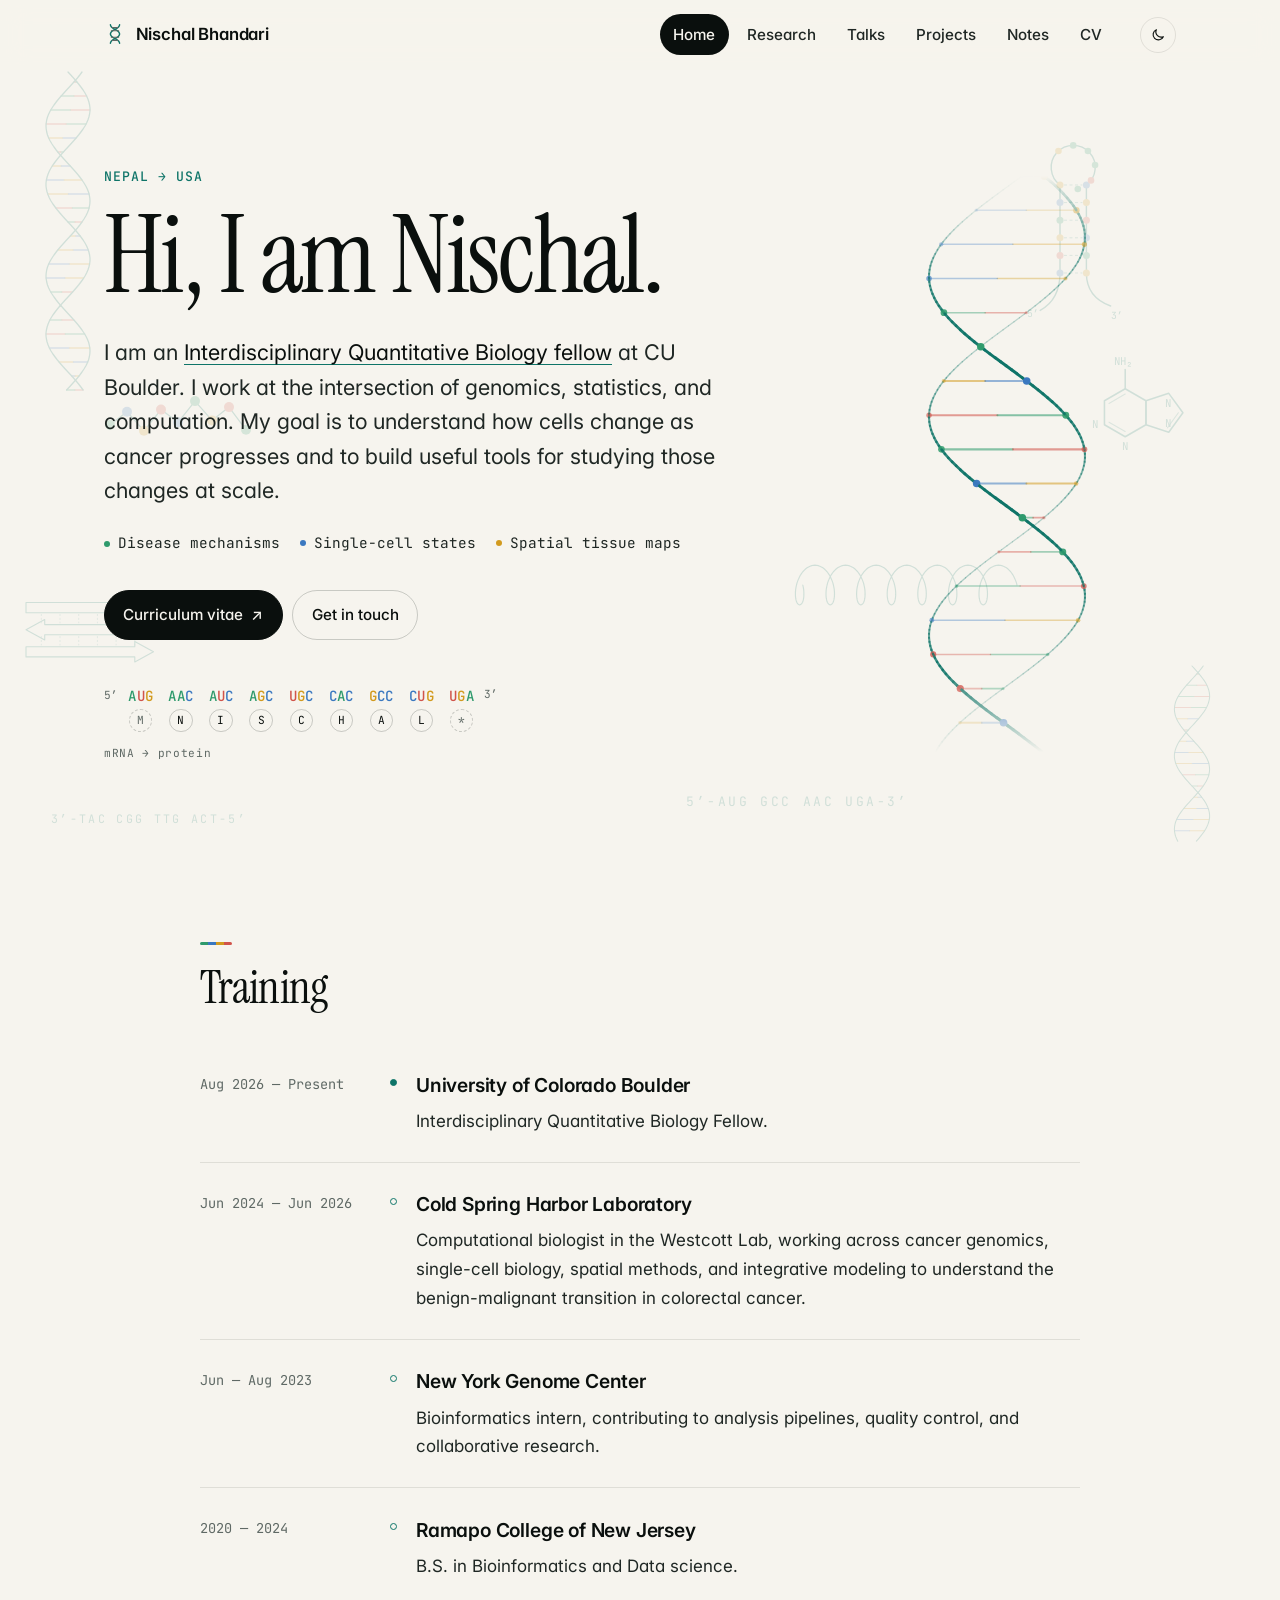
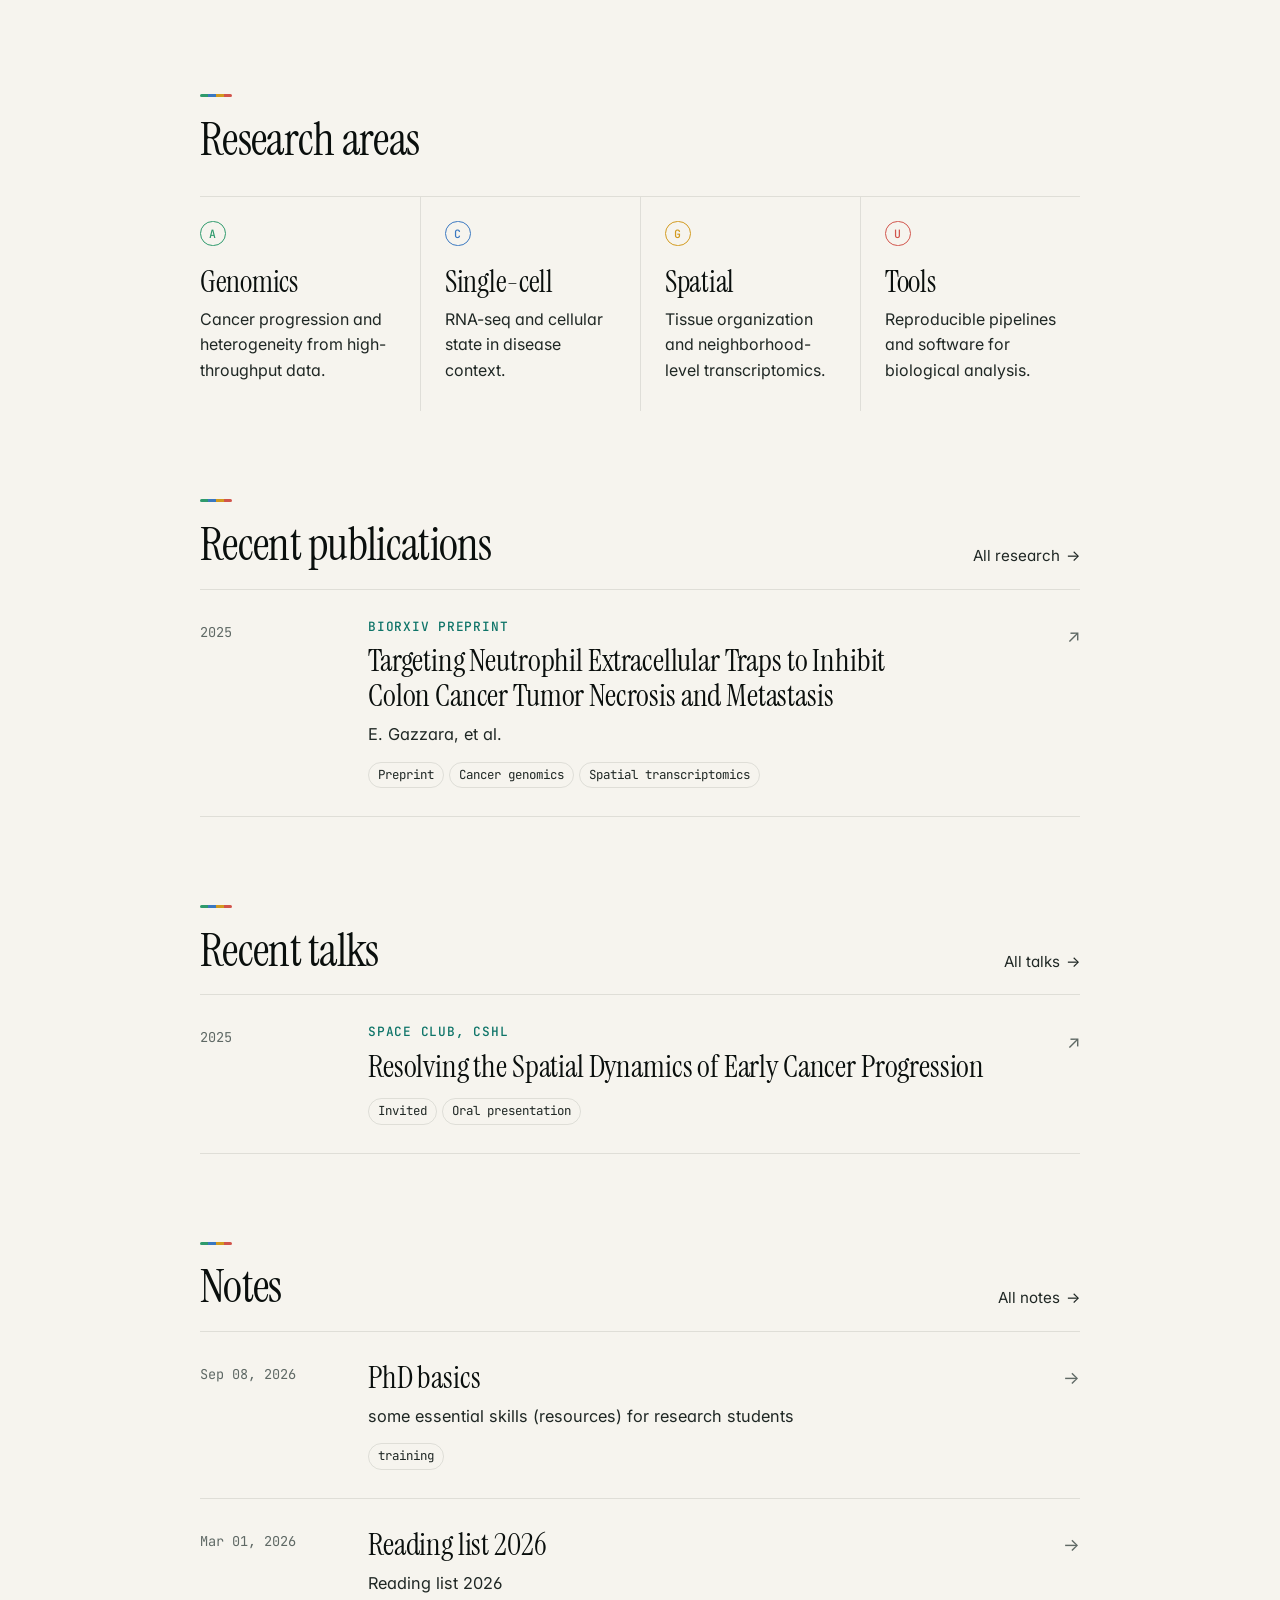
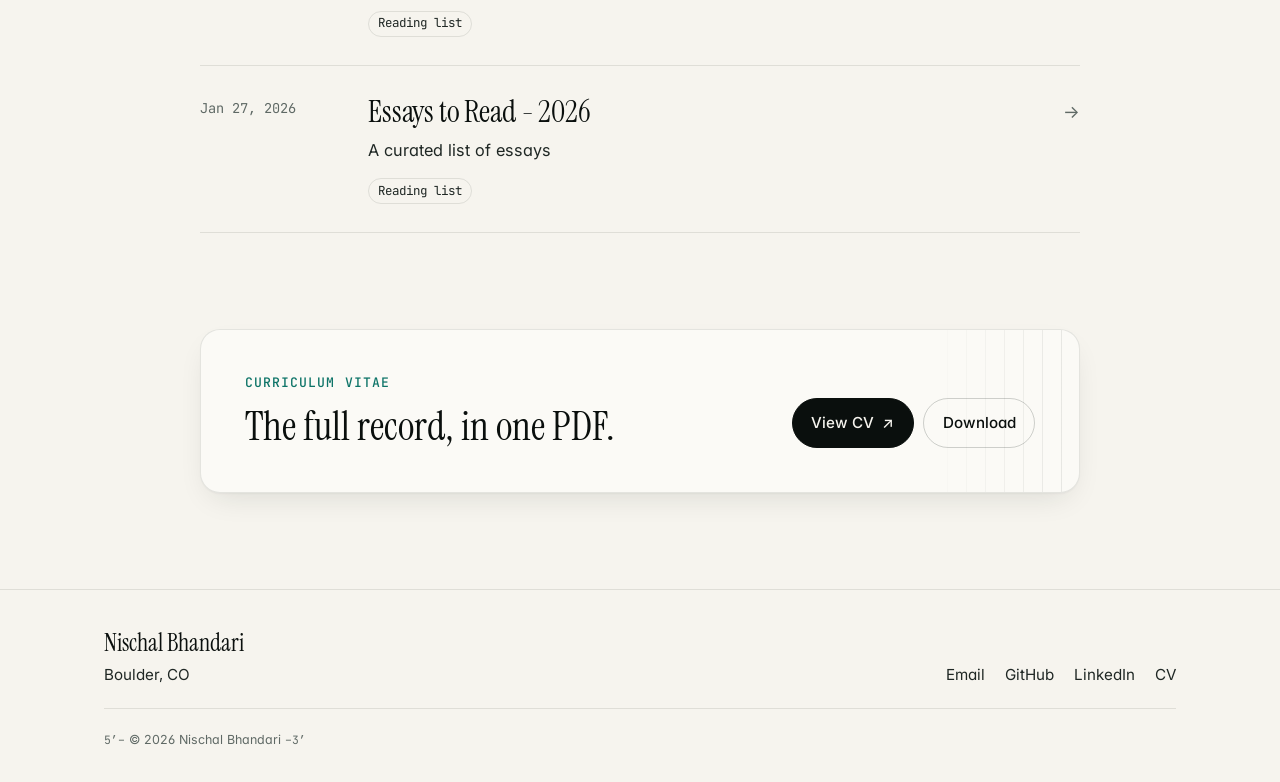
==== index.html @ 528fa277 "--" ====
<!doctype html>
<html lang="en">
<head>
  <meta charset="utf-8">
  <meta name="viewport" content="width=device-width, initial-scale=1">
  <script>
    /* Apply the saved (or system) theme before paint to avoid a flash. */
    (function () {
      var theme;
      try { theme = localStorage.getItem('theme'); } catch (e) {}
      if (theme !== 'light' && theme !== 'dark') {
        theme = window.matchMedia && window.matchMedia('(prefers-color-scheme: dark)').matches ? 'dark' : 'light';
      }
      document.documentElement.dataset.theme = theme;
    })();
  </script>
  <title>Nischal Bhandari · Computational biology</title>
  <meta name="description" content="Computational biologist and IQ Bio fellow at CU Boulder.">
  <meta name="author" content="Nischal Bhandari">
  <meta property="og:type" content="website">
  <meta property="og:title" content="Nischal Bhandari · Computational biology">
  <meta property="og:description" content="Computational biologist and IQ Bio fellow at CU Boulder.">
  <meta name="theme-color" content="#f6f4ee" media="(prefers-color-scheme: light)">
  <meta name="theme-color" content="#0b0f0e" media="(prefers-color-scheme: dark)">
  <link rel="icon" href="src/images/logo.svg" type="image/svg+xml">
  <link rel="preconnect" href="https://fonts.googleapis.com">
  <link rel="preconnect" href="https://fonts.gstatic.com" crossorigin>
  <link href="https://fonts.googleapis.com/css2?family=Instrument+Serif:ital@0;1&family=Inter:wght@400;500;600&family=JetBrains+Mono:wght@400;500&display=swap" rel="stylesheet">
  <link rel="stylesheet" href="src/css/site.css">
</head>
<body class="page--home">
  <a class="skip-link" href="#main">Skip to content</a>

  <div class="motifs" data-motifs aria-hidden="true"></div>

  <header class="site-header" data-header>
    <div class="site-header__inner">
      <a class="site-brand" href="index.html" aria-label="Nischal Bhandari, home">
        <svg class="site-brand__mark" viewBox="0 0 24 24" aria-hidden="true">
          <path d="M7 2c0 5 10 5 10 10S7 17 7 22" />
          <path d="M17 2c0 5-10 5-10 10s10 5 10 10" />
          <path d="M9 5h6M8 8.5h8M8 15.5h8M9 19h6" class="site-brand__rungs" />
        </svg>
        <span>Nischal Bhandari</span>
      </a>
      <nav class="site-nav" aria-label="Primary" data-nav-root>
        <a data-nav="home" href="index.html" aria-current="page">Home</a>
        <a data-nav="research" href="publications.html">Research</a>
        <a data-nav="talks" href="talks.html">Talks</a>
        <a data-nav="projects" href="work.html">Projects</a>
        <a data-nav="notes" href="blog.html">Notes</a>
        <a href="assets/Nischal_Bhandari_CV.pdf" target="_blank" rel="noopener">CV</a>
      </nav>
      <button class="theme-toggle" type="button" data-theme-toggle aria-label="Toggle dark mode">
        <svg class="icon-sun" viewBox="0 0 24 24" aria-hidden="true"><circle cx="12" cy="12" r="4"/><path d="M12 2v2M12 20v2M4.9 4.9l1.4 1.4M17.7 17.7l1.4 1.4M2 12h2M20 12h2M4.9 19.1l1.4-1.4M17.7 6.3l1.4-1.4"/></svg>
        <svg class="icon-moon" viewBox="0 0 24 24" aria-hidden="true"><path d="M20 14.5A8 8 0 0 1 9.5 4a8 8 0 1 0 10.5 10.5z"/></svg>
      </button>
    </div>
  </header>

  <main id="main">
<section class="hero" aria-labelledby="hero-title">
  <div class="hero__content">
<p class="eyebrow">Nepal → USA</p>    <h1 id="hero-title">Hi, I am Nischal.</h1>
    <p class="hero__summary">I am an <a href="https://www.colorado.edu/certificate/iqbiology/people" rel="noopener noreferrer" target="_blank">Interdisciplinary Quantitative Biology fellow</a> at CU Boulder. I work at the intersection of genomics, statistics, and computation. My goal is to understand how cells change as cancer progresses and to build useful tools for studying those changes at scale.</p>

    <ul class="hero__themes" aria-label="Research themes">
<li>Disease mechanisms</li><li>Single-cell states</li><li>Spatial tissue maps</li>    </ul>

    <div class="hero__actions">
      <a class="button button--primary" href="assets/Nischal_Bhandari_CV.pdf" target="_blank" rel="noopener">Curriculum vitae <span aria-hidden="true">↗</span></a>
      <a class="button" href="mailto:nischal.bhandari@colorado.edu">Get in touch</a>
    </div>

    <figure class="codons" aria-label="The name Nischal written as an mRNA sequence and its protein translation">
      <div class="codons__strand">
        <span class="codons__end">5′</span>
        <span class="codon codon--start" style="--i: 0">
          <span class="codon__nt"><b class="nt nt--A">A</b><b class="nt nt--U">U</b><b class="nt nt--G">G</b></span>
          <span class="codon__aa">M</span>
        </span>
        <span class="codon" style="--i: 1">
          <span class="codon__nt"><b class="nt nt--A">A</b><b class="nt nt--A">A</b><b class="nt nt--C">C</b></span>
          <span class="codon__aa">N</span>
        </span>
        <span class="codon" style="--i: 2">
          <span class="codon__nt"><b class="nt nt--A">A</b><b class="nt nt--U">U</b><b class="nt nt--C">C</b></span>
          <span class="codon__aa">I</span>
        </span>
        <span class="codon" style="--i: 3">
          <span class="codon__nt"><b class="nt nt--A">A</b><b class="nt nt--G">G</b><b class="nt nt--C">C</b></span>
          <span class="codon__aa">S</span>
        </span>
        <span class="codon" style="--i: 4">
          <span class="codon__nt"><b class="nt nt--U">U</b><b class="nt nt--G">G</b><b class="nt nt--C">C</b></span>
          <span class="codon__aa">C</span>
        </span>
        <span class="codon" style="--i: 5">
          <span class="codon__nt"><b class="nt nt--C">C</b><b class="nt nt--A">A</b><b class="nt nt--C">C</b></span>
          <span class="codon__aa">H</span>
        </span>
        <span class="codon" style="--i: 6">
          <span class="codon__nt"><b class="nt nt--G">G</b><b class="nt nt--C">C</b><b class="nt nt--C">C</b></span>
          <span class="codon__aa">A</span>
        </span>
        <span class="codon" style="--i: 7">
          <span class="codon__nt"><b class="nt nt--C">C</b><b class="nt nt--U">U</b><b class="nt nt--G">G</b></span>
          <span class="codon__aa">L</span>
        </span>
        <span class="codon codon--stop" style="--i: 8">
          <span class="codon__nt"><b class="nt nt--U">U</b><b class="nt nt--G">G</b><b class="nt nt--A">A</b></span>
          <span class="codon__aa">*</span>
        </span>
        <span class="codons__end">3′</span>
      </div>
      <figcaption>mRNA → protein</figcaption>
    </figure>
  </div>

  <div class="hero__art" aria-hidden="true">
    <canvas class="helix" data-helix></canvas>
  </div>
</section>

<article class="markdown-content home-content">
  <h2 id="training">Training</h2>
<div class="training-layout">
  <div class="training__timeline">
    <article class="training__item">
      <p class="training__period">Aug 2026 — Present</p>
      <h3>University of Colorado Boulder</h3>
      <p>Interdisciplinary Quantitative Biology Fellow.</p>
    </article>
    <article class="training__item">
      <p class="training__period">Jun 2024 — Jun 2026</p>
      <h3>Cold Spring Harbor Laboratory</h3>
      <p>Computational biologist in the Westcott Lab, working across cancer genomics, single-cell biology, spatial methods, and integrative modeling to understand the benign-malignant transition in colorectal cancer.</p>
    </article>
    <article class="training__item">
      <p class="training__period">Jun — Aug 2023</p>
      <h3>New York Genome Center</h3>
      <p>Bioinformatics intern, contributing to analysis pipelines, quality control, and collaborative research.</p>
    </article>
    <article class="training__item">
      <p class="training__period">2020 — 2024</p>
      <h3>Ramapo College of New Jersey</h3>
      <p>B.S. in Bioinformatics and Data science.</p>
    </article>
  </div>
</div>

<h2 id="research-areas">Research areas</h2>
<ul class="feature-list">
  <li><strong>Genomics</strong> Cancer progression and heterogeneity from high-throughput data.</li>
  <li><strong>Single-cell</strong> RNA-seq and cellular state in disease context.</li>
  <li><strong>Spatial</strong> Tissue organization and neighborhood-level transcriptomics.</li>
  <li><strong>Tools</strong> Reproducible pipelines and software for biological analysis.</li>
</ul>
</article>


<section class="featured-section" id="research" aria-labelledby="research-title">
  <div class="section-heading">
    <h2 id="research-title">Recent publications</h2>
    <a class="text-link" href="publications.html">All research <span aria-hidden="true">→</span></a>
  </div>
  <div class="entry-list">
<article class="entry reveal">
  <a class="entry__link" href="https://www.biorxiv.org/content/10.1101/2025.05.30.657122v2.abstract" target="_blank" rel="noopener noreferrer">
    <div class="entry__aside">
<time>2025</time>    </div>
    <div class="entry__body">
<p class="entry__venue">bioRxiv preprint</p>      <h3 class="entry__title">Targeting Neutrophil Extracellular Traps to Inhibit Colon Cancer Tumor Necrosis and Metastasis</h3>
<p class="entry__authors">E. Gazzara, et al.</p>      <ul class="tag-list" aria-label="Topics">
<li>Preprint</li><li>Cancer genomics</li><li>Spatial transcriptomics</li>      </ul>
    </div>
<span class="entry__arrow" aria-hidden="true">↗</span></a></article>  </div>
</section>

<section class="featured-section" id="talks" aria-labelledby="talks-title">
  <div class="section-heading">
    <h2 id="talks-title">Recent talks</h2>
    <a class="text-link" href="talks.html">All talks <span aria-hidden="true">→</span></a>
  </div>
  <div class="entry-list">
<article class="entry reveal">
  <a class="entry__link" href="https://www.singlecellbio.org/space-club" target="_blank" rel="noopener noreferrer">
    <div class="entry__aside">
<time>2025</time>    </div>
    <div class="entry__body">
<p class="entry__venue">SPACE Club, CSHL</p>      <h3 class="entry__title">Resolving the Spatial Dynamics of Early Cancer Progression</h3>
      <ul class="tag-list" aria-label="Topics">
<li>Invited</li><li>Oral presentation</li>      </ul>
    </div>
<span class="entry__arrow" aria-hidden="true">↗</span></a></article>  </div>
</section>

<section class="featured-section" id="notes" aria-labelledby="notes-title">
  <div class="section-heading">
    <h2 id="notes-title">Notes</h2>
    <a class="text-link" href="blog.html">All notes <span aria-hidden="true">→</span></a>
  </div>
  <div class="entry-list">
<article class="entry reveal">
  <a class="entry__link" href="posts/phd_basics.html">
    <div class="entry__aside">
<time datetime="2026-09-08">Sep 08, 2026</time>
    </div>
    <div class="entry__body">
      <h3 class="entry__title">PhD basics</h3>
<p class="entry__summary">some essential skills (resources) for research students</p>      <ul class="tag-list" aria-label="Topics">
<li>training</li>      </ul>
    </div>
<span class="entry__arrow" aria-hidden="true">→</span></a></article><article class="entry reveal">
  <a class="entry__link" href="posts/books_2026.html">
    <div class="entry__aside">
<time datetime="2026-03-01">Mar 01, 2026</time>
    </div>
    <div class="entry__body">
      <h3 class="entry__title">Reading list 2026</h3>
<p class="entry__summary">Reading list 2026</p>      <ul class="tag-list" aria-label="Topics">
<li>Reading list</li>      </ul>
    </div>
<span class="entry__arrow" aria-hidden="true">→</span></a></article><article class="entry reveal">
  <a class="entry__link" href="posts/Essays_to_read.html">
    <div class="entry__aside">
<time datetime="2026-01-27">Jan 27, 2026</time>
    </div>
    <div class="entry__body">
      <h3 class="entry__title">Essays to Read - 2026</h3>
<p class="entry__summary">A curated list of essays</p>      <ul class="tag-list" aria-label="Topics">
<li>Reading list</li>      </ul>
    </div>
<span class="entry__arrow" aria-hidden="true">→</span></a></article>  </div>
</section>

<section class="cv-section" id="cv" aria-labelledby="cv-title">
  <div class="cv-card reveal">
    <div>
      <p class="eyebrow">Curriculum vitae</p>
      <h2 id="cv-title">The full record, in one PDF.</h2>
    </div>
    <div class="cv-card__actions">
      <a class="button button--primary" href="assets/Nischal_Bhandari_CV.pdf" target="_blank" rel="noopener">View CV <span aria-hidden="true">↗</span></a>
      <a class="button" href="assets/Nischal_Bhandari_CV.pdf" download>Download</a>
    </div>
  </div>
</section>
  </main>

  <footer class="site-footer">
    <div class="site-footer__inner">
      <div>
        <p class="site-footer__name">Nischal Bhandari</p>
        <p class="site-footer__meta">Boulder, CO</p>
      </div>
      <nav class="site-footer__links" aria-label="Contact">
        <a href="mailto:nischal.bhandari@colorado.edu">Email</a>
        <a href="https://github.com/nischallllll" target="_blank" rel="noopener noreferrer">GitHub</a>
        <a href="https://www.linkedin.com/in/nishbh" target="_blank" rel="noopener noreferrer">LinkedIn</a>
        <a href="assets/Nischal_Bhandari_CV.pdf" target="_blank" rel="noopener">CV</a>
      </nav>
      <p class="site-footer__legal"><span class="mono">5′–</span> © 2026 Nischal Bhandari <span class="mono">–3′</span></p>
    </div>
  </footer>
  <script src="src/js/site.js" defer></script>
</body>
</html>
---- src/css/site.css ----
/* ==========================================================================
   Nischal Bhandari — site styles
   --------------------------------------------------------------------------
   Quick edits:
   • Colours live in the two token blocks just below (light, then dark).
   • Fonts are set by --font-display / --font-body / --font-mono.
   • Nucleotide colours (--nt-a … --nt-u) are reused by the hero helix,
     the codon strip and the floating motifs.
   ========================================================================== */

:root {
  /* Paper & ink */
  --bg: #f6f4ee;
  --bg-soft: #efece4;
  --surface: #fbfaf6;
  --text: #0a0f0d;
  --text-muted: #1f2724;
  --text-faint: #5f6965;
  --line: rgba(22, 32, 28, 0.1);
  --line-strong: rgba(22, 32, 28, 0.2);

  /* Accent: a deep viridian */
  --accent: #0e7468;
  --accent-strong: #095b52;
  --accent-soft: rgba(14, 116, 104, 0.09);

  /* Nucleotides (after Sanger chromatogram colours, softened) */
  --nt-a: #2e9a6c;
  --nt-c: #3a78c0;
  --nt-g: #d29a1e;
  --nt-t: #d1544b;
  --nt-u: #d1544b;

  /* Background motifs */
  --motif: #0e7468;
  --motif-opacity: 0.16;

  --header-bg: rgba(246, 244, 238, 0.78);
  --shadow: 0 1px 2px rgba(22, 32, 28, 0.04), 0 12px 32px -12px rgba(22, 32, 28, 0.14);

  --font-display: "Instrument Serif", "Iowan Old Style", Georgia, serif;
  --font-body: "Inter", system-ui, -apple-system, "Segoe UI", sans-serif;
  --font-mono: "JetBrains Mono", ui-monospace, "SFMono-Regular", Menlo, monospace;

  --wide: 72rem;
  --content: 60rem;
  --reading: 40rem;
  --gutter: clamp(1rem, 4vw, 2.5rem);

  --radius: 14px;
  --ease: cubic-bezier(0.22, 1, 0.36, 1);

  color-scheme: light;
}

html[data-theme="dark"] {
  --bg: #0b0f0e;
  --bg-soft: #111716;
  --surface: #121918;
  --text: #e6ebe8;
  --text-muted: #9aa7a1;
  --text-faint: #6d7a74;
  --line: rgba(230, 235, 232, 0.09);
  --line-strong: rgba(230, 235, 232, 0.18);

  --accent: #6fd6c2;
  --accent-strong: #9be6d6;
  --accent-soft: rgba(111, 214, 194, 0.1);

  --nt-a: #5cc995;
  --nt-c: #6da8ec;
  --nt-g: #eabf55;
  --nt-t: #ef7f74;
  --nt-u: #ef7f74;

  --motif: #6fd6c2;
  --motif-opacity: 0.13;

  --header-bg: rgba(11, 15, 14, 0.72);
  --shadow: 0 1px 2px rgba(0, 0, 0, 0.3), 0 16px 40px -16px rgba(0, 0, 0, 0.6);

  color-scheme: dark;
}


/* ==========================================================================
   Base
   ========================================================================== */

*, *::before, *::after { box-sizing: border-box; }

html {
  scroll-behavior: smooth;
  scroll-padding-top: 5rem;
  -webkit-text-size-adjust: 100%;
}

body {
  background: var(--bg);
  color: var(--text);
  font: 400 1.0625rem/1.7 var(--font-body);
  font-feature-settings: "ss01", "cv11";
  margin: 0;
  min-height: 100vh;
  display: flex;
  flex-direction: column;
  overflow-x: hidden;
  -webkit-font-smoothing: antialiased;
  -moz-osx-font-smoothing: grayscale;
  transition: background-color 300ms var(--ease), color 300ms var(--ease);
}

/* Fine paper grain */
body::before {
  content: "";
  position: fixed;
  inset: 0;
  z-index: -2;
  pointer-events: none;
  opacity: 0.5;
  background-image: radial-gradient(var(--line) 0.6px, transparent 0.6px);
  background-size: 22px 22px;
  mask-image: linear-gradient(180deg, #000 0%, transparent 70%);
  -webkit-mask-image: linear-gradient(180deg, #000 0%, transparent 70%);
}

main { flex: 1; position: relative; }

::selection { background: var(--accent); color: var(--bg); }

img, svg, canvas { display: block; max-width: 100%; }

a { color: inherit; }

button { font: inherit; color: inherit; }

:focus-visible {
  outline: 2px solid var(--accent);
  outline-offset: 3px;
  border-radius: 4px;
}

.mono { font-family: var(--font-mono); }

.skip-link {
  position: fixed;
  left: 1rem;
  top: -4rem;
  z-index: 100;
  padding: 0.6rem 0.9rem;
  border-radius: 8px;
  background: var(--text);
  color: var(--bg);
  text-decoration: none;
}
.skip-link:focus { top: 1rem; }


/* ==========================================================================
   Header
   ========================================================================== */

.site-header {
  position: sticky;
  top: 0;
  z-index: 50;
  pointer-events: auto;
  background: var(--header-bg);
  backdrop-filter: saturate(1.4) blur(14px);
  -webkit-backdrop-filter: saturate(1.4) blur(14px);
  border-bottom: 1px solid transparent;
  transition: border-color 200ms var(--ease);
}
.site-header.is-scrolled { border-bottom-color: var(--line); }

.site-header__inner {
  display: flex;
  align-items: center;
  gap: 1.5rem;
  max-width: var(--wide);
  margin: 0 auto;
  padding: 0.9rem var(--gutter);
}

.site-brand {
  display: inline-flex;
  align-items: center;
  gap: 0.6rem;
  margin-right: auto;
  font-weight: 600;
  font-size: 1.05rem;
  letter-spacing: -0.01em;
  text-decoration: none;
}

.site-brand__mark {
  width: 22px;
  height: 22px;
  fill: none;
  stroke: var(--accent);
  stroke-width: 1.6;
  stroke-linecap: round;
  transition: transform 600ms var(--ease);
}
.site-brand__rungs { stroke: var(--text-faint); stroke-width: 1.2; }
.site-brand:hover .site-brand__mark { transform: rotate(180deg); }

.site-nav {
  display: flex;
  gap: 0.25rem;
}

.site-nav a {
  position: relative;
  padding: 0.45rem 0.85rem;
  border-radius: 999px;
  color: var(--text-muted);
  font-size: 0.95rem;
  font-weight: 500;
  text-decoration: none;
  transition: color 160ms var(--ease), background-color 160ms var(--ease);
}
.site-nav a:hover { color: var(--text); background: var(--accent-soft); }
.site-nav a:active { transform: scale(0.96); }
.site-nav a[aria-current="page"],
.site-nav a.is-active {
  color: var(--bg);
  background: var(--text);
}
.site-nav.is-spying a[aria-current="page"]:not(.is-active) { color: var(--text-muted); background: transparent; }
.site-nav a[aria-current="page"]:hover,
.site-nav a.is-active:hover { color: var(--bg); background: var(--accent); }

.theme-toggle {
  display: grid;
  place-items: center;
  width: 2.25rem;
  height: 2.25rem;
  padding: 0;
  border: 1px solid var(--line);
  border-radius: 50%;
  background: transparent;
  cursor: pointer;
  transition: border-color 160ms var(--ease), transform 300ms var(--ease);
}
.theme-toggle:hover { border-color: var(--line-strong); transform: rotate(-20deg); }
.theme-toggle svg {
  grid-area: 1 / 1;
  width: 16px;
  height: 16px;
  fill: none;
  stroke: currentColor;
  stroke-width: 1.7;
  stroke-linecap: round;
  stroke-linejoin: round;
  transition: opacity 250ms var(--ease), transform 400ms var(--ease);
}
html[data-theme="light"] .icon-sun,
html[data-theme="dark"] .icon-moon { opacity: 0; transform: scale(0.5) rotate(-90deg); }


/* ==========================================================================
   Shared type
   ========================================================================== */

.eyebrow {
  margin: 0 0 1.1rem;
  color: var(--accent);
  font: 500 0.82rem/1.4 var(--font-mono);
  letter-spacing: 0.08em;
  text-transform: uppercase;
}
.eyebrow .dot { margin: 0 0.5em; color: var(--text-faint); }

h1, h2, h3 { text-wrap: balance; }
p { text-wrap: pretty; }

.button {
  display: inline-flex;
  align-items: center;
  gap: 0.5rem;
  padding: 0.7rem 1.15rem;
  border: 1px solid var(--line-strong);
  border-radius: 999px;
  font-size: 0.95rem;
  font-weight: 500;
  text-decoration: none;
  transition: transform 200ms var(--ease), background-color 200ms var(--ease),
              border-color 200ms var(--ease), color 200ms var(--ease);
}
.button:hover { border-color: var(--text); transform: translateY(-1px); }
.button--primary {
  background: var(--text);
  border-color: var(--text);
  color: var(--bg);
}
.button--primary:hover { background: var(--accent); border-color: var(--accent); color: var(--bg); }

.text-link,
.back-link {
  display: inline-flex;
  align-items: center;
  gap: 0.4rem;
  color: var(--text-muted);
  font-size: 0.95rem;
  text-decoration: none;
  transition: color 160ms var(--ease), gap 200ms var(--ease);
}
.text-link:hover, .back-link:hover { color: var(--accent); gap: 0.6rem; }


/* ==========================================================================
   Hero
   ========================================================================== */

.hero {
  display: grid;
  grid-template-columns: minmax(0, 1.35fr) minmax(0, 0.65fr);
  align-items: center;
  gap: 2rem;
  max-width: var(--wide);
  min-height: min(48rem, calc(100svh - 4rem));
  margin: 0 auto;
  padding: clamp(3rem, 8vw, 6rem) var(--gutter) clamp(3rem, 6vw, 5rem);
}

.hero h1 {
  margin: 0;
  font: 400 clamp(3.4rem, 8.5vw, 7rem)/0.95 var(--font-display);
  letter-spacing: -0.025em;
}

.hero__summary {
  max-width: 40rem;
  margin: 1.75rem 0 0;
  color: var(--text-muted);
  font-size: clamp(1.15rem, 1.05rem + 0.45vw, 1.35rem);
  line-height: 1.6;
}
.hero__summary a {
  color: var(--text);
  text-decoration: underline;
  text-decoration-color: var(--accent);
  text-decoration-thickness: 1px;
  text-underline-offset: 0.2em;
  transition: color 160ms var(--ease);
}
.hero__summary a:hover { color: var(--accent); }

.hero__themes {
  display: flex;
  flex-wrap: wrap;
  gap: 0.4rem 1.25rem;
  margin: 1.5rem 0 0;
  padding: 0;
  list-style: none;
  color: var(--text-muted);
  font: 400 0.9rem/1.5 var(--font-mono);
}
.hero__themes li::before {
  content: "";
  display: inline-block;
  width: 6px;
  height: 6px;
  margin-right: 0.5rem;
  border-radius: 50%;
  background: var(--nt-a);
  vertical-align: 0.1em;
}
.hero__themes li:nth-child(4n+2)::before { background: var(--nt-c); }
.hero__themes li:nth-child(4n+3)::before { background: var(--nt-g); }
.hero__themes li:nth-child(4n+4)::before { background: var(--nt-t); }

.hero__actions {
  display: flex;
  flex-wrap: wrap;
  gap: 0.6rem;
  margin-top: 2.25rem;
}

.hero__art {
  position: relative;
  height: min(36rem, 70vh);
  -webkit-mask-image: linear-gradient(180deg, transparent, #000 14%, #000 86%, transparent);
  mask-image: linear-gradient(180deg, transparent, #000 14%, #000 86%, transparent);
}
.helix { width: 100%; height: 100%; }

/* Hero entrance */
.hero__content > * {
  animation: rise 900ms var(--ease) both;
}
.hero__content > *:nth-child(2) { animation-delay: 80ms; }
.hero__content > *:nth-child(3) { animation-delay: 160ms; }
.hero__content > *:nth-child(4) { animation-delay: 240ms; }
.hero__content > *:nth-child(5) { animation-delay: 320ms; }
.hero__content > *:nth-child(6) { animation-delay: 400ms; }
.hero__art { animation: fade 1600ms var(--ease) 200ms both; }

@keyframes rise { from { opacity: 0; transform: translateY(14px); } }
@keyframes fade { from { opacity: 0; } }


/* Codon strip — the first name, as mRNA and protein ---------------------- */

.codons {
  margin: 2.75rem 0 0;
  max-width: 100%;
}
.codons__strand {
  display: flex;
  flex-wrap: wrap;
  align-items: flex-start;
  gap: 0.15rem 0.35rem;
  font: 400 0.88rem/1 var(--font-mono);
}
.codons__end {
  padding-top: 0.35rem;
  color: var(--text-faint);
  font-size: 0.7rem;
}
.codon {
  display: inline-flex;
  flex-direction: column;
  align-items: center;
  gap: 0.35rem;
  padding: 0.35rem 0.3rem 0.4rem;
  border-radius: 6px;
  cursor: default;
  animation: rise 600ms var(--ease) both;
  animation-delay: calc(500ms + var(--i) * 70ms);
  transition: background-color 160ms var(--ease);
}
.codon:hover { background: var(--accent-soft); }
.codon__nt { display: flex; letter-spacing: 0.02em; }
.nt { font-weight: 500; }
.nt--A { color: var(--nt-a); }
.nt--C { color: var(--nt-c); }
.nt--G { color: var(--nt-g); }
.nt--U, .nt--T { color: var(--nt-u); }
.codon__aa {
  display: grid;
  place-items: center;
  width: 1.45rem;
  height: 1.45rem;
  border: 1px solid var(--line-strong);
  border-radius: 50%;
  color: var(--text);
  font-size: 0.7rem;
  transition: background-color 160ms var(--ease), color 160ms var(--ease), border-color 160ms var(--ease);
}
.codon:hover .codon__aa { background: var(--accent); border-color: var(--accent); color: var(--bg); }
.codon--start .codon__aa,
.codon--stop .codon__aa { border-style: dashed; color: var(--text-faint); }
.codons figcaption {
  margin-top: 0.6rem;
  color: var(--text-faint);
  font: 400 0.7rem/1 var(--font-mono);
  letter-spacing: 0.06em;
}


/* ==========================================================================
   Sections
   ========================================================================== */

.home-content,
.featured-section,
.cv-section,
.collection-page,
.page-hero {
  max-width: var(--content);
  margin-left: auto;
  margin-right: auto;
  padding-left: var(--gutter);
  padding-right: var(--gutter);
}

.home-content { padding-top: 1rem; }

.featured-section { padding-top: clamp(3.5rem, 7vw, 5.5rem); }

/* Section titles: small numbered label + serif heading */
.home-content > h2,
.section-heading h2 {
  margin: 0;
  font: 400 clamp(2rem, 1.5rem + 2vw, 2.9rem)/1.05 var(--font-display);
  letter-spacing: -0.015em;
}
.home-content > h2::before,
.section-heading h2::before {
  /* four-base colour key: A C G U */
  content: "";
  display: block;
  width: 32px;
  height: 3px;
  margin-bottom: 1.1rem;
  border-radius: 2px;
  background: linear-gradient(90deg,
    var(--nt-a) 0 25%, var(--nt-c) 25% 50%, var(--nt-g) 50% 75%, var(--nt-u) 75%);
}
.home-content > h2 {
  padding-top: clamp(3.5rem, 7vw, 5.5rem);
}

.section-heading {
  display: flex;
  align-items: flex-end;
  justify-content: space-between;
  gap: 1rem;
  padding-bottom: 1.25rem;
  border-bottom: 1px solid var(--line);
}


/* ==========================================================================
   Markdown content (home body + notes)
   ========================================================================== */

.markdown-content a {
  color: var(--accent);
  text-decoration: underline;
  text-decoration-color: color-mix(in srgb, var(--accent) 35%, transparent);
  text-decoration-thickness: 1px;
  text-underline-offset: 0.2em;
  transition: text-decoration-color 160ms var(--ease);
}
.markdown-content a:hover { text-decoration-color: var(--accent); }


/* Training timeline ------------------------------------------------------ */

.training-layout { margin-top: 2rem; }

.training__timeline {
  position: relative;
  display: grid;
  gap: 0;
}

.training__item {
  position: relative;
  display: grid;
  grid-template-columns: 11rem minmax(0, 1fr);
  column-gap: 2.5rem;
  padding: 1.6rem 0;
  border-bottom: 1px solid var(--line);
}
.training__item:last-child { border-bottom: 0; }

.training__period {
  grid-row: 1 / span 2;
  margin: 0.3rem 0 0;
  color: var(--text-faint);
  font: 400 0.85rem/1.5 var(--font-mono);
}

.training__item h3 {
  position: relative;
  margin: 0;
  font-size: 1.2rem;
  font-weight: 600;
  letter-spacing: -0.01em;
}
.training__item h3::before {
  content: "";
  position: absolute;
  left: -1.6rem;
  top: 0.5em;
  width: 7px;
  height: 7px;
  border-radius: 50%;
  border: 1.5px solid var(--accent);
  background: var(--bg);
  transition: background-color 200ms var(--ease);
}
.training__item:first-child h3::before { background: var(--accent); }
.training__item:hover h3::before { background: var(--accent); }

.training__item p:last-child {
  max-width: var(--reading);
  margin: 0.35rem 0 0;
  color: var(--text-muted);
}


/* Research areas --------------------------------------------------------- */

.markdown-content .feature-list {
  display: grid;
  grid-template-columns: repeat(4, minmax(0, 1fr));
  gap: 0;
  margin: 2rem 0 0;
  padding: 0;
  list-style: none;
  counter-reset: area;
  border-top: 1px solid var(--line);
}

.markdown-content .feature-list li {
  position: relative;
  padding: 1.5rem 1.5rem 1.75rem 0;
  color: var(--text-muted);
  font-size: 1rem;
  line-height: 1.6;
}
.markdown-content .feature-list li + li {
  padding-left: 1.5rem;
  border-left: 1px solid var(--line);
}
.markdown-content .feature-list li::before {
  content: "A";
  display: grid;
  place-items: center;
  width: 1.6rem;
  height: 1.6rem;
  margin-bottom: 1.25rem;
  border: 1px solid currentColor;
  border-radius: 50%;
  color: var(--nt-a);
  font: 500 0.72rem/1 var(--font-mono);
}
.markdown-content .feature-list li:nth-child(4n+2)::before { content: "C"; color: var(--nt-c); }
.markdown-content .feature-list li:nth-child(4n+3)::before { content: "G"; color: var(--nt-g); }
.markdown-content .feature-list li:nth-child(4n+4)::before { content: "U"; color: var(--nt-u); }
.markdown-content .feature-list li::after {
  content: "";
  position: absolute;
  top: -1px;
  left: 0;
  width: 0;
  height: 1px;
  background: var(--accent);
  transition: width 500ms var(--ease);
}
.markdown-content .feature-list li:hover::after { width: 100%; }

.markdown-content .feature-list strong {
  display: block;
  margin-bottom: 0.5rem;
  color: var(--text);
  font: 400 1.85rem/1.1 var(--font-display);
  letter-spacing: -0.01em;
}


/* ==========================================================================
   Entry lists (publications, talks, projects, notes)
   ========================================================================== */

.entry-list { display: grid; }

.entry { border-bottom: 1px solid var(--line); }

.entry__link {
  position: relative;
  display: grid;
  grid-template-columns: 8.5rem minmax(0, 1fr) 2rem;
  gap: 2rem;
  padding: 1.75rem 0;
  text-decoration: none;
  color: inherit;
}

a.entry__link::before {
  content: "";
  position: absolute;
  inset: 0 -1rem;
  z-index: -1;
  border-radius: var(--radius);
  background: var(--accent-soft);
  opacity: 0;
  transform: scale(0.985);
  transition: opacity 220ms var(--ease), transform 300ms var(--ease);
}
a.entry__link:hover::before { opacity: 1; transform: none; }

.entry__aside {
  padding-top: 0.25rem;
  color: var(--text-faint);
  font: 400 0.85rem/1.5 var(--font-mono);
}

.entry__venue {
  margin: 0 0 0.45rem;
  color: var(--accent);
  font: 500 0.8rem/1.4 var(--font-mono);
  letter-spacing: 0.06em;
  text-transform: uppercase;
}

.entry__title {
  margin: 0;
  font: 400 clamp(1.6rem, 1.35rem + 0.7vw, 1.95rem)/1.15 var(--font-display);
  letter-spacing: -0.005em;
}

.entry__authors,
.entry__summary {
  max-width: var(--reading);
  margin: 0.5rem 0 0;
  color: var(--text-muted);
  font-size: 1.02rem;
  line-height: 1.6;
}

.tag-list {
  display: flex;
  flex-wrap: wrap;
  gap: 0.35rem;
  margin: 0.9rem 0 0;
  padding: 0;
  list-style: none;
}
.tag-list li {
  padding: 0.18rem 0.55rem;
  border: 1px solid var(--line);
  border-radius: 999px;
  color: var(--text-muted);
  font: 400 0.78rem/1.5 var(--font-mono);
}

.entry__arrow {
  justify-self: end;
  padding-top: 0.2rem;
  color: var(--text-faint);
  font-size: 1.1rem;
  transition: transform 300ms var(--ease), color 200ms var(--ease);
}
a.entry__link:hover .entry__arrow { color: var(--accent); transform: translate(3px, -3px); }


/* ==========================================================================
   CV callout
   ========================================================================== */

.cv-section { padding-top: clamp(4rem, 8vw, 6rem); padding-bottom: clamp(4rem, 8vw, 6rem); }

.cv-card {
  position: relative;
  display: flex;
  align-items: flex-end;
  justify-content: space-between;
  flex-wrap: wrap;
  gap: 2rem;
  padding: clamp(1.75rem, 4vw, 2.75rem);
  overflow: hidden;
  border: 1px solid var(--line);
  border-radius: calc(var(--radius) + 6px);
  background: var(--surface);
  box-shadow: var(--shadow);
}
.cv-card::after {
  /* A faint base-pair ladder on the right edge */
  content: "";
  position: absolute;
  right: -10px;
  top: 0;
  bottom: 0;
  width: 160px;
  opacity: 0.5;
  background:
    repeating-linear-gradient(90deg, transparent 0 18px, var(--line-strong) 18px 19px);
  -webkit-mask-image: linear-gradient(90deg, transparent, #000);
  mask-image: linear-gradient(90deg, transparent, #000);
  pointer-events: none;
}
.cv-card h2 {
  margin: 0;
  font: 400 clamp(1.8rem, 1.4rem + 1.5vw, 2.5rem)/1.1 var(--font-display);
}
.cv-card .eyebrow { margin-bottom: 0.75rem; }
.cv-card__actions { position: relative; z-index: 1; display: flex; flex-wrap: wrap; gap: 0.6rem; }


/* ==========================================================================
   Collection pages
   ========================================================================== */

.page-hero {
  padding-top: clamp(4rem, 10vw, 7.5rem);
  padding-bottom: 2.5rem;
}
.page-hero h1 {
  margin: 0;
  font: 400 clamp(3.2rem, 8vw, 6rem)/0.95 var(--font-display);
  letter-spacing: -0.025em;
}
.page-hero__lede {
  max-width: 34rem;
  margin: 1.25rem 0 0;
  color: var(--text-muted);
  font-size: 1.25rem;
}
.page-hero--center { text-align: center; min-height: 60vh; }
.page-hero--center .page-hero__lede { margin-inline: auto; margin-bottom: 2rem; }

.collection-page {
  padding-bottom: clamp(4rem, 8vw, 6rem);
}
.collection-page .entry-list { border-top: 1px solid var(--line); }

.empty-state {
  padding: 2.5rem;
  border: 1px dashed var(--line-strong);
  border-radius: var(--radius);
  color: var(--text-muted);
  text-align: center;
}


/* ==========================================================================
   Note pages
   ========================================================================== */

.note-page {
  max-width: calc(var(--reading) + 2 * var(--gutter));
  margin: 0 auto;
  padding: clamp(2.5rem, 6vw, 4.5rem) var(--gutter) clamp(4rem, 8vw, 6rem);
}

.note-page__header {
  margin-top: 2.5rem;
  padding-bottom: 2.25rem;
  border-bottom: 1px solid var(--line);
}
.note-page h1 {
  margin: 0;
  font: 400 clamp(2.6rem, 6vw, 4.25rem)/1 var(--font-display);
  letter-spacing: -0.02em;
}
.note-page__summary {
  margin: 1.1rem 0 0;
  color: var(--text-muted);
  font: italic 400 1.55rem/1.4 var(--font-display);
}

.note-page__body {
  padding-top: 1rem;
  font-size: 1.15rem;
  line-height: 1.75;
}
.note-page__body > * { max-width: 100%; }
.note-page__body p { margin: 1.15em 0; }

.note-page__body h1,
.note-page__body h2 {
  margin: 2.6rem 0 0.5rem;
  font: 400 clamp(1.75rem, 1.4rem + 1vw, 2.2rem)/1.15 var(--font-display);
  letter-spacing: -0.01em;
}
.note-page__body h3 {
  margin: 2rem 0 0.4rem;
  font-size: 1.2rem;
  font-weight: 600;
  letter-spacing: -0.005em;
}
.note-page__body h4 {
  margin: 1.6rem 0 0.3rem;
  color: var(--text-muted);
  font: 500 0.78rem/1.4 var(--font-mono);
  letter-spacing: 0.06em;
  text-transform: uppercase;
}

.note-page__body strong { font-weight: 600; }
.note-page__body em { font-style: italic; }

.note-page__body ul,
.note-page__body ol { padding-left: 1.35rem; }
.note-page__body li { margin: 0.4rem 0; padding-left: 0.25rem; }
.note-page__body li::marker { color: var(--text-faint); font-family: var(--font-mono); font-size: 0.85em; }
.note-page__body ul > li::marker { content: "–  "; }
.note-page__body ol > li::marker { content: counter(list-item, decimal-leading-zero) "  "; }
.note-page__body li > p { margin: 0.2em 0; }

/* Task lists: "- [ ] item" */
.note-page__body li.task { list-style: none; position: relative; padding-left: 1.85rem; margin-left: -1.35rem; }
.note-page__body li.task::marker { content: ""; }
.task__box {
  display: inline-block;
  width: 0.95em;
  height: 0.95em;
  position: absolute;
  left: 0.15rem;
  top: 0.42em;
  border: 1.5px solid var(--line-strong);
  border-radius: 4px;
  vertical-align: -0.12em;
}
.task--done .task__box {
  background: var(--accent) url("data:image/svg+xml,%3Csvg xmlns='http://www.w3.org/2000/svg' viewBox='0 0 16 16'%3E%3Cpath d='M3.5 8.5l3 3 6-7' fill='none' stroke='white' stroke-width='2' stroke-linecap='round' stroke-linejoin='round'/%3E%3C/svg%3E") center/80% no-repeat;
  border-color: var(--accent);
}

.note-page__body blockquote {
  margin: 1.75rem 0;
  padding: 0.2rem 0 0.2rem 1.25rem;
  border-left: 2px solid var(--accent);
  color: var(--text-muted);
  font: italic 400 1.3rem/1.5 var(--font-display);
}

/* Horizontal rule as a small sine wave */
.note-page__body hr {
  height: 12px;
  margin: 2.5rem auto;
  width: 72px;
  border: 0;
  background: var(--accent);
  -webkit-mask: url("data:image/svg+xml,%3Csvg xmlns='http://www.w3.org/2000/svg' viewBox='0 0 72 12'%3E%3Cpath d='M0 6 Q 9 0 18 6 T 36 6 T 54 6 T 72 6' fill='none' stroke='black' stroke-width='1.5'/%3E%3C/svg%3E") center/contain no-repeat;
  mask: url("data:image/svg+xml,%3Csvg xmlns='http://www.w3.org/2000/svg' viewBox='0 0 72 12'%3E%3Cpath d='M0 6 Q 9 0 18 6 T 36 6 T 54 6 T 72 6' fill='none' stroke='black' stroke-width='1.5'/%3E%3C/svg%3E") center/contain no-repeat;
}

.note-page__body code {
  padding: 0.1em 0.35em;
  border-radius: 5px;
  background: var(--bg-soft);
  font: 0.88em var(--font-mono);
}
.note-page__body pre {
  overflow-x: auto;
  padding: 1.1rem 1.25rem;
  border: 1px solid var(--line);
  border-radius: var(--radius);
  background: var(--bg-soft);
  line-height: 1.55;
}
.note-page__body pre code { padding: 0; background: none; }

.note-page__body img { height: auto; border-radius: var(--radius); }

.note-page__body table {
  width: 100%;
  border-collapse: collapse;
  font-size: 0.95rem;
}
.note-page__body th,
.note-page__body td { padding: 0.55rem 0.75rem; border-bottom: 1px solid var(--line); text-align: left; }

.note-page__footer {
  margin-top: 3.5rem;
  padding-top: 1.5rem;
  border-top: 1px solid var(--line);
}

/* Reading progress */
.progress {
  position: fixed;
  top: 0;
  left: 0;
  right: 0;
  z-index: 40;
  height: 2px;
  transform-origin: 0 50%;
  transform: scaleX(var(--progress, 0));
  background: linear-gradient(90deg, var(--nt-a), var(--nt-c), var(--nt-g), var(--nt-t));
}


/* ==========================================================================
   Footer
   ========================================================================== */

.site-footer {
  margin-top: auto;
  border-top: 1px solid var(--line);
}
.site-footer__inner {
  display: grid;
  grid-template-columns: 1fr auto;
  align-items: end;
  gap: 1.25rem 2rem;
  max-width: var(--wide);
  margin: 0 auto;
  padding: 2.5rem var(--gutter) 2rem;
}
.site-footer p { margin: 0; }
.site-footer__name { font: 400 1.5rem/1.1 var(--font-display); }
.site-footer__meta { margin-top: 0.3rem !important; color: var(--text-muted); font-size: 0.95rem; }
.site-footer__links { display: flex; flex-wrap: wrap; gap: 0.25rem 1.25rem; }
.site-footer__links a {
  color: var(--text-muted);
  font-size: 0.95rem;
  text-decoration: none;
  transition: color 160ms var(--ease);
}
.site-footer__links a:hover { color: var(--accent); }
.site-footer__legal {
  grid-column: 1 / -1;
  padding-top: 1.25rem;
  border-top: 1px solid var(--line);
  color: var(--text-faint);
  font-size: 0.78rem;
}
.site-footer__legal .mono { font-size: 0.72rem; }


/* ==========================================================================
   Floating molecular motifs (drawn by site.js)
   ========================================================================== */

.motifs {
  position: fixed;
  inset: 0;
  z-index: -1;
  overflow: hidden;
  pointer-events: none;
  color: var(--motif);
}

.motif-wrap { position: absolute; will-change: transform; }

.motif {
  opacity: var(--motif-opacity);
  will-change: transform;
  animation: drift var(--dur, 30s) ease-in-out var(--delay, 0s) infinite alternate;
  transition: opacity 600ms var(--ease);
}
.motif svg { overflow: visible; }
.motif .bb { fill: none; stroke: currentColor; stroke-width: 1.3; stroke-linecap: round; stroke-linejoin: round; }
.motif .thin { fill: none; stroke: currentColor; stroke-width: 0.9; stroke-linecap: round; opacity: 0.7; }
.motif .na { fill: var(--nt-a); }
.motif .nc { fill: var(--nt-c); }
.motif .ng { fill: var(--nt-g); }
.motif .nu { fill: var(--nt-u); }
.motif .lbl { fill: currentColor; font: 400 9px var(--font-mono); }
.motif text.seq { fill: currentColor; font: 400 13px var(--font-mono); letter-spacing: 0.2em; }

@keyframes drift {
  0%   { transform: translate3d(0, 0, 0) rotate(var(--rot, 0deg)); }
  100% { transform: translate3d(var(--dx, 12px), var(--dy, -24px), 0) rotate(calc(var(--rot, 0deg) + var(--spin, 6deg))); }
}

/* Reading pages: keep motifs quieter */
.page--notes .motif { opacity: calc(var(--motif-opacity) * 0.6); }


/* ==========================================================================
   Reveal on scroll
   ========================================================================== */

.js .reveal {
  opacity: 0;
  transform: translateY(10px);
  transition: opacity 700ms var(--ease), transform 700ms var(--ease);
}
.js .reveal.is-visible { opacity: 1; transform: none; }


/* ==========================================================================
   Responsive
   ========================================================================== */

@media (max-width: 960px) {
  .hero {
    grid-template-columns: 1fr;
    min-height: 0;
    gap: 0;
  }
  .hero__art {
    order: -1;
    height: 120px;
    margin: 0 calc(-1 * var(--gutter)) 1.5rem;
    -webkit-mask-image: linear-gradient(90deg, transparent, #000 15%, #000 85%, transparent);
    mask-image: linear-gradient(90deg, transparent, #000 15%, #000 85%, transparent);
  }
  .markdown-content .feature-list { grid-template-columns: repeat(2, minmax(0, 1fr)); }
  .markdown-content .feature-list li:nth-child(odd) { padding-left: 0; border-left: 0; }
  .markdown-content .feature-list li:nth-child(n+3) { border-top: 1px solid var(--line); }
}

@media (max-width: 720px) {
  .site-header__inner { flex-wrap: wrap; gap: 0.5rem 1rem; padding-top: 0.7rem; padding-bottom: 0.5rem; }
  .site-nav {
    order: 3;
    flex: 1 1 100%;
    margin: 0 calc(-1 * var(--gutter));
    padding: 0 calc(var(--gutter) - 0.7rem);
    overflow-x: auto;
    scrollbar-width: none;
    -webkit-mask-image: linear-gradient(90deg, #000 85%, transparent);
    mask-image: linear-gradient(90deg, #000 85%, transparent);
  }
  .site-nav::-webkit-scrollbar { display: none; }
  .site-nav a { flex: 0 0 auto; }

  .training__item { grid-template-columns: 1fr; padding-left: 1.4rem; }
  .training__period { grid-row: auto; margin: 0 0 0.35rem; }
  .training__item h3::before { left: -1.4rem; }

  .entry__link { grid-template-columns: minmax(0, 1fr) 1.5rem; gap: 0.4rem 1rem; padding: 1.4rem 0; }
  .entry__aside { grid-column: 1 / -1; padding: 0; }
  .entry__body { grid-column: 1; }
  .entry__arrow { grid-column: 2; grid-row: 2; }

  .section-heading { flex-direction: column; align-items: flex-start; }
  .site-footer__inner { grid-template-columns: 1fr; }
  .cv-card { align-items: flex-start; }
}

@media (max-width: 520px) {
  .markdown-content .feature-list { grid-template-columns: 1fr; }
  .markdown-content .feature-list li,
  .markdown-content .feature-list li + li { padding-left: 0; border-left: 0; }
  .markdown-content .feature-list li + li { border-top: 1px solid var(--line); }
  .markdown-content .feature-list li::before { margin-bottom: 0.75rem; }
  .codons__strand { gap: 0.1rem 0.15rem; font-size: 0.72rem; }
  .codon { padding-inline: 0.15rem; }
}

@media (prefers-reduced-motion: reduce) {
  html { scroll-behavior: auto; }
  *, *::before, *::after { animation: none !important; transition-duration: 0.01ms !important; }
  .js .reveal { opacity: 1; transform: none; }
}

@media print {
  .site-header, .site-footer, .motifs, .hero__art, .theme-toggle, .progress, .codons { display: none !important; }
  body { background: #fff; color: #000; }
  a { text-decoration: underline; }
}
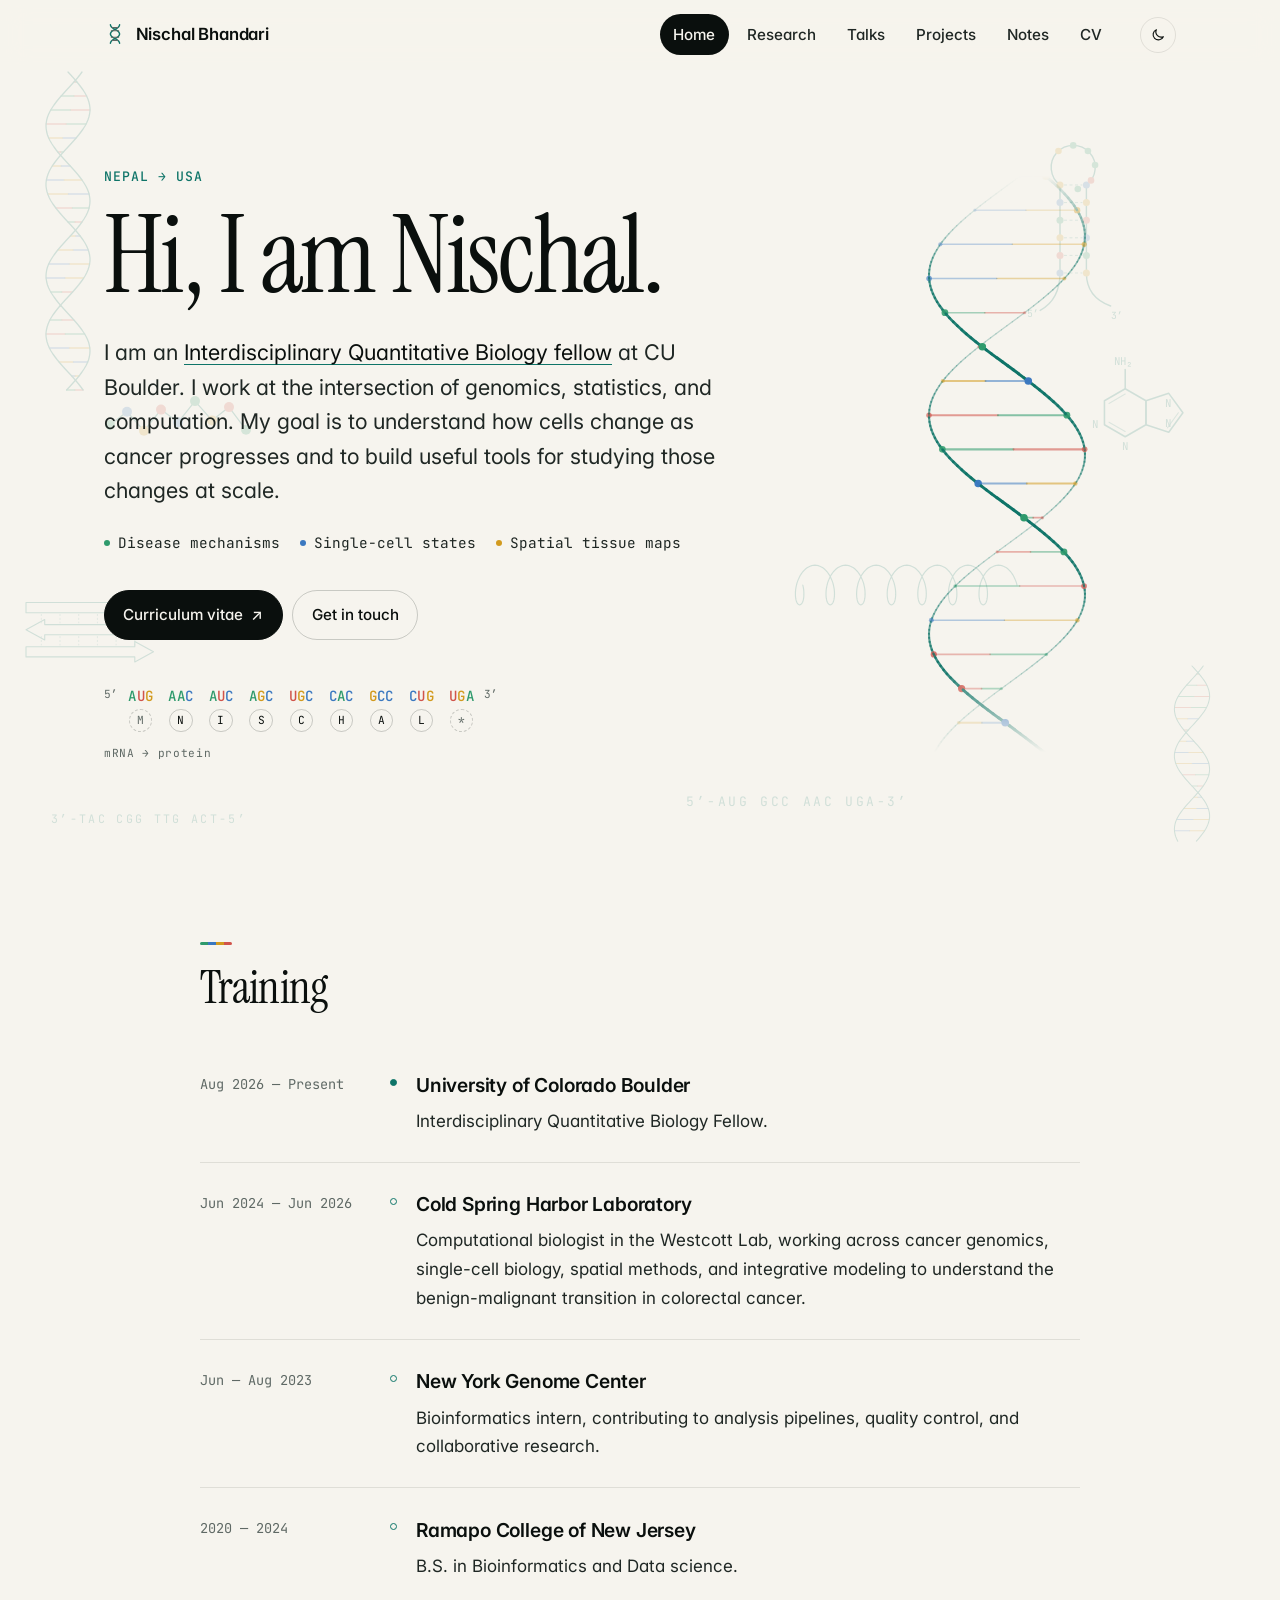
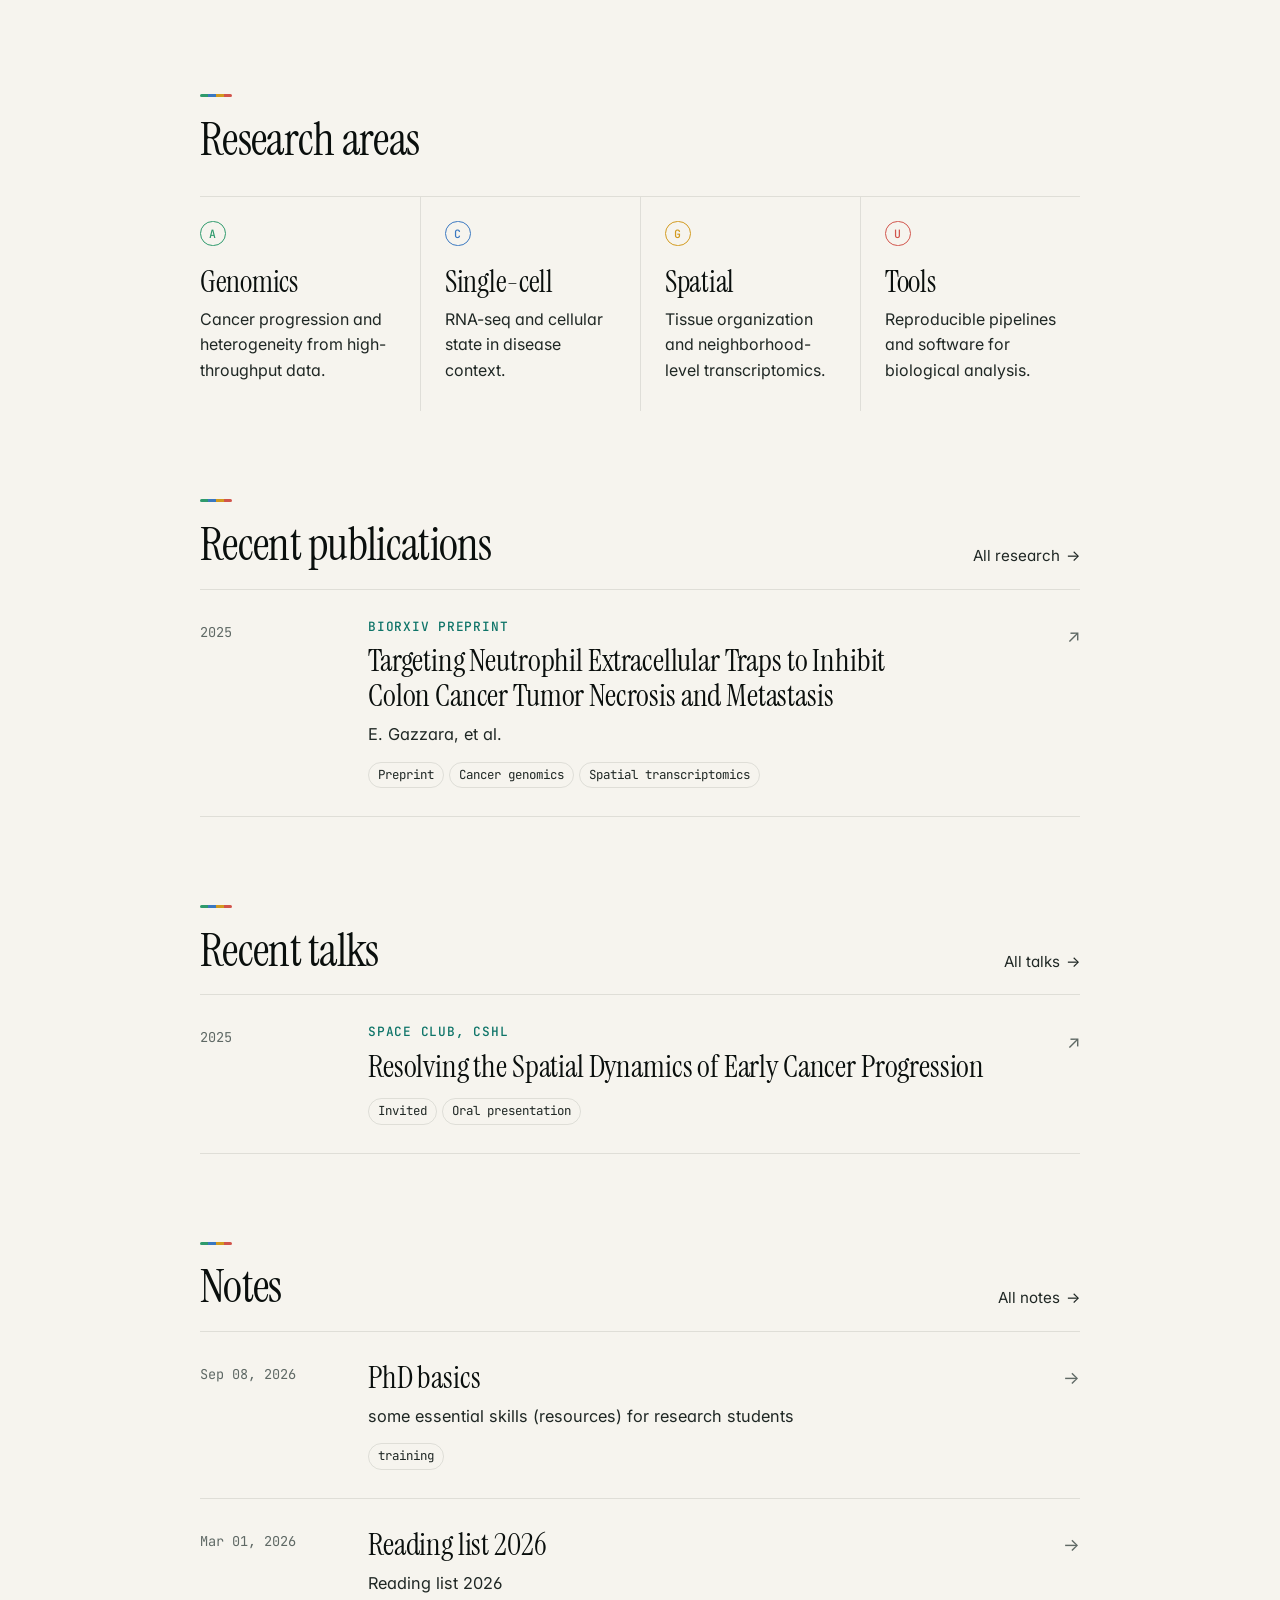
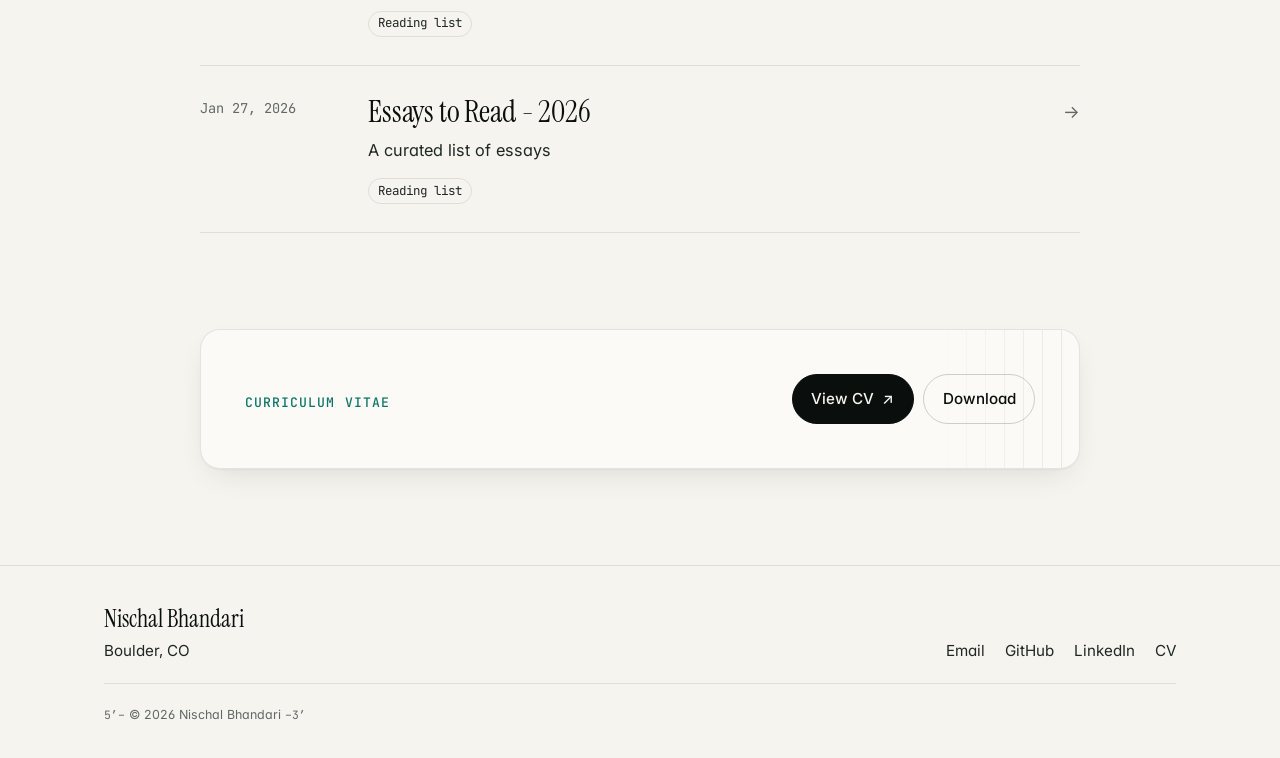
==== commit 1d9510ec: "--" ====
--- a/index.html
+++ b/index.html
@@ -238,7 +238,7 @@
   <div class="cv-card reveal">
     <div>
       <p class="eyebrow">Curriculum vitae</p>
-      <h2 id="cv-title">The full record, in one PDF.</h2>
+      <h2 id="cv-title"></h2>
     </div>
     <div class="cv-card__actions">
       <a class="button button--primary" href="assets/Nischal_Bhandari_CV.pdf" target="_blank" rel="noopener">View CV <span aria-hidden="true">↗</span></a>
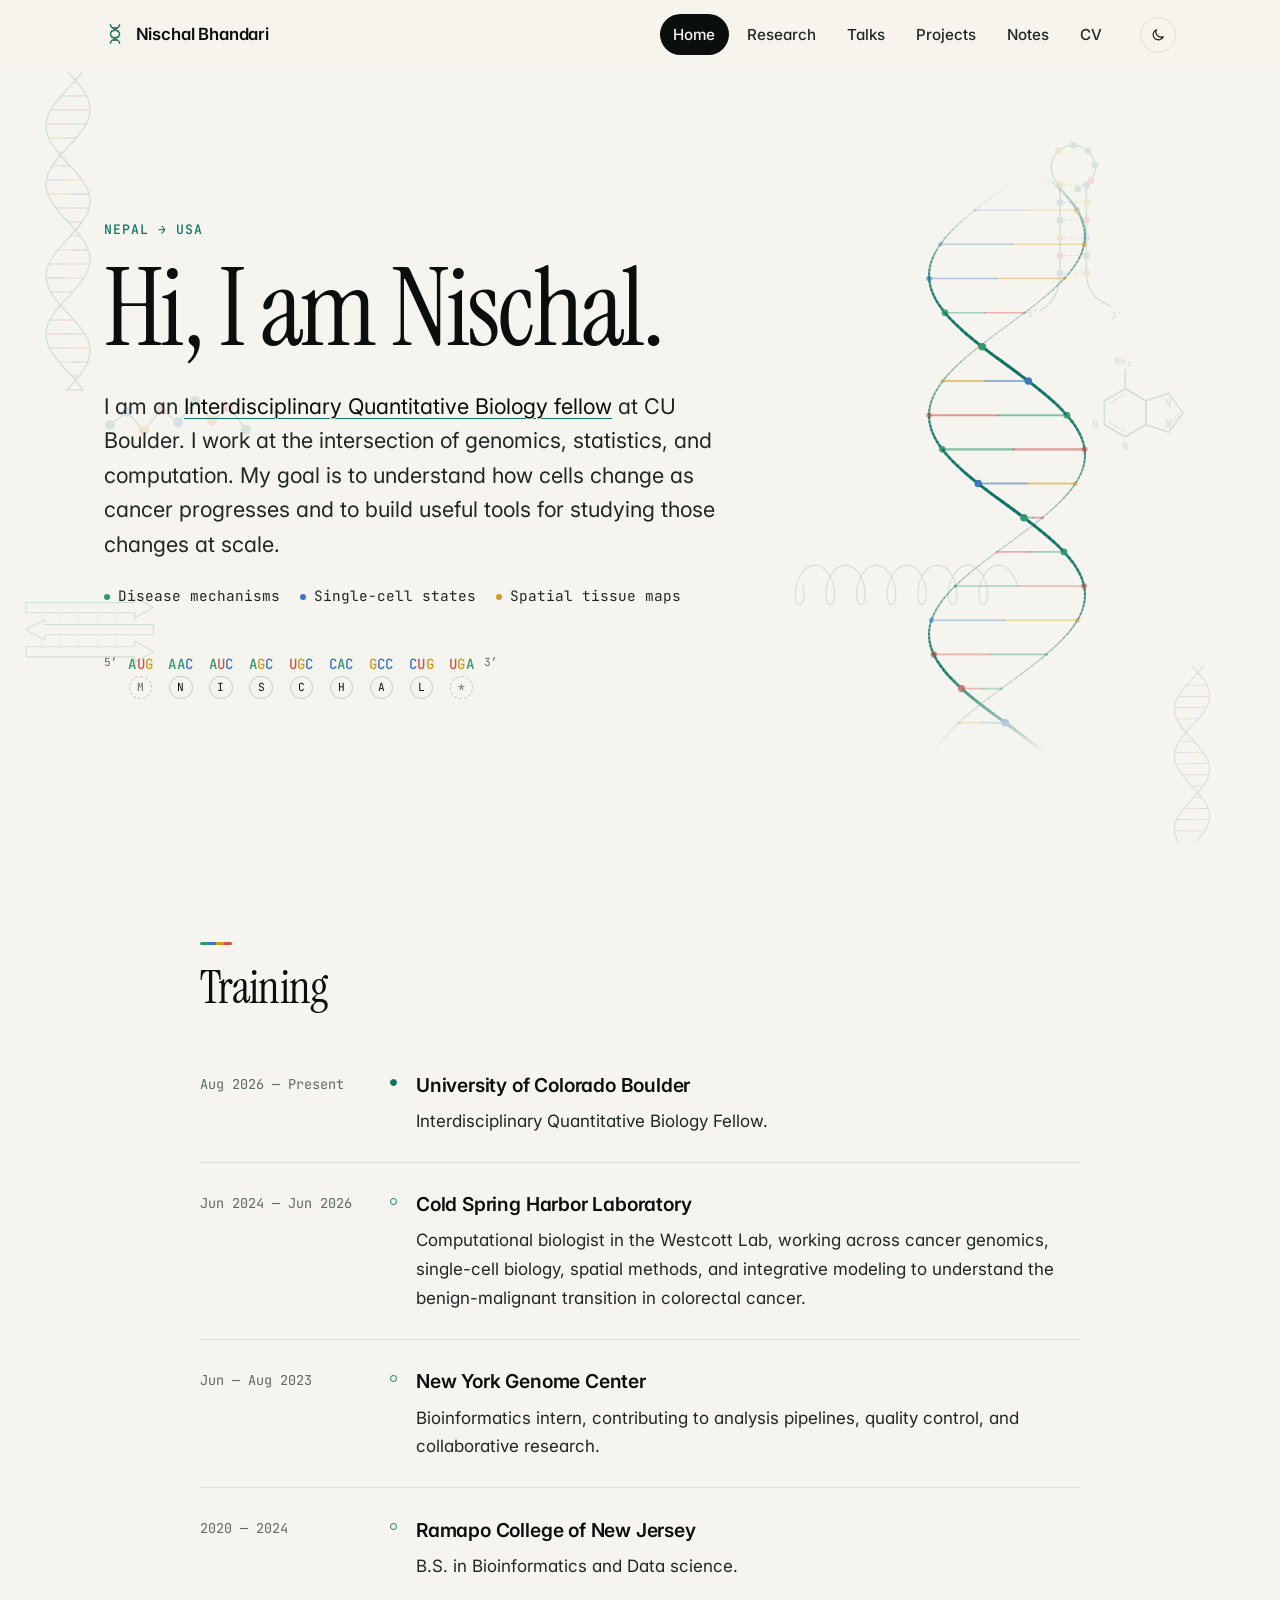
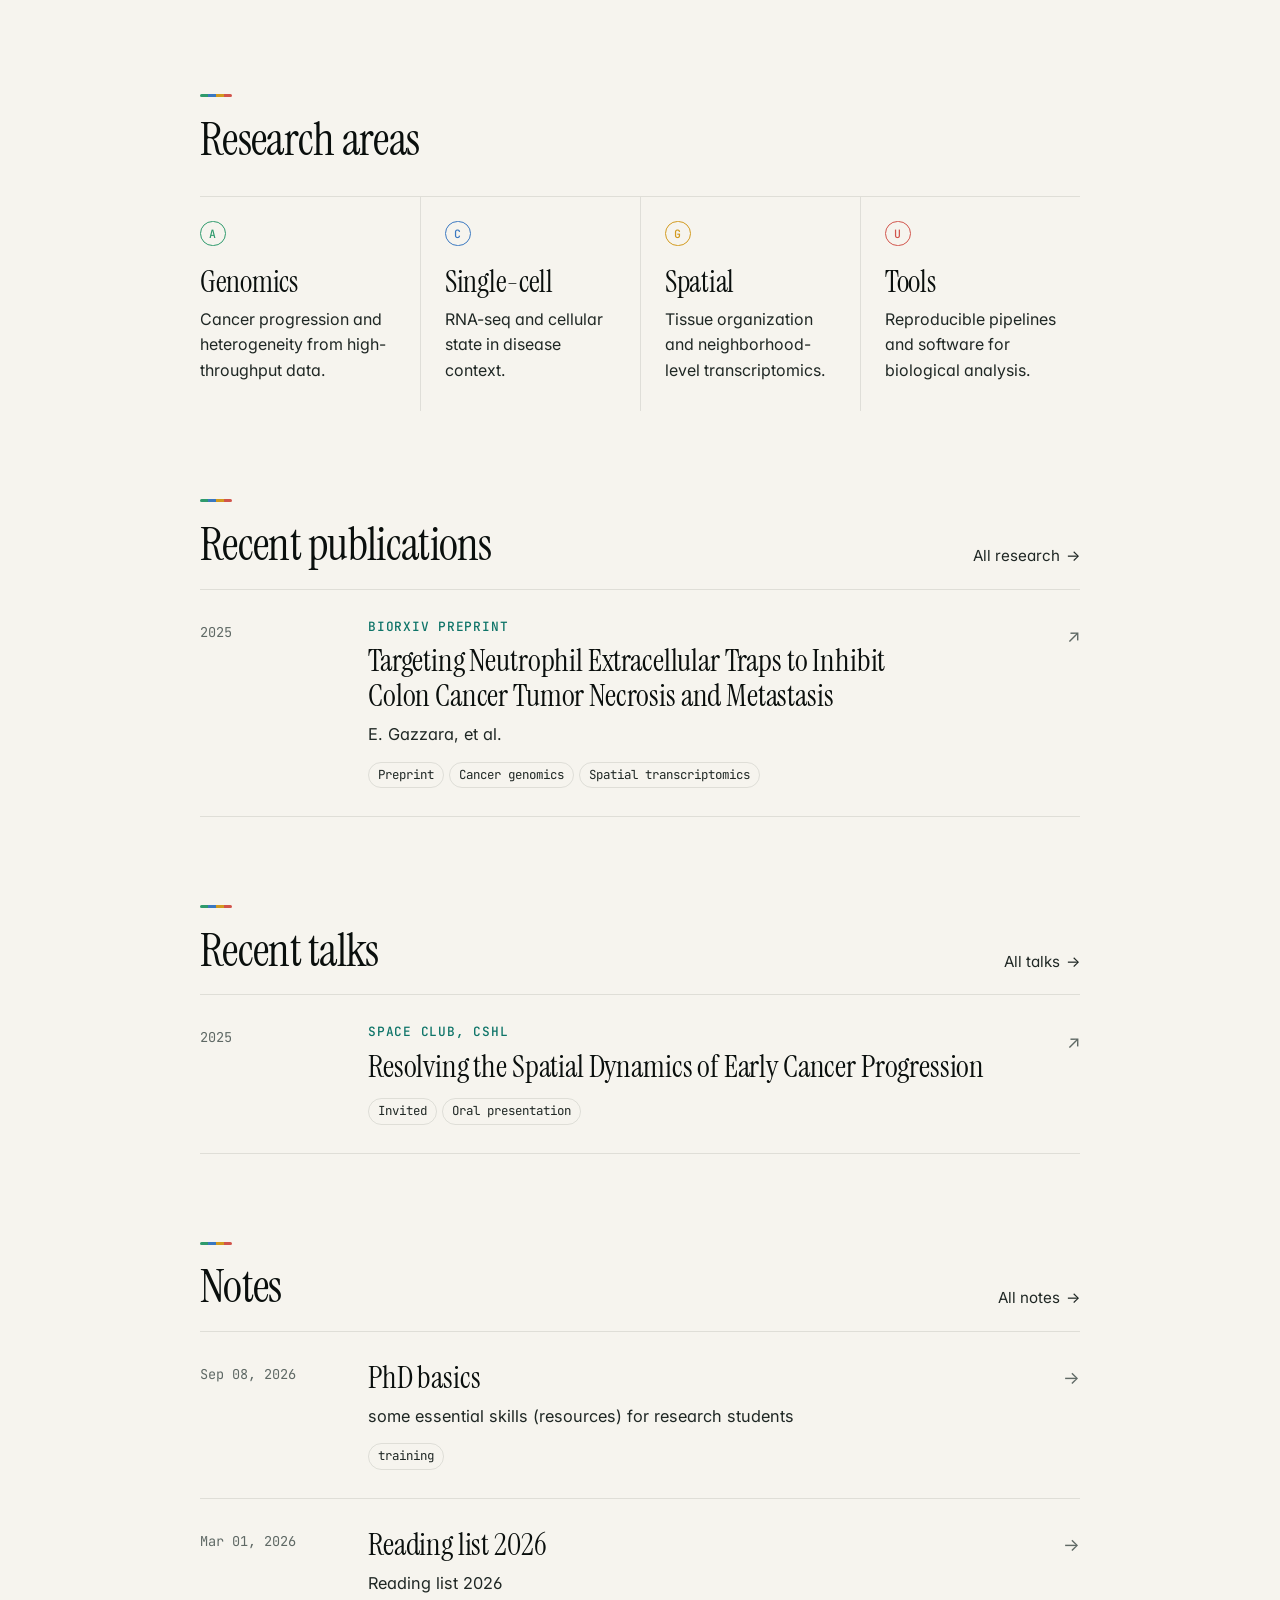
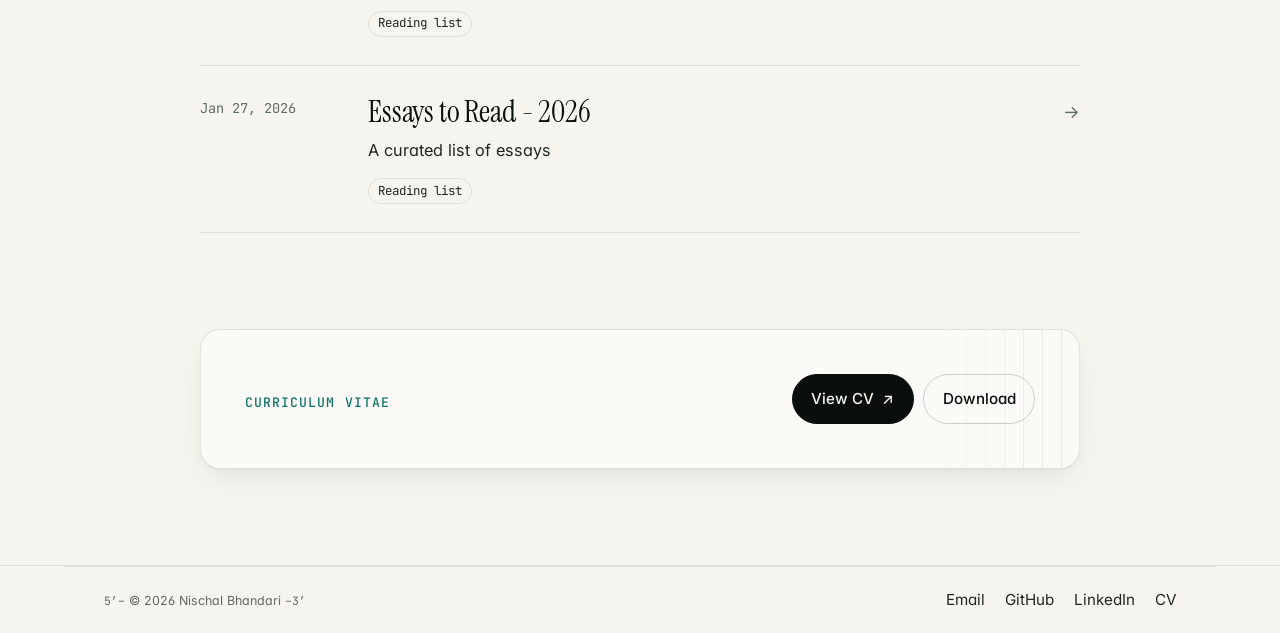
==== commit edb8d38e: "--" ====
--- a/index.html
+++ b/index.html
@@ -67,10 +67,6 @@
     <ul class="hero__themes" aria-label="Research themes">
 <li>Disease mechanisms</li><li>Single-cell states</li><li>Spatial tissue maps</li>    </ul>
 
-    <div class="hero__actions">
-      <a class="button button--primary" href="assets/Nischal_Bhandari_CV.pdf" target="_blank" rel="noopener">Curriculum vitae <span aria-hidden="true">↗</span></a>
-      <a class="button" href="mailto:nischal.bhandari@colorado.edu">Get in touch</a>
-    </div>
 
     <figure class="codons" aria-label="The name Nischal written as an mRNA sequence and its protein translation">
       <div class="codons__strand">
@@ -113,7 +109,7 @@
         </span>
         <span class="codons__end">3′</span>
       </div>
-      <figcaption>mRNA → protein</figcaption>
+     
     </figure>
   </div>
 
@@ -249,18 +245,15 @@
   </main>
 
   <footer class="site-footer">
-    <div class="site-footer__inner">
-      <div>
-        <p class="site-footer__name">Nischal Bhandari</p>
-        <p class="site-footer__meta">Boulder, CO</p>
-      </div>
+    <div class="site-footer__legal">
+      <p class="site-footer__copyright"><span class="mono">5′–</span> © 2026 Nischal Bhandari <span class="mono">–3′</span></p>
       <nav class="site-footer__links" aria-label="Contact">
-        <a href="mailto:nischal.bhandari@colorado.edu">Email</a>
+        <a href="mailto:nischal.bhandari1@colorado.edu">Email</a>
         <a href="https://github.com/nischallllll" target="_blank" rel="noopener noreferrer">GitHub</a>
         <a href="https://www.linkedin.com/in/nishbh" target="_blank" rel="noopener noreferrer">LinkedIn</a>
         <a href="assets/Nischal_Bhandari_CV.pdf" target="_blank" rel="noopener">CV</a>
       </nav>
-      <p class="site-footer__legal"><span class="mono">5′–</span> © 2026 Nischal Bhandari <span class="mono">–3′</span></p>
+      
     </div>
   </footer>
   <script src="src/js/site.js" defer></script>
--- a/src/css/site.css
+++ b/src/css/site.css
@@ -87,7 +87,11 @@
    Base
    ========================================================================== */
 
-*, *::before, *::after { box-sizing: border-box; }
+*,
+*::before,
+*::after {
+  box-sizing: border-box;
+}
 
 html {
   scroll-behavior: smooth;
@@ -124,15 +128,31 @@
   -webkit-mask-image: linear-gradient(180deg, #000 0%, transparent 70%);
 }
 
-main { flex: 1; position: relative; }
-
-::selection { background: var(--accent); color: var(--bg); }
-
-img, svg, canvas { display: block; max-width: 100%; }
-
-a { color: inherit; }
-
-button { font: inherit; color: inherit; }
+main {
+  flex: 1;
+  position: relative;
+}
+
+::selection {
+  background: var(--accent);
+  color: var(--bg);
+}
+
+img,
+svg,
+canvas {
+  display: block;
+  max-width: 100%;
+}
+
+a {
+  color: inherit;
+}
+
+button {
+  font: inherit;
+  color: inherit;
+}
 
 :focus-visible {
   outline: 2px solid var(--accent);
@@ -140,7 +160,9 @@
   border-radius: 4px;
 }
 
-.mono { font-family: var(--font-mono); }
+.mono {
+  font-family: var(--font-mono);
+}
 
 .skip-link {
   position: fixed;
@@ -153,7 +175,10 @@
   color: var(--bg);
   text-decoration: none;
 }
-.skip-link:focus { top: 1rem; }
+
+.skip-link:focus {
+  top: 1rem;
+}
 
 
 /* ==========================================================================
@@ -171,7 +196,10 @@
   border-bottom: 1px solid transparent;
   transition: border-color 200ms var(--ease);
 }
-.site-header.is-scrolled { border-bottom-color: var(--line); }
+
+.site-header.is-scrolled {
+  border-bottom-color: var(--line);
+}
 
 .site-header__inner {
   display: flex;
@@ -202,8 +230,15 @@
   stroke-linecap: round;
   transition: transform 600ms var(--ease);
 }
-.site-brand__rungs { stroke: var(--text-faint); stroke-width: 1.2; }
-.site-brand:hover .site-brand__mark { transform: rotate(180deg); }
+
+.site-brand__rungs {
+  stroke: var(--text-faint);
+  stroke-width: 1.2;
+}
+
+.site-brand:hover .site-brand__mark {
+  transform: rotate(180deg);
+}
 
 .site-nav {
   display: flex;
@@ -220,16 +255,32 @@
   text-decoration: none;
   transition: color 160ms var(--ease), background-color 160ms var(--ease);
 }
-.site-nav a:hover { color: var(--text); background: var(--accent-soft); }
-.site-nav a:active { transform: scale(0.96); }
+
+.site-nav a:hover {
+  color: var(--text);
+  background: var(--accent-soft);
+}
+
+.site-nav a:active {
+  transform: scale(0.96);
+}
+
 .site-nav a[aria-current="page"],
 .site-nav a.is-active {
   color: var(--bg);
   background: var(--text);
 }
-.site-nav.is-spying a[aria-current="page"]:not(.is-active) { color: var(--text-muted); background: transparent; }
+
+.site-nav.is-spying a[aria-current="page"]:not(.is-active) {
+  color: var(--text-muted);
+  background: transparent;
+}
+
 .site-nav a[aria-current="page"]:hover,
-.site-nav a.is-active:hover { color: var(--bg); background: var(--accent); }
+.site-nav a.is-active:hover {
+  color: var(--bg);
+  background: var(--accent);
+}
 
 .theme-toggle {
   display: grid;
@@ -243,7 +294,12 @@
   cursor: pointer;
   transition: border-color 160ms var(--ease), transform 300ms var(--ease);
 }
-.theme-toggle:hover { border-color: var(--line-strong); transform: rotate(-20deg); }
+
+.theme-toggle:hover {
+  border-color: var(--line-strong);
+  transform: rotate(-20deg);
+}
+
 .theme-toggle svg {
   grid-area: 1 / 1;
   width: 16px;
@@ -255,8 +311,12 @@
   stroke-linejoin: round;
   transition: opacity 250ms var(--ease), transform 400ms var(--ease);
 }
+
 html[data-theme="light"] .icon-sun,
-html[data-theme="dark"] .icon-moon { opacity: 0; transform: scale(0.5) rotate(-90deg); }
+html[data-theme="dark"] .icon-moon {
+  opacity: 0;
+  transform: scale(0.5) rotate(-90deg);
+}
 
 
 /* ==========================================================================
@@ -270,10 +330,21 @@
   letter-spacing: 0.08em;
   text-transform: uppercase;
 }
-.eyebrow .dot { margin: 0 0.5em; color: var(--text-faint); }
-
-h1, h2, h3 { text-wrap: balance; }
-p { text-wrap: pretty; }
+
+.eyebrow .dot {
+  margin: 0 0.5em;
+  color: var(--text-faint);
+}
+
+h1,
+h2,
+h3 {
+  text-wrap: balance;
+}
+
+p {
+  text-wrap: pretty;
+}
 
 .button {
   display: inline-flex;
@@ -286,15 +357,25 @@
   font-weight: 500;
   text-decoration: none;
   transition: transform 200ms var(--ease), background-color 200ms var(--ease),
-              border-color 200ms var(--ease), color 200ms var(--ease);
-}
-.button:hover { border-color: var(--text); transform: translateY(-1px); }
+    border-color 200ms var(--ease), color 200ms var(--ease);
+}
+
+.button:hover {
+  border-color: var(--text);
+  transform: translateY(-1px);
+}
+
 .button--primary {
   background: var(--text);
   border-color: var(--text);
   color: var(--bg);
 }
-.button--primary:hover { background: var(--accent); border-color: var(--accent); color: var(--bg); }
+
+.button--primary:hover {
+  background: var(--accent);
+  border-color: var(--accent);
+  color: var(--bg);
+}
 
 .text-link,
 .back-link {
@@ -306,7 +387,12 @@
   text-decoration: none;
   transition: color 160ms var(--ease), gap 200ms var(--ease);
 }
-.text-link:hover, .back-link:hover { color: var(--accent); gap: 0.6rem; }
+
+.text-link:hover,
+.back-link:hover {
+  color: var(--accent);
+  gap: 0.6rem;
+}
 
 
 /* ==========================================================================
@@ -337,6 +423,7 @@
   font-size: clamp(1.15rem, 1.05rem + 0.45vw, 1.35rem);
   line-height: 1.6;
 }
+
 .hero__summary a {
   color: var(--text);
   text-decoration: underline;
@@ -345,7 +432,10 @@
   text-underline-offset: 0.2em;
   transition: color 160ms var(--ease);
 }
-.hero__summary a:hover { color: var(--accent); }
+
+.hero__summary a:hover {
+  color: var(--accent);
+}
 
 .hero__themes {
   display: flex;
@@ -357,6 +447,7 @@
   color: var(--text-muted);
   font: 400 0.9rem/1.5 var(--font-mono);
 }
+
 .hero__themes li::before {
   content: "";
   display: inline-block;
@@ -367,9 +458,18 @@
   background: var(--nt-a);
   vertical-align: 0.1em;
 }
-.hero__themes li:nth-child(4n+2)::before { background: var(--nt-c); }
-.hero__themes li:nth-child(4n+3)::before { background: var(--nt-g); }
-.hero__themes li:nth-child(4n+4)::before { background: var(--nt-t); }
+
+.hero__themes li:nth-child(4n+2)::before {
+  background: var(--nt-c);
+}
+
+.hero__themes li:nth-child(4n+3)::before {
+  background: var(--nt-g);
+}
+
+.hero__themes li:nth-child(4n+4)::before {
+  background: var(--nt-t);
+}
 
 .hero__actions {
   display: flex;
@@ -384,21 +484,53 @@
   -webkit-mask-image: linear-gradient(180deg, transparent, #000 14%, #000 86%, transparent);
   mask-image: linear-gradient(180deg, transparent, #000 14%, #000 86%, transparent);
 }
-.helix { width: 100%; height: 100%; }
+
+.helix {
+  width: 100%;
+  height: 100%;
+}
 
 /* Hero entrance */
-.hero__content > * {
+.hero__content>* {
   animation: rise 900ms var(--ease) both;
 }
-.hero__content > *:nth-child(2) { animation-delay: 80ms; }
-.hero__content > *:nth-child(3) { animation-delay: 160ms; }
-.hero__content > *:nth-child(4) { animation-delay: 240ms; }
-.hero__content > *:nth-child(5) { animation-delay: 320ms; }
-.hero__content > *:nth-child(6) { animation-delay: 400ms; }
-.hero__art { animation: fade 1600ms var(--ease) 200ms both; }
-
-@keyframes rise { from { opacity: 0; transform: translateY(14px); } }
-@keyframes fade { from { opacity: 0; } }
+
+.hero__content>*:nth-child(2) {
+  animation-delay: 80ms;
+}
+
+.hero__content>*:nth-child(3) {
+  animation-delay: 160ms;
+}
+
+.hero__content>*:nth-child(4) {
+  animation-delay: 240ms;
+}
+
+.hero__content>*:nth-child(5) {
+  animation-delay: 320ms;
+}
+
+.hero__content>*:nth-child(6) {
+  animation-delay: 400ms;
+}
+
+.hero__art {
+  animation: fade 1600ms var(--ease) 200ms both;
+}
+
+@keyframes rise {
+  from {
+    opacity: 0;
+    transform: translateY(14px);
+  }
+}
+
+@keyframes fade {
+  from {
+    opacity: 0;
+  }
+}
 
 
 /* Codon strip — the first name, as mRNA and protein ---------------------- */
@@ -407,6 +539,7 @@
   margin: 2.75rem 0 0;
   max-width: 100%;
 }
+
 .codons__strand {
   display: flex;
   flex-wrap: wrap;
@@ -414,11 +547,13 @@
   gap: 0.15rem 0.35rem;
   font: 400 0.88rem/1 var(--font-mono);
 }
+
 .codons__end {
   padding-top: 0.35rem;
   color: var(--text-faint);
   font-size: 0.7rem;
 }
+
 .codon {
   display: inline-flex;
   flex-direction: column;
@@ -431,13 +566,37 @@
   animation-delay: calc(500ms + var(--i) * 70ms);
   transition: background-color 160ms var(--ease);
 }
-.codon:hover { background: var(--accent-soft); }
-.codon__nt { display: flex; letter-spacing: 0.02em; }
-.nt { font-weight: 500; }
-.nt--A { color: var(--nt-a); }
-.nt--C { color: var(--nt-c); }
-.nt--G { color: var(--nt-g); }
-.nt--U, .nt--T { color: var(--nt-u); }
+
+.codon:hover {
+  background: var(--accent-soft);
+}
+
+.codon__nt {
+  display: flex;
+  letter-spacing: 0.02em;
+}
+
+.nt {
+  font-weight: 500;
+}
+
+.nt--A {
+  color: var(--nt-a);
+}
+
+.nt--C {
+  color: var(--nt-c);
+}
+
+.nt--G {
+  color: var(--nt-g);
+}
+
+.nt--U,
+.nt--T {
+  color: var(--nt-u);
+}
+
 .codon__aa {
   display: grid;
   place-items: center;
@@ -449,9 +608,19 @@
   font-size: 0.7rem;
   transition: background-color 160ms var(--ease), color 160ms var(--ease), border-color 160ms var(--ease);
 }
-.codon:hover .codon__aa { background: var(--accent); border-color: var(--accent); color: var(--bg); }
+
+.codon:hover .codon__aa {
+  background: var(--accent);
+  border-color: var(--accent);
+  color: var(--bg);
+}
+
 .codon--start .codon__aa,
-.codon--stop .codon__aa { border-style: dashed; color: var(--text-faint); }
+.codon--stop .codon__aa {
+  border-style: dashed;
+  color: var(--text-faint);
+}
+
 .codons figcaption {
   margin-top: 0.6rem;
   color: var(--text-faint);
@@ -476,18 +645,23 @@
   padding-right: var(--gutter);
 }
 
-.home-content { padding-top: 1rem; }
-
-.featured-section { padding-top: clamp(3.5rem, 7vw, 5.5rem); }
+.home-content {
+  padding-top: 1rem;
+}
+
+.featured-section {
+  padding-top: clamp(3.5rem, 7vw, 5.5rem);
+}
 
 /* Section titles: small numbered label + serif heading */
-.home-content > h2,
+.home-content>h2,
 .section-heading h2 {
   margin: 0;
   font: 400 clamp(2rem, 1.5rem + 2vw, 2.9rem)/1.05 var(--font-display);
   letter-spacing: -0.015em;
 }
-.home-content > h2::before,
+
+.home-content>h2::before,
 .section-heading h2::before {
   /* four-base colour key: A C G U */
   content: "";
@@ -497,9 +671,10 @@
   margin-bottom: 1.1rem;
   border-radius: 2px;
   background: linear-gradient(90deg,
-    var(--nt-a) 0 25%, var(--nt-c) 25% 50%, var(--nt-g) 50% 75%, var(--nt-u) 75%);
-}
-.home-content > h2 {
+      var(--nt-a) 0 25%, var(--nt-c) 25% 50%, var(--nt-g) 50% 75%, var(--nt-u) 75%);
+}
+
+.home-content>h2 {
   padding-top: clamp(3.5rem, 7vw, 5.5rem);
 }
 
@@ -525,12 +700,17 @@
   text-underline-offset: 0.2em;
   transition: text-decoration-color 160ms var(--ease);
 }
-.markdown-content a:hover { text-decoration-color: var(--accent); }
+
+.markdown-content a:hover {
+  text-decoration-color: var(--accent);
+}
 
 
 /* Training timeline ------------------------------------------------------ */
 
-.training-layout { margin-top: 2rem; }
+.training-layout {
+  margin-top: 2rem;
+}
 
 .training__timeline {
   position: relative;
@@ -546,7 +726,10 @@
   padding: 1.6rem 0;
   border-bottom: 1px solid var(--line);
 }
-.training__item:last-child { border-bottom: 0; }
+
+.training__item:last-child {
+  border-bottom: 0;
+}
 
 .training__period {
   grid-row: 1 / span 2;
@@ -562,6 +745,7 @@
   font-weight: 600;
   letter-spacing: -0.01em;
 }
+
 .training__item h3::before {
   content: "";
   position: absolute;
@@ -574,8 +758,14 @@
   background: var(--bg);
   transition: background-color 200ms var(--ease);
 }
-.training__item:first-child h3::before { background: var(--accent); }
-.training__item:hover h3::before { background: var(--accent); }
+
+.training__item:first-child h3::before {
+  background: var(--accent);
+}
+
+.training__item:hover h3::before {
+  background: var(--accent);
+}
 
 .training__item p:last-child {
   max-width: var(--reading);
@@ -604,10 +794,12 @@
   font-size: 1rem;
   line-height: 1.6;
 }
-.markdown-content .feature-list li + li {
+
+.markdown-content .feature-list li+li {
   padding-left: 1.5rem;
   border-left: 1px solid var(--line);
 }
+
 .markdown-content .feature-list li::before {
   content: "A";
   display: grid;
@@ -620,9 +812,22 @@
   color: var(--nt-a);
   font: 500 0.72rem/1 var(--font-mono);
 }
-.markdown-content .feature-list li:nth-child(4n+2)::before { content: "C"; color: var(--nt-c); }
-.markdown-content .feature-list li:nth-child(4n+3)::before { content: "G"; color: var(--nt-g); }
-.markdown-content .feature-list li:nth-child(4n+4)::before { content: "U"; color: var(--nt-u); }
+
+.markdown-content .feature-list li:nth-child(4n+2)::before {
+  content: "C";
+  color: var(--nt-c);
+}
+
+.markdown-content .feature-list li:nth-child(4n+3)::before {
+  content: "G";
+  color: var(--nt-g);
+}
+
+.markdown-content .feature-list li:nth-child(4n+4)::before {
+  content: "U";
+  color: var(--nt-u);
+}
+
 .markdown-content .feature-list li::after {
   content: "";
   position: absolute;
@@ -633,7 +838,10 @@
   background: var(--accent);
   transition: width 500ms var(--ease);
 }
-.markdown-content .feature-list li:hover::after { width: 100%; }
+
+.markdown-content .feature-list li:hover::after {
+  width: 100%;
+}
 
 .markdown-content .feature-list strong {
   display: block;
@@ -648,9 +856,13 @@
    Entry lists (publications, talks, projects, notes)
    ========================================================================== */
 
-.entry-list { display: grid; }
-
-.entry { border-bottom: 1px solid var(--line); }
+.entry-list {
+  display: grid;
+}
+
+.entry {
+  border-bottom: 1px solid var(--line);
+}
 
 .entry__link {
   position: relative;
@@ -673,7 +885,11 @@
   transform: scale(0.985);
   transition: opacity 220ms var(--ease), transform 300ms var(--ease);
 }
-a.entry__link:hover::before { opacity: 1; transform: none; }
+
+a.entry__link:hover::before {
+  opacity: 1;
+  transform: none;
+}
 
 .entry__aside {
   padding-top: 0.25rem;
@@ -712,6 +928,7 @@
   padding: 0;
   list-style: none;
 }
+
 .tag-list li {
   padding: 0.18rem 0.55rem;
   border: 1px solid var(--line);
@@ -727,14 +944,21 @@
   font-size: 1.1rem;
   transition: transform 300ms var(--ease), color 200ms var(--ease);
 }
-a.entry__link:hover .entry__arrow { color: var(--accent); transform: translate(3px, -3px); }
+
+a.entry__link:hover .entry__arrow {
+  color: var(--accent);
+  transform: translate(3px, -3px);
+}
 
 
 /* ==========================================================================
    CV callout
    ========================================================================== */
 
-.cv-section { padding-top: clamp(4rem, 8vw, 6rem); padding-bottom: clamp(4rem, 8vw, 6rem); }
+.cv-section {
+  padding-top: clamp(4rem, 8vw, 6rem);
+  padding-bottom: clamp(4rem, 8vw, 6rem);
+}
 
 .cv-card {
   position: relative;
@@ -750,6 +974,7 @@
   background: var(--surface);
   box-shadow: var(--shadow);
 }
+
 .cv-card::after {
   /* A faint base-pair ladder on the right edge */
   content: "";
@@ -765,12 +990,23 @@
   mask-image: linear-gradient(90deg, transparent, #000);
   pointer-events: none;
 }
+
 .cv-card h2 {
   margin: 0;
   font: 400 clamp(1.8rem, 1.4rem + 1.5vw, 2.5rem)/1.1 var(--font-display);
 }
-.cv-card .eyebrow { margin-bottom: 0.75rem; }
-.cv-card__actions { position: relative; z-index: 1; display: flex; flex-wrap: wrap; gap: 0.6rem; }
+
+.cv-card .eyebrow {
+  margin-bottom: 0.75rem;
+}
+
+.cv-card__actions {
+  position: relative;
+  z-index: 1;
+  display: flex;
+  flex-wrap: wrap;
+  gap: 0.6rem;
+}
 
 
 /* ==========================================================================
@@ -781,24 +1017,37 @@
   padding-top: clamp(4rem, 10vw, 7.5rem);
   padding-bottom: 2.5rem;
 }
+
 .page-hero h1 {
   margin: 0;
   font: 400 clamp(3.2rem, 8vw, 6rem)/0.95 var(--font-display);
   letter-spacing: -0.025em;
 }
+
 .page-hero__lede {
   max-width: 34rem;
   margin: 1.25rem 0 0;
   color: var(--text-muted);
   font-size: 1.25rem;
 }
-.page-hero--center { text-align: center; min-height: 60vh; }
-.page-hero--center .page-hero__lede { margin-inline: auto; margin-bottom: 2rem; }
+
+.page-hero--center {
+  text-align: center;
+  min-height: 60vh;
+}
+
+.page-hero--center .page-hero__lede {
+  margin-inline: auto;
+  margin-bottom: 2rem;
+}
 
 .collection-page {
   padding-bottom: clamp(4rem, 8vw, 6rem);
 }
-.collection-page .entry-list { border-top: 1px solid var(--line); }
+
+.collection-page .entry-list {
+  border-top: 1px solid var(--line);
+}
 
 .empty-state {
   padding: 2.5rem;
@@ -824,11 +1073,13 @@
   padding-bottom: 2.25rem;
   border-bottom: 1px solid var(--line);
 }
+
 .note-page h1 {
   margin: 0;
   font: 400 clamp(2.6rem, 6vw, 4.25rem)/1 var(--font-display);
   letter-spacing: -0.02em;
 }
+
 .note-page__summary {
   margin: 1.1rem 0 0;
   color: var(--text-muted);
@@ -840,8 +1091,14 @@
   font-size: 1.15rem;
   line-height: 1.75;
 }
-.note-page__body > * { max-width: 100%; }
-.note-page__body p { margin: 1.15em 0; }
+
+.note-page__body>* {
+  max-width: 100%;
+}
+
+.note-page__body p {
+  margin: 1.15em 0;
+}
 
 .note-page__body h1,
 .note-page__body h2 {
@@ -849,12 +1106,14 @@
   font: 400 clamp(1.75rem, 1.4rem + 1vw, 2.2rem)/1.15 var(--font-display);
   letter-spacing: -0.01em;
 }
+
 .note-page__body h3 {
   margin: 2rem 0 0.4rem;
   font-size: 1.2rem;
   font-weight: 600;
   letter-spacing: -0.005em;
 }
+
 .note-page__body h4 {
   margin: 1.6rem 0 0.3rem;
   color: var(--text-muted);
@@ -863,20 +1122,54 @@
   text-transform: uppercase;
 }
 
-.note-page__body strong { font-weight: 600; }
-.note-page__body em { font-style: italic; }
+.note-page__body strong {
+  font-weight: 600;
+}
+
+.note-page__body em {
+  font-style: italic;
+}
 
 .note-page__body ul,
-.note-page__body ol { padding-left: 1.35rem; }
-.note-page__body li { margin: 0.4rem 0; padding-left: 0.25rem; }
-.note-page__body li::marker { color: var(--text-faint); font-family: var(--font-mono); font-size: 0.85em; }
-.note-page__body ul > li::marker { content: "–  "; }
-.note-page__body ol > li::marker { content: counter(list-item, decimal-leading-zero) "  "; }
-.note-page__body li > p { margin: 0.2em 0; }
+.note-page__body ol {
+  padding-left: 1.35rem;
+}
+
+.note-page__body li {
+  margin: 0.4rem 0;
+  padding-left: 0.25rem;
+}
+
+.note-page__body li::marker {
+  color: var(--text-faint);
+  font-family: var(--font-mono);
+  font-size: 0.85em;
+}
+
+.note-page__body ul>li::marker {
+  content: "–  ";
+}
+
+.note-page__body ol>li::marker {
+  content: counter(list-item, decimal-leading-zero) "  ";
+}
+
+.note-page__body li>p {
+  margin: 0.2em 0;
+}
 
 /* Task lists: "- [ ] item" */
-.note-page__body li.task { list-style: none; position: relative; padding-left: 1.85rem; margin-left: -1.35rem; }
-.note-page__body li.task::marker { content: ""; }
+.note-page__body li.task {
+  list-style: none;
+  position: relative;
+  padding-left: 1.85rem;
+  margin-left: -1.35rem;
+}
+
+.note-page__body li.task::marker {
+  content: "";
+}
+
 .task__box {
   display: inline-block;
   width: 0.95em;
@@ -888,6 +1181,7 @@
   border-radius: 4px;
   vertical-align: -0.12em;
 }
+
 .task--done .task__box {
   background: var(--accent) url("data:image/svg+xml,%3Csvg xmlns='http://www.w3.org/2000/svg' viewBox='0 0 16 16'%3E%3Cpath d='M3.5 8.5l3 3 6-7' fill='none' stroke='white' stroke-width='2' stroke-linecap='round' stroke-linejoin='round'/%3E%3C/svg%3E") center/80% no-repeat;
   border-color: var(--accent);
@@ -918,6 +1212,7 @@
   background: var(--bg-soft);
   font: 0.88em var(--font-mono);
 }
+
 .note-page__body pre {
   overflow-x: auto;
   padding: 1.1rem 1.25rem;
@@ -926,17 +1221,29 @@
   background: var(--bg-soft);
   line-height: 1.55;
 }
-.note-page__body pre code { padding: 0; background: none; }
-
-.note-page__body img { height: auto; border-radius: var(--radius); }
+
+.note-page__body pre code {
+  padding: 0;
+  background: none;
+}
+
+.note-page__body img {
+  height: auto;
+  border-radius: var(--radius);
+}
 
 .note-page__body table {
   width: 100%;
   border-collapse: collapse;
   font-size: 0.95rem;
 }
+
 .note-page__body th,
-.note-page__body td { padding: 0.55rem 0.75rem; border-bottom: 1px solid var(--line); text-align: left; }
+.note-page__body td {
+  padding: 0.55rem 0.75rem;
+  border-bottom: 1px solid var(--line);
+  text-align: left;
+}
 
 .note-page__footer {
   margin-top: 3.5rem;
@@ -966,34 +1273,48 @@
   margin-top: auto;
   border-top: 1px solid var(--line);
 }
-.site-footer__inner {
-  display: grid;
-  grid-template-columns: 1fr auto;
-  align-items: end;
-  gap: 1.25rem 2rem;
+
+.site-footer__legal {
+  display: flex;
+  flex-wrap: wrap;
+  align-items: center;
+  justify-content: space-between;
+  gap: 1rem 2rem;
   max-width: var(--wide);
   margin: 0 auto;
-  padding: 2.5rem var(--gutter) 2rem;
-}
-.site-footer p { margin: 0; }
-.site-footer__name { font: 400 1.5rem/1.1 var(--font-display); }
-.site-footer__meta { margin-top: 0.3rem !important; color: var(--text-muted); font-size: 0.95rem; }
-.site-footer__links { display: flex; flex-wrap: wrap; gap: 0.25rem 1.25rem; }
+  padding: 1.25rem var(--gutter);
+  border-top: 1px solid var(--line);
+}
+
+.site-footer p {
+  margin: 0;
+}
+
+.site-footer__copyright {
+  color: var(--text-faint);
+  font-size: 0.78rem;
+}
+
+.site-footer__links {
+  display: flex;
+  flex-wrap: wrap;
+  gap: 0.25rem 1.25rem;
+}
+
 .site-footer__links a {
   color: var(--text-muted);
   font-size: 0.95rem;
   text-decoration: none;
   transition: color 160ms var(--ease);
 }
-.site-footer__links a:hover { color: var(--accent); }
-.site-footer__legal {
-  grid-column: 1 / -1;
-  padding-top: 1.25rem;
-  border-top: 1px solid var(--line);
-  color: var(--text-faint);
-  font-size: 0.78rem;
-}
-.site-footer__legal .mono { font-size: 0.72rem; }
+
+.site-footer__links a:hover {
+  color: var(--accent);
+}
+
+.site-footer__copyright .mono {
+  font-size: 0.72rem;
+}
 
 
 /* ==========================================================================
@@ -1009,7 +1330,10 @@
   color: var(--motif);
 }
 
-.motif-wrap { position: absolute; will-change: transform; }
+.motif-wrap {
+  position: absolute;
+  will-change: transform;
+}
 
 .motif {
   opacity: var(--motif-opacity);
@@ -1017,23 +1341,68 @@
   animation: drift var(--dur, 30s) ease-in-out var(--delay, 0s) infinite alternate;
   transition: opacity 600ms var(--ease);
 }
-.motif svg { overflow: visible; }
-.motif .bb { fill: none; stroke: currentColor; stroke-width: 1.3; stroke-linecap: round; stroke-linejoin: round; }
-.motif .thin { fill: none; stroke: currentColor; stroke-width: 0.9; stroke-linecap: round; opacity: 0.7; }
-.motif .na { fill: var(--nt-a); }
-.motif .nc { fill: var(--nt-c); }
-.motif .ng { fill: var(--nt-g); }
-.motif .nu { fill: var(--nt-u); }
-.motif .lbl { fill: currentColor; font: 400 9px var(--font-mono); }
-.motif text.seq { fill: currentColor; font: 400 13px var(--font-mono); letter-spacing: 0.2em; }
+
+.motif svg {
+  overflow: visible;
+}
+
+.motif .bb {
+  fill: none;
+  stroke: currentColor;
+  stroke-width: 1.3;
+  stroke-linecap: round;
+  stroke-linejoin: round;
+}
+
+.motif .thin {
+  fill: none;
+  stroke: currentColor;
+  stroke-width: 0.9;
+  stroke-linecap: round;
+  opacity: 0.7;
+}
+
+.motif .na {
+  fill: var(--nt-a);
+}
+
+.motif .nc {
+  fill: var(--nt-c);
+}
+
+.motif .ng {
+  fill: var(--nt-g);
+}
+
+.motif .nu {
+  fill: var(--nt-u);
+}
+
+.motif .lbl {
+  fill: currentColor;
+  font: 400 9px var(--font-mono);
+}
+
+.motif text.seq {
+  fill: currentColor;
+  font: 400 13px var(--font-mono);
+  letter-spacing: 0.2em;
+}
 
 @keyframes drift {
-  0%   { transform: translate3d(0, 0, 0) rotate(var(--rot, 0deg)); }
-  100% { transform: translate3d(var(--dx, 12px), var(--dy, -24px), 0) rotate(calc(var(--rot, 0deg) + var(--spin, 6deg))); }
+  0% {
+    transform: translate3d(0, 0, 0) rotate(var(--rot, 0deg));
+  }
+
+  100% {
+    transform: translate3d(var(--dx, 12px), var(--dy, -24px), 0) rotate(calc(var(--rot, 0deg) + var(--spin, 6deg)));
+  }
 }
 
 /* Reading pages: keep motifs quieter */
-.page--notes .motif { opacity: calc(var(--motif-opacity) * 0.6); }
+.page--notes .motif {
+  opacity: calc(var(--motif-opacity) * 0.6);
+}
 
 
 /* ==========================================================================
@@ -1045,7 +1414,11 @@
   transform: translateY(10px);
   transition: opacity 700ms var(--ease), transform 700ms var(--ease);
 }
-.js .reveal.is-visible { opacity: 1; transform: none; }
+
+.js .reveal.is-visible {
+  opacity: 1;
+  transform: none;
+}
 
 
 /* ==========================================================================
@@ -1058,6 +1431,7 @@
     min-height: 0;
     gap: 0;
   }
+
   .hero__art {
     order: -1;
     height: 120px;
@@ -1065,13 +1439,29 @@
     -webkit-mask-image: linear-gradient(90deg, transparent, #000 15%, #000 85%, transparent);
     mask-image: linear-gradient(90deg, transparent, #000 15%, #000 85%, transparent);
   }
-  .markdown-content .feature-list { grid-template-columns: repeat(2, minmax(0, 1fr)); }
-  .markdown-content .feature-list li:nth-child(odd) { padding-left: 0; border-left: 0; }
-  .markdown-content .feature-list li:nth-child(n+3) { border-top: 1px solid var(--line); }
+
+  .markdown-content .feature-list {
+    grid-template-columns: repeat(2, minmax(0, 1fr));
+  }
+
+  .markdown-content .feature-list li:nth-child(odd) {
+    padding-left: 0;
+    border-left: 0;
+  }
+
+  .markdown-content .feature-list li:nth-child(n+3) {
+    border-top: 1px solid var(--line);
+  }
 }
 
 @media (max-width: 720px) {
-  .site-header__inner { flex-wrap: wrap; gap: 0.5rem 1rem; padding-top: 0.7rem; padding-bottom: 0.5rem; }
+  .site-header__inner {
+    flex-wrap: wrap;
+    gap: 0.5rem 1rem;
+    padding-top: 0.7rem;
+    padding-bottom: 0.5rem;
+  }
+
   .site-nav {
     order: 3;
     flex: 1 1 100%;
@@ -1082,41 +1472,124 @@
     -webkit-mask-image: linear-gradient(90deg, #000 85%, transparent);
     mask-image: linear-gradient(90deg, #000 85%, transparent);
   }
-  .site-nav::-webkit-scrollbar { display: none; }
-  .site-nav a { flex: 0 0 auto; }
-
-  .training__item { grid-template-columns: 1fr; padding-left: 1.4rem; }
-  .training__period { grid-row: auto; margin: 0 0 0.35rem; }
-  .training__item h3::before { left: -1.4rem; }
-
-  .entry__link { grid-template-columns: minmax(0, 1fr) 1.5rem; gap: 0.4rem 1rem; padding: 1.4rem 0; }
-  .entry__aside { grid-column: 1 / -1; padding: 0; }
-  .entry__body { grid-column: 1; }
-  .entry__arrow { grid-column: 2; grid-row: 2; }
-
-  .section-heading { flex-direction: column; align-items: flex-start; }
-  .site-footer__inner { grid-template-columns: 1fr; }
-  .cv-card { align-items: flex-start; }
+
+  .site-nav::-webkit-scrollbar {
+    display: none;
+  }
+
+  .site-nav a {
+    flex: 0 0 auto;
+  }
+
+  .training__item {
+    grid-template-columns: 1fr;
+    padding-left: 1.4rem;
+  }
+
+  .training__period {
+    grid-row: auto;
+    margin: 0 0 0.35rem;
+  }
+
+  .training__item h3::before {
+    left: -1.4rem;
+  }
+
+  .entry__link {
+    grid-template-columns: minmax(0, 1fr) 1.5rem;
+    gap: 0.4rem 1rem;
+    padding: 1.4rem 0;
+  }
+
+  .entry__aside {
+    grid-column: 1 / -1;
+    padding: 0;
+  }
+
+  .entry__body {
+    grid-column: 1;
+  }
+
+  .entry__arrow {
+    grid-column: 2;
+    grid-row: 2;
+  }
+
+  .section-heading {
+    flex-direction: column;
+    align-items: flex-start;
+  }
+
+  .cv-card {
+    align-items: flex-start;
+  }
 }
 
 @media (max-width: 520px) {
-  .markdown-content .feature-list { grid-template-columns: 1fr; }
+  .markdown-content .feature-list {
+    grid-template-columns: 1fr;
+  }
+
   .markdown-content .feature-list li,
-  .markdown-content .feature-list li + li { padding-left: 0; border-left: 0; }
-  .markdown-content .feature-list li + li { border-top: 1px solid var(--line); }
-  .markdown-content .feature-list li::before { margin-bottom: 0.75rem; }
-  .codons__strand { gap: 0.1rem 0.15rem; font-size: 0.72rem; }
-  .codon { padding-inline: 0.15rem; }
+  .markdown-content .feature-list li+li {
+    padding-left: 0;
+    border-left: 0;
+  }
+
+  .markdown-content .feature-list li+li {
+    border-top: 1px solid var(--line);
+  }
+
+  .markdown-content .feature-list li::before {
+    margin-bottom: 0.75rem;
+  }
+
+  .codons__strand {
+    gap: 0.1rem 0.15rem;
+    font-size: 0.72rem;
+  }
+
+  .codon {
+    padding-inline: 0.15rem;
+  }
 }
 
 @media (prefers-reduced-motion: reduce) {
-  html { scroll-behavior: auto; }
-  *, *::before, *::after { animation: none !important; transition-duration: 0.01ms !important; }
-  .js .reveal { opacity: 1; transform: none; }
+  html {
+    scroll-behavior: auto;
+  }
+
+  *,
+  *::before,
+  *::after {
+    animation: none !important;
+    transition-duration: 0.01ms !important;
+  }
+
+  .js .reveal {
+    opacity: 1;
+    transform: none;
+  }
 }
 
 @media print {
-  .site-header, .site-footer, .motifs, .hero__art, .theme-toggle, .progress, .codons { display: none !important; }
-  body { background: #fff; color: #000; }
-  a { text-decoration: underline; }
-}
+
+  .site-header,
+  .site-footer,
+  .motifs,
+  .hero__art,
+  .theme-toggle,
+  .progress,
+  .codons {
+    display: none !important;
+  }
+
+  body {
+    background: #fff;
+    color: #000;
+  }
+
+  a {
+    text-decoration: underline;
+  }
+}
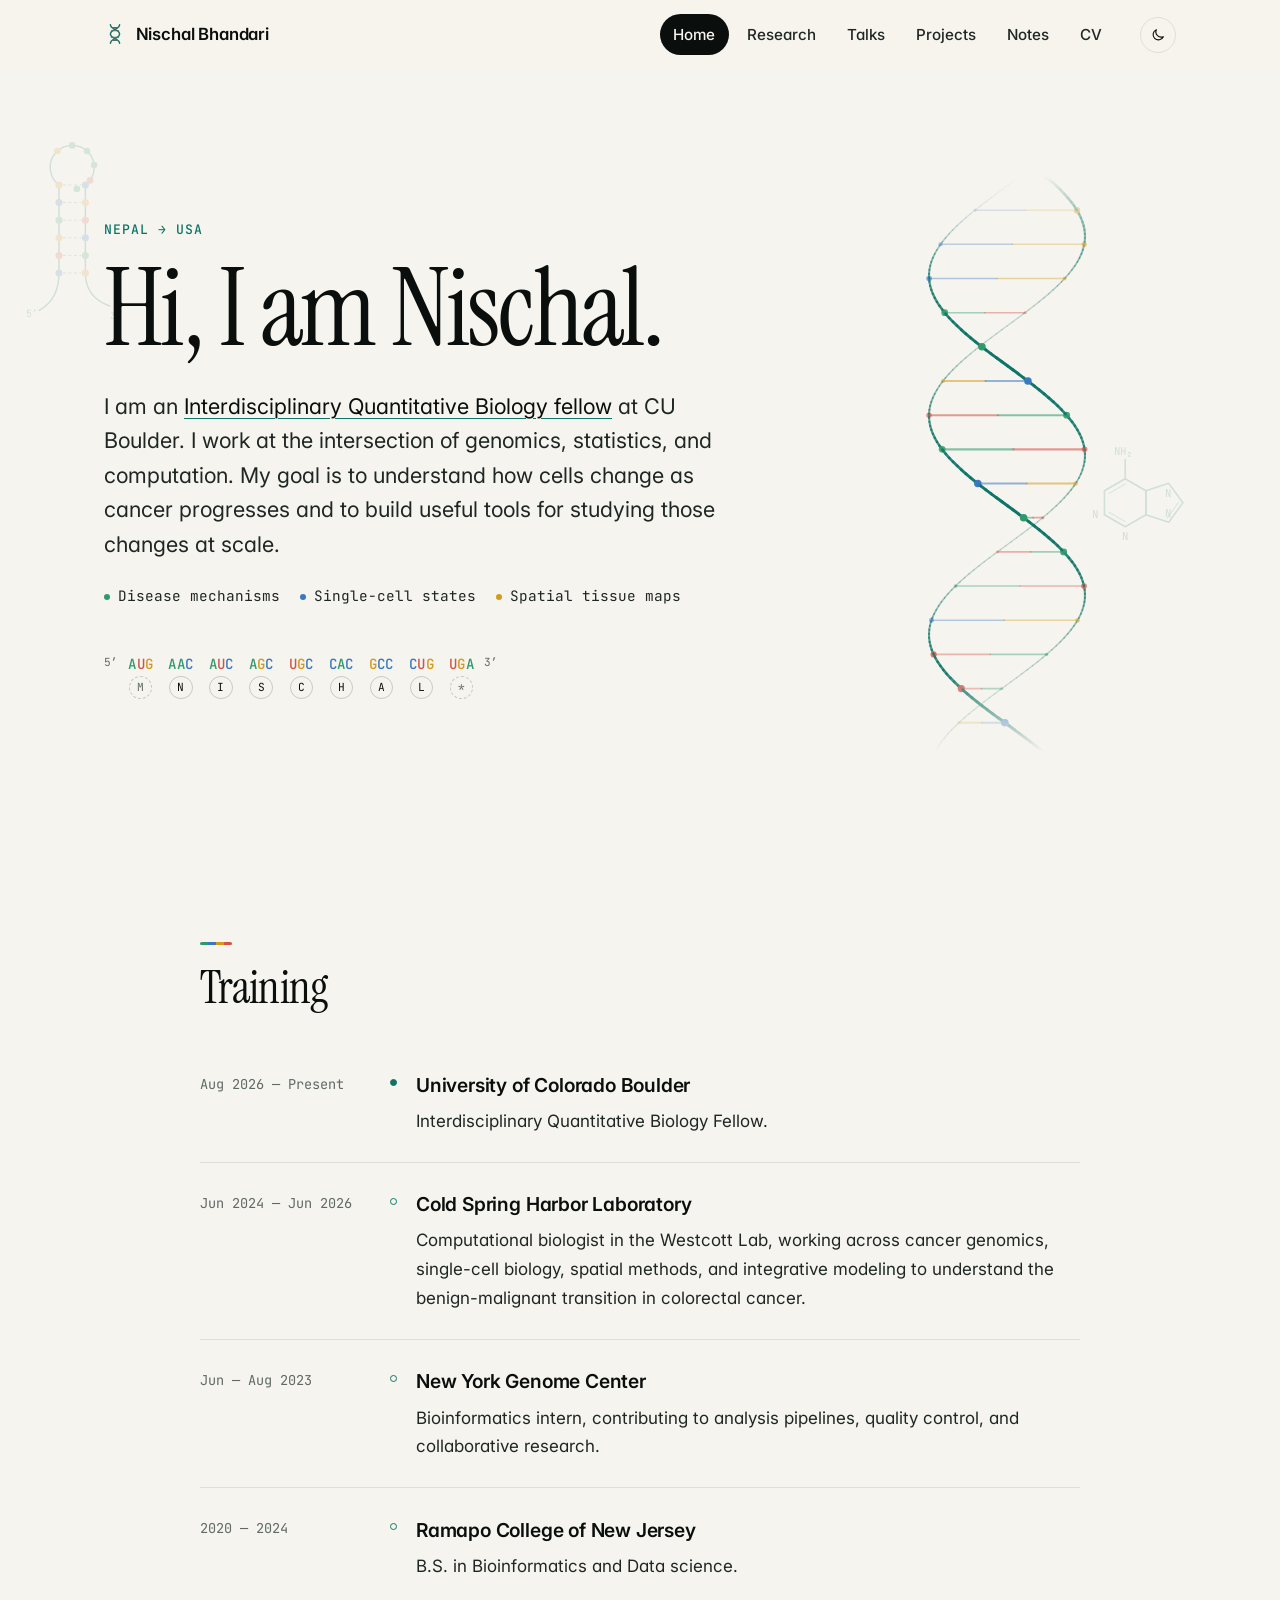
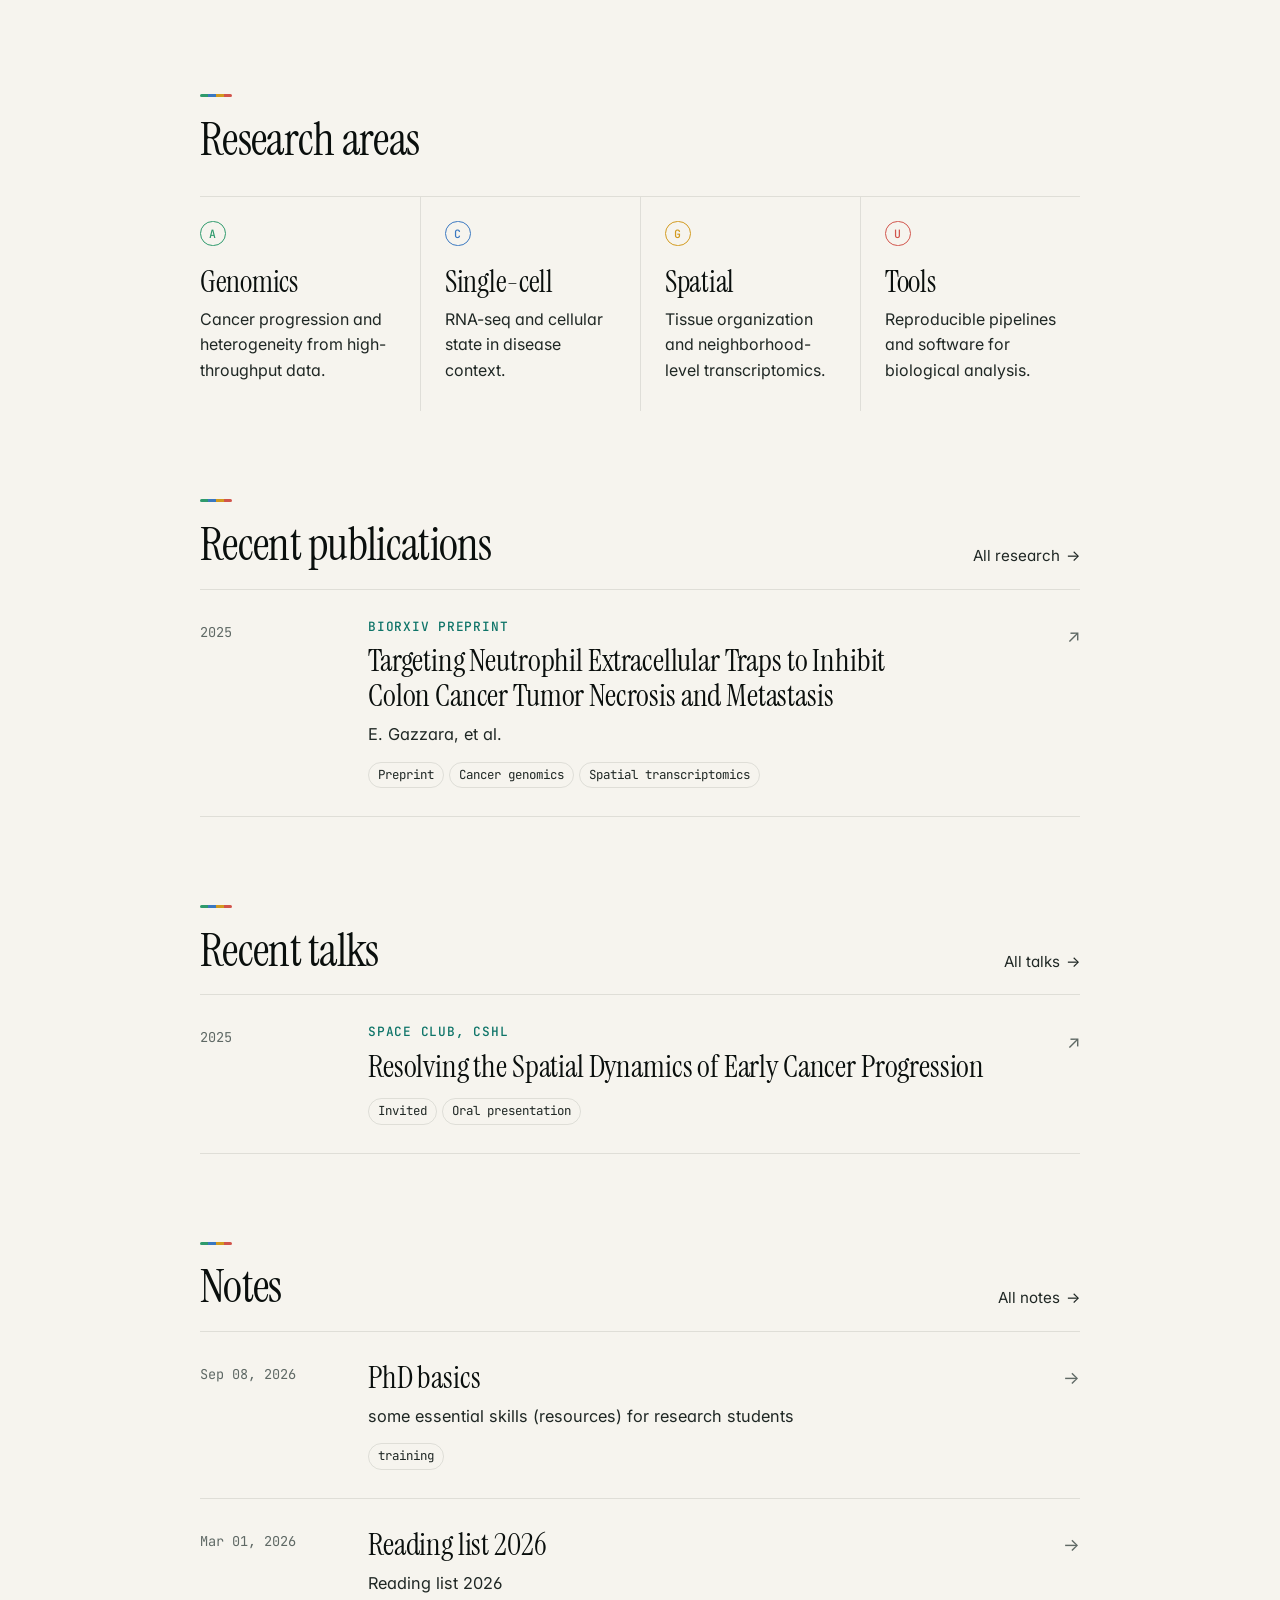
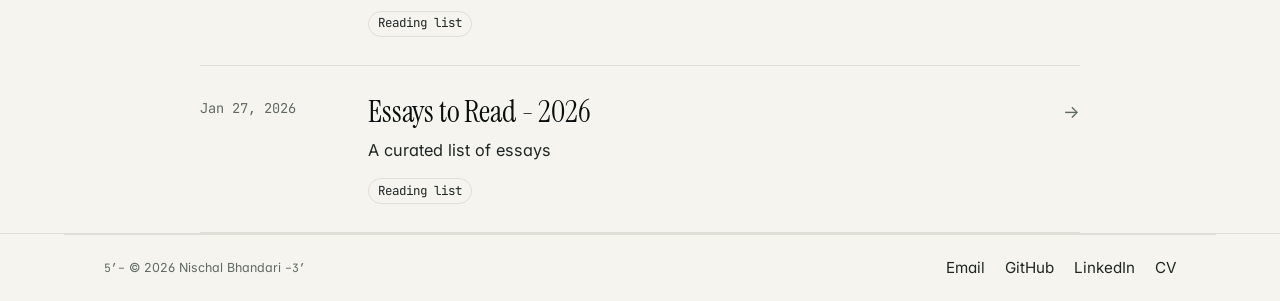
==== commit 246996de: "--" ====
--- a/index.html
+++ b/index.html
@@ -230,18 +230,6 @@
 <span class="entry__arrow" aria-hidden="true">→</span></a></article>  </div>
 </section>
 
-<section class="cv-section" id="cv" aria-labelledby="cv-title">
-  <div class="cv-card reveal">
-    <div>
-      <p class="eyebrow">Curriculum vitae</p>
-      <h2 id="cv-title"></h2>
-    </div>
-    <div class="cv-card__actions">
-      <a class="button button--primary" href="assets/Nischal_Bhandari_CV.pdf" target="_blank" rel="noopener">View CV <span aria-hidden="true">↗</span></a>
-      <a class="button" href="assets/Nischal_Bhandari_CV.pdf" download>Download</a>
-    </div>
-  </div>
-</section>
   </main>
 
   <footer class="site-footer">
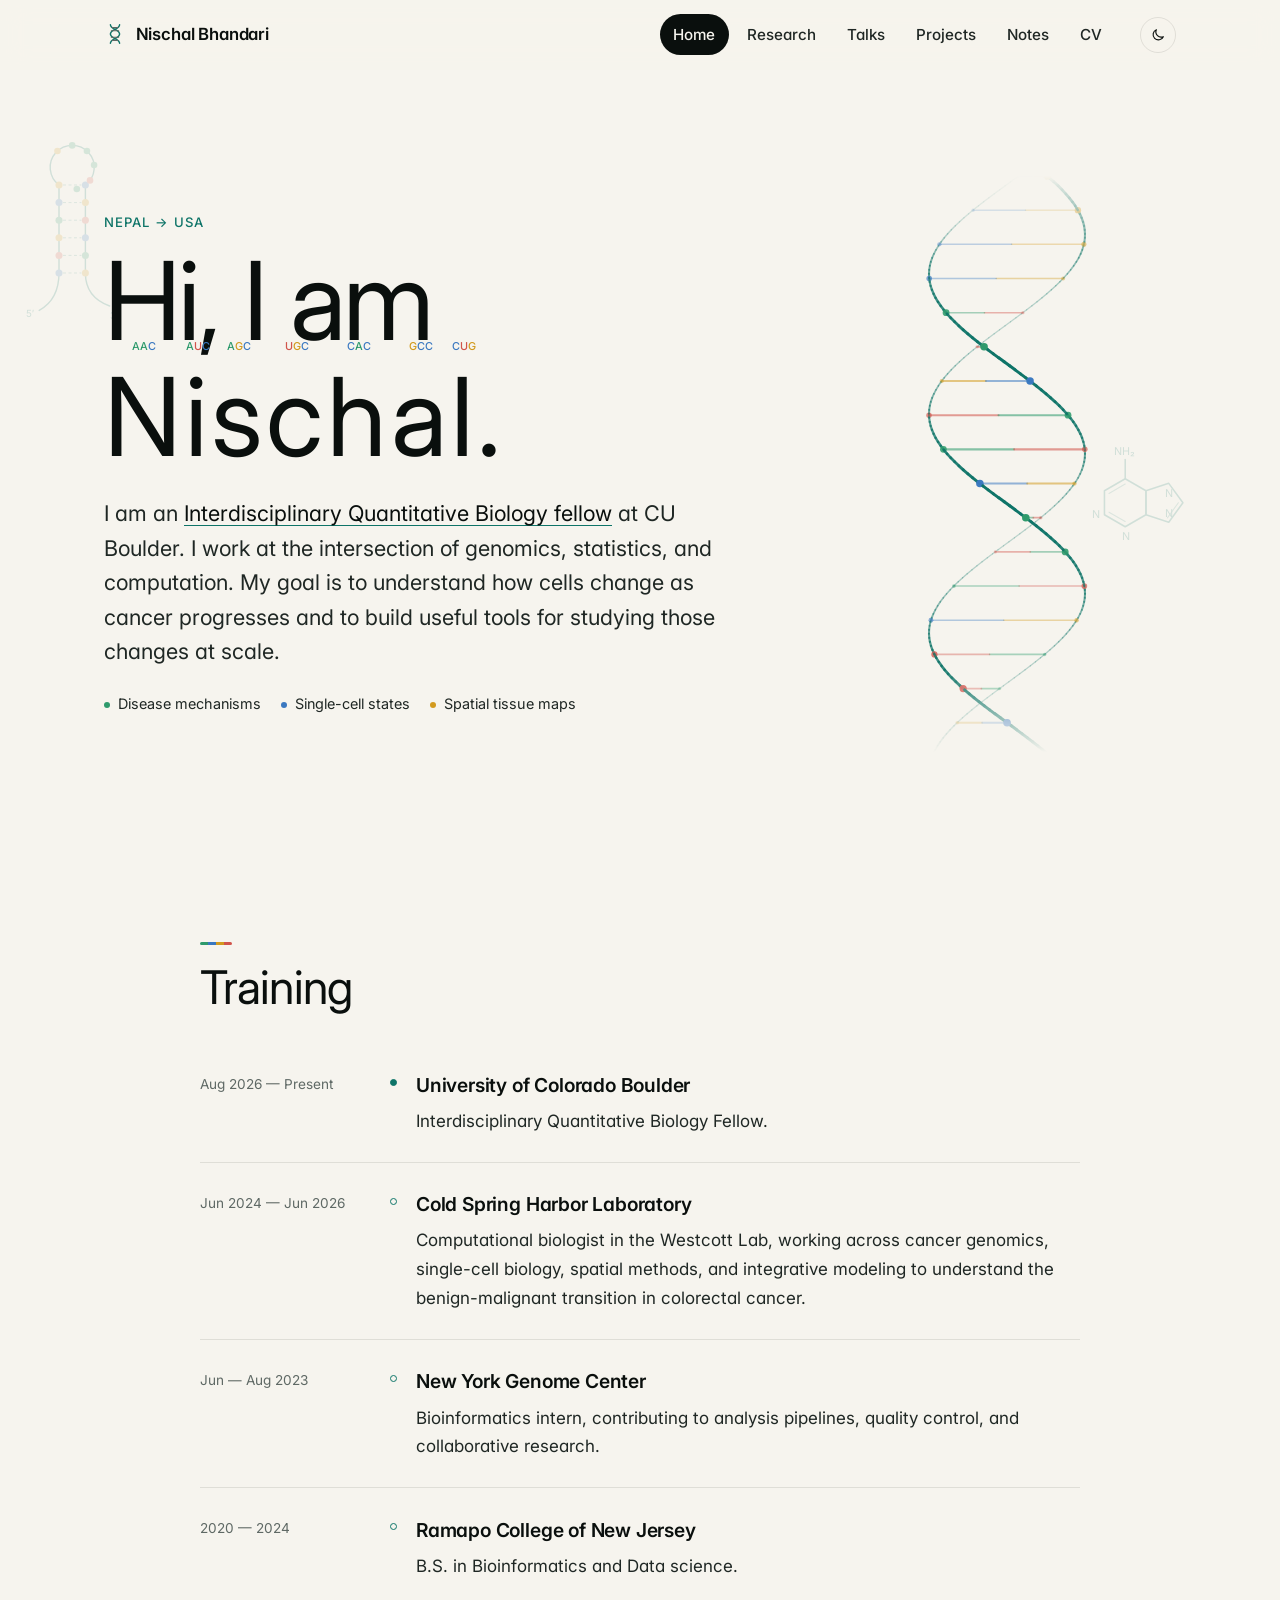
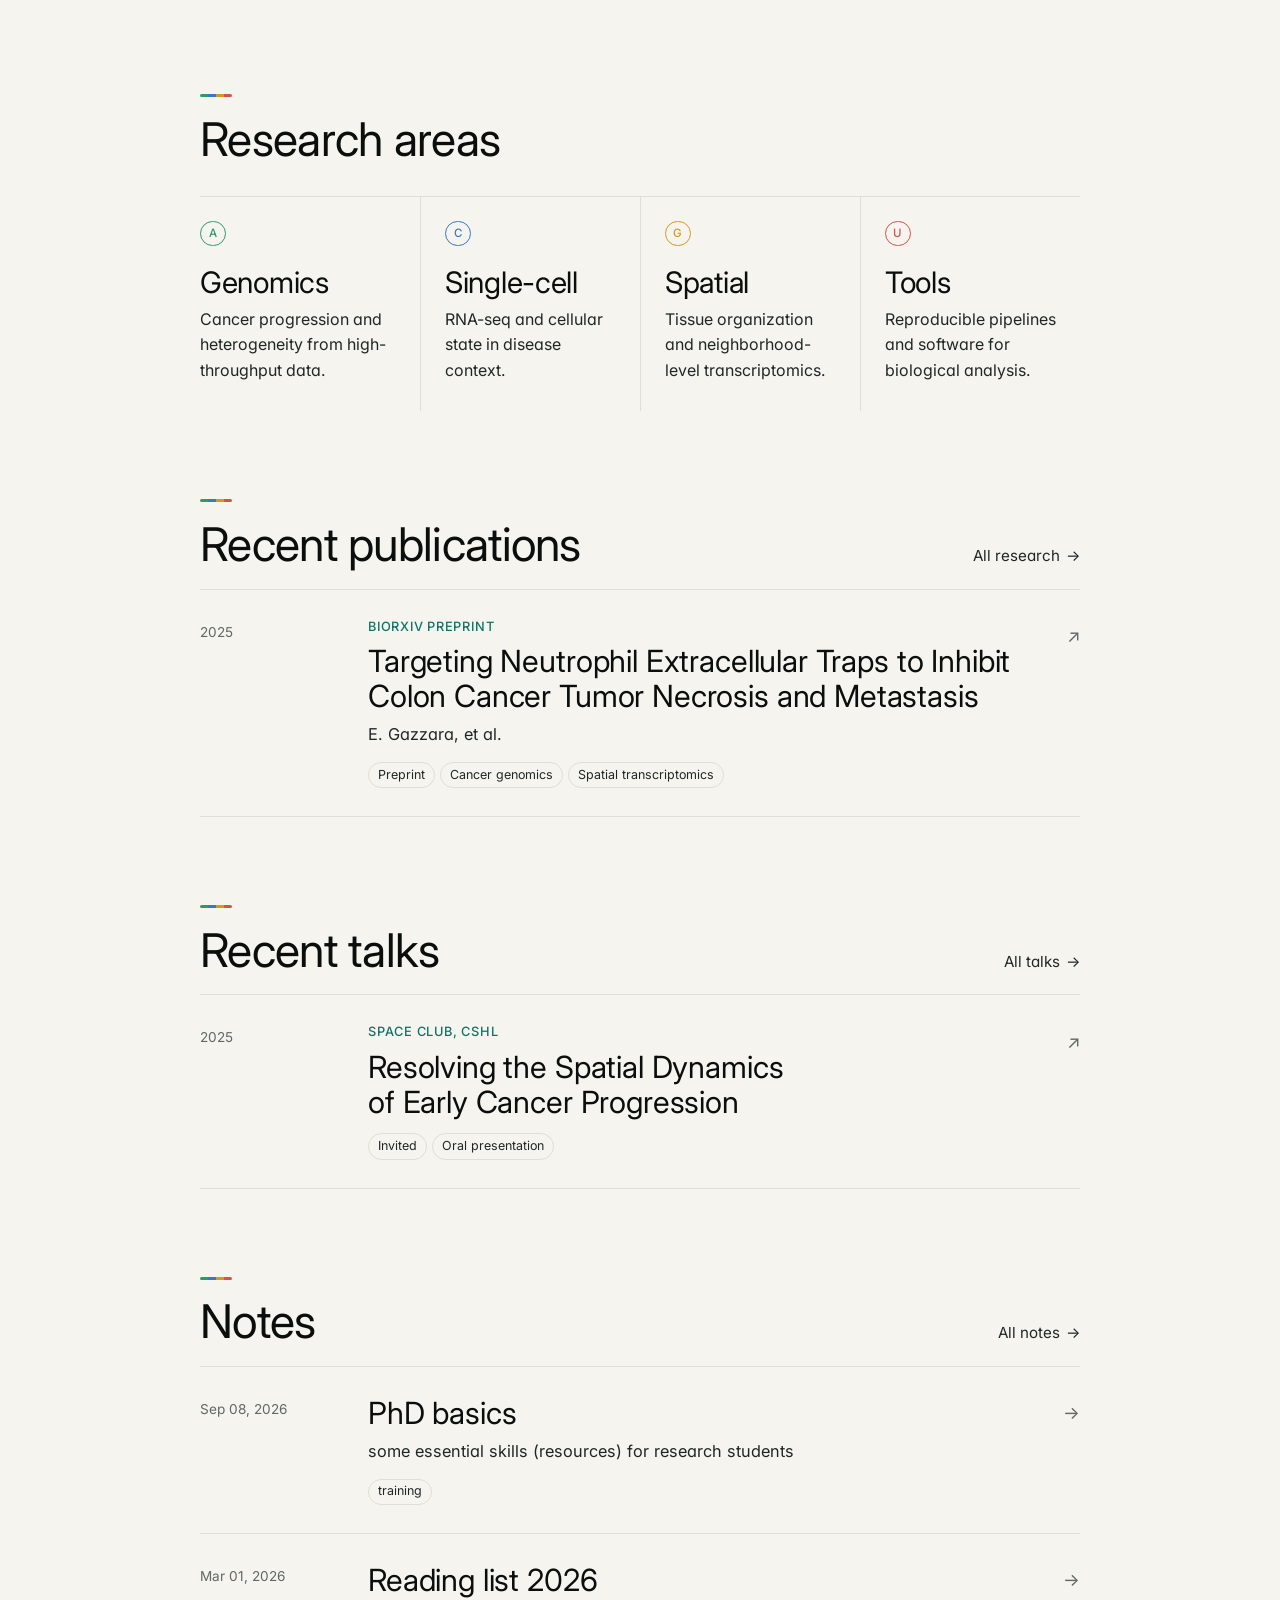
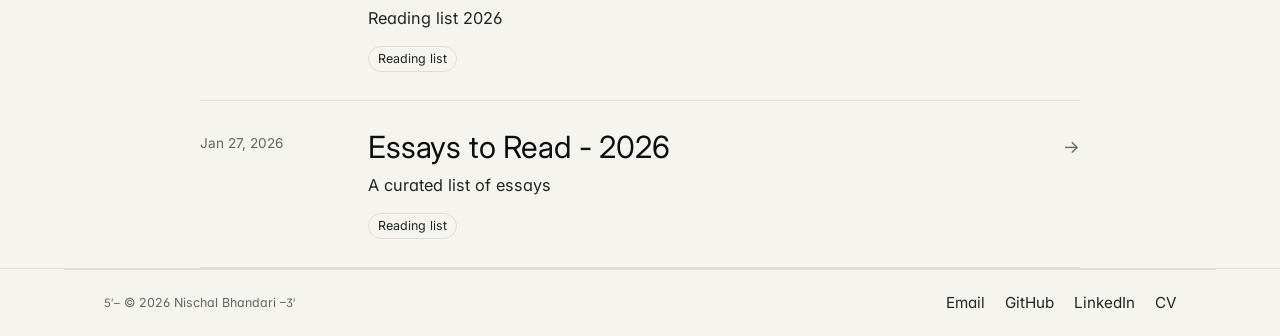
==== commit 713f8867: "--" ====
--- a/index.html
+++ b/index.html
@@ -61,56 +61,13 @@
   <main id="main">
 <section class="hero" aria-labelledby="hero-title">
   <div class="hero__content">
-<p class="eyebrow">Nepal → USA</p>    <h1 id="hero-title">Hi, I am Nischal.</h1>
+<p class="eyebrow">Nepal → USA</p>    <h1 id="hero-title">Hi, I am <span class="name-codons" aria-label="Nischal" title="Nischal, written in mRNA codons"><span class="name-codons__inner" aria-hidden="true"><span class="name-codon" style="--i: 0"><span class="name-codon__nt"><b class="nt nt--A">A</b><b class="nt nt--A">A</b><b class="nt nt--C">C</b></span><span class="name-codon__aa">N</span></span><span class="name-codon" style="--i: 1"><span class="name-codon__nt"><b class="nt nt--A">A</b><b class="nt nt--U">U</b><b class="nt nt--C">C</b></span><span class="name-codon__aa">i</span></span><span class="name-codon" style="--i: 2"><span class="name-codon__nt"><b class="nt nt--A">A</b><b class="nt nt--G">G</b><b class="nt nt--C">C</b></span><span class="name-codon__aa">s</span></span><span class="name-codon" style="--i: 3"><span class="name-codon__nt"><b class="nt nt--U">U</b><b class="nt nt--G">G</b><b class="nt nt--C">C</b></span><span class="name-codon__aa">c</span></span><span class="name-codon" style="--i: 4"><span class="name-codon__nt"><b class="nt nt--C">C</b><b class="nt nt--A">A</b><b class="nt nt--C">C</b></span><span class="name-codon__aa">h</span></span><span class="name-codon" style="--i: 5"><span class="name-codon__nt"><b class="nt nt--G">G</b><b class="nt nt--C">C</b><b class="nt nt--C">C</b></span><span class="name-codon__aa">a</span></span><span class="name-codon" style="--i: 6"><span class="name-codon__nt"><b class="nt nt--C">C</b><b class="nt nt--U">U</b><b class="nt nt--G">G</b></span><span class="name-codon__aa">l</span></span></span></span>.</h1>
     <p class="hero__summary">I am an <a href="https://www.colorado.edu/certificate/iqbiology/people" rel="noopener noreferrer" target="_blank">Interdisciplinary Quantitative Biology fellow</a> at CU Boulder. I work at the intersection of genomics, statistics, and computation. My goal is to understand how cells change as cancer progresses and to build useful tools for studying those changes at scale.</p>
 
     <ul class="hero__themes" aria-label="Research themes">
 <li>Disease mechanisms</li><li>Single-cell states</li><li>Spatial tissue maps</li>    </ul>
 
 
-    <figure class="codons" aria-label="The name Nischal written as an mRNA sequence and its protein translation">
-      <div class="codons__strand">
-        <span class="codons__end">5′</span>
-        <span class="codon codon--start" style="--i: 0">
-          <span class="codon__nt"><b class="nt nt--A">A</b><b class="nt nt--U">U</b><b class="nt nt--G">G</b></span>
-          <span class="codon__aa">M</span>
-        </span>
-        <span class="codon" style="--i: 1">
-          <span class="codon__nt"><b class="nt nt--A">A</b><b class="nt nt--A">A</b><b class="nt nt--C">C</b></span>
-          <span class="codon__aa">N</span>
-        </span>
-        <span class="codon" style="--i: 2">
-          <span class="codon__nt"><b class="nt nt--A">A</b><b class="nt nt--U">U</b><b class="nt nt--C">C</b></span>
-          <span class="codon__aa">I</span>
-        </span>
-        <span class="codon" style="--i: 3">
-          <span class="codon__nt"><b class="nt nt--A">A</b><b class="nt nt--G">G</b><b class="nt nt--C">C</b></span>
-          <span class="codon__aa">S</span>
-        </span>
-        <span class="codon" style="--i: 4">
-          <span class="codon__nt"><b class="nt nt--U">U</b><b class="nt nt--G">G</b><b class="nt nt--C">C</b></span>
-          <span class="codon__aa">C</span>
-        </span>
-        <span class="codon" style="--i: 5">
-          <span class="codon__nt"><b class="nt nt--C">C</b><b class="nt nt--A">A</b><b class="nt nt--C">C</b></span>
-          <span class="codon__aa">H</span>
-        </span>
-        <span class="codon" style="--i: 6">
-          <span class="codon__nt"><b class="nt nt--G">G</b><b class="nt nt--C">C</b><b class="nt nt--C">C</b></span>
-          <span class="codon__aa">A</span>
-        </span>
-        <span class="codon" style="--i: 7">
-          <span class="codon__nt"><b class="nt nt--C">C</b><b class="nt nt--U">U</b><b class="nt nt--G">G</b></span>
-          <span class="codon__aa">L</span>
-        </span>
-        <span class="codon codon--stop" style="--i: 8">
-          <span class="codon__nt"><b class="nt nt--U">U</b><b class="nt nt--G">G</b><b class="nt nt--A">A</b></span>
-          <span class="codon__aa">*</span>
-        </span>
-        <span class="codons__end">3′</span>
-      </div>
-     
-    </figure>
   </div>
 
   <div class="hero__art" aria-hidden="true">
--- a/src/css/site.css
+++ b/src/css/site.css
@@ -38,9 +38,11 @@
   --header-bg: rgba(246, 244, 238, 0.78);
   --shadow: 0 1px 2px rgba(22, 32, 28, 0.04), 0 12px 32px -12px rgba(22, 32, 28, 0.14);
 
-  --font-display: "Instrument Serif", "Iowan Old Style", Georgia, serif;
+  --font-display: "Inter", system-ui, -apple-system, "Segoe UI", sans-serif;
+  /*--font-display: "Instrument Serif", "Iowan Old Style", Georgia, serif; */
   --font-body: "Inter", system-ui, -apple-system, "Segoe UI", sans-serif;
-  --font-mono: "JetBrains Mono", ui-monospace, "SFMono-Regular", Menlo, monospace;
+  --font-mono: "Inter", system-ui, -apple-system, "Segoe UI", sans-serif;
+  /* --font-mono: "JetBrains Mono", ui-monospace, "SFMono-Regular", Menlo, monospace; */
 
   --wide: 72rem;
   --content: 60rem;
@@ -533,100 +535,43 @@
 }
 
 
-/* Codon strip — the first name, as mRNA and protein ---------------------- */
-
-.codons {
-  margin: 2.75rem 0 0;
-  max-width: 100%;
-}
-
-.codons__strand {
+/* Name in the hero title, written as mRNA codons ------------------------- */
+
+.name-codons {
+  display: inline-block;
+  padding-top: 0.12em;      /* room for the codons above the letters */
+  white-space: nowrap;
+}
+.name-codons__inner { display: inline; letter-spacing: 0.035em; }
+
+.name-codon { position: relative; cursor: default; }
+
+/* Each codon floats centred above the letter it encodes */
+.name-codon__nt {
+  position: absolute;
+  left: 50%;
+  bottom: 100%;
   display: flex;
-  flex-wrap: wrap;
-  align-items: flex-start;
-  gap: 0.15rem 0.35rem;
-  font: 400 0.88rem/1 var(--font-mono);
-}
-
-.codons__end {
-  padding-top: 0.35rem;
-  color: var(--text-faint);
-  font-size: 0.7rem;
-}
-
-.codon {
-  display: inline-flex;
-  flex-direction: column;
-  align-items: center;
-  gap: 0.35rem;
-  padding: 0.35rem 0.3rem 0.4rem;
-  border-radius: 6px;
-  cursor: default;
-  animation: rise 600ms var(--ease) both;
-  animation-delay: calc(500ms + var(--i) * 70ms);
-  transition: background-color 160ms var(--ease);
-}
-
-.codon:hover {
-  background: var(--accent-soft);
-}
-
-.codon__nt {
-  display: flex;
-  letter-spacing: 0.02em;
-}
-
-.nt {
-  font-weight: 500;
-}
-
-.nt--A {
-  color: var(--nt-a);
-}
-
-.nt--C {
-  color: var(--nt-c);
-}
-
-.nt--G {
-  color: var(--nt-g);
-}
-
-.nt--U,
-.nt--T {
-  color: var(--nt-u);
-}
-
-.codon__aa {
-  display: grid;
-  place-items: center;
-  width: 1.45rem;
-  height: 1.45rem;
-  border: 1px solid var(--line-strong);
-  border-radius: 50%;
-  color: var(--text);
-  font-size: 0.7rem;
-  transition: background-color 160ms var(--ease), color 160ms var(--ease), border-color 160ms var(--ease);
-}
-
-.codon:hover .codon__aa {
-  background: var(--accent);
-  border-color: var(--accent);
-  color: var(--bg);
-}
-
-.codon--start .codon__aa,
-.codon--stop .codon__aa {
-  border-style: dashed;
-  color: var(--text-faint);
-}
-
-.codons figcaption {
-  margin-top: 0.6rem;
-  color: var(--text-faint);
-  font: 400 0.7rem/1 var(--font-mono);
-  letter-spacing: 0.06em;
-}
+  margin-bottom: -0.13em;
+  font: 500 max(0.55rem, 0.1em)/1 var(--font-mono);
+  letter-spacing: 0;
+  transform: translateX(-50%);
+  animation: codon-in 600ms var(--ease) both;
+  animation-delay: calc(450ms + var(--i) * 80ms);
+  transition: transform 250ms var(--ease);
+}
+@media (max-width: 520px) { .name-codons__inner { letter-spacing: 0.08em; } }
+@keyframes codon-in { from { opacity: 0; transform: translate(-50%, 6px); } }
+
+.name-codon__aa { transition: color 200ms var(--ease); }
+.name-codon:hover .name-codon__aa { color: var(--accent); }
+.name-codon:hover .name-codon__nt { transform: translate(-50%, -3px); }
+
+.nt { font-weight: 500; }
+.nt--A { color: var(--nt-a); }
+.nt--C { color: var(--nt-c); }
+.nt--G { color: var(--nt-g); }
+.nt--U, .nt--T { color: var(--nt-u); }
 
 
 /* ==========================================================================
@@ -1543,15 +1488,6 @@
   .markdown-content .feature-list li::before {
     margin-bottom: 0.75rem;
   }
-
-  .codons__strand {
-    gap: 0.1rem 0.15rem;
-    font-size: 0.72rem;
-  }
-
-  .codon {
-    padding-inline: 0.15rem;
-  }
 }
 
 @media (prefers-reduced-motion: reduce) {
@@ -1580,7 +1516,7 @@
   .hero__art,
   .theme-toggle,
   .progress,
-  .codons {
+  .name-codon__nt {
     display: none !important;
   }
 
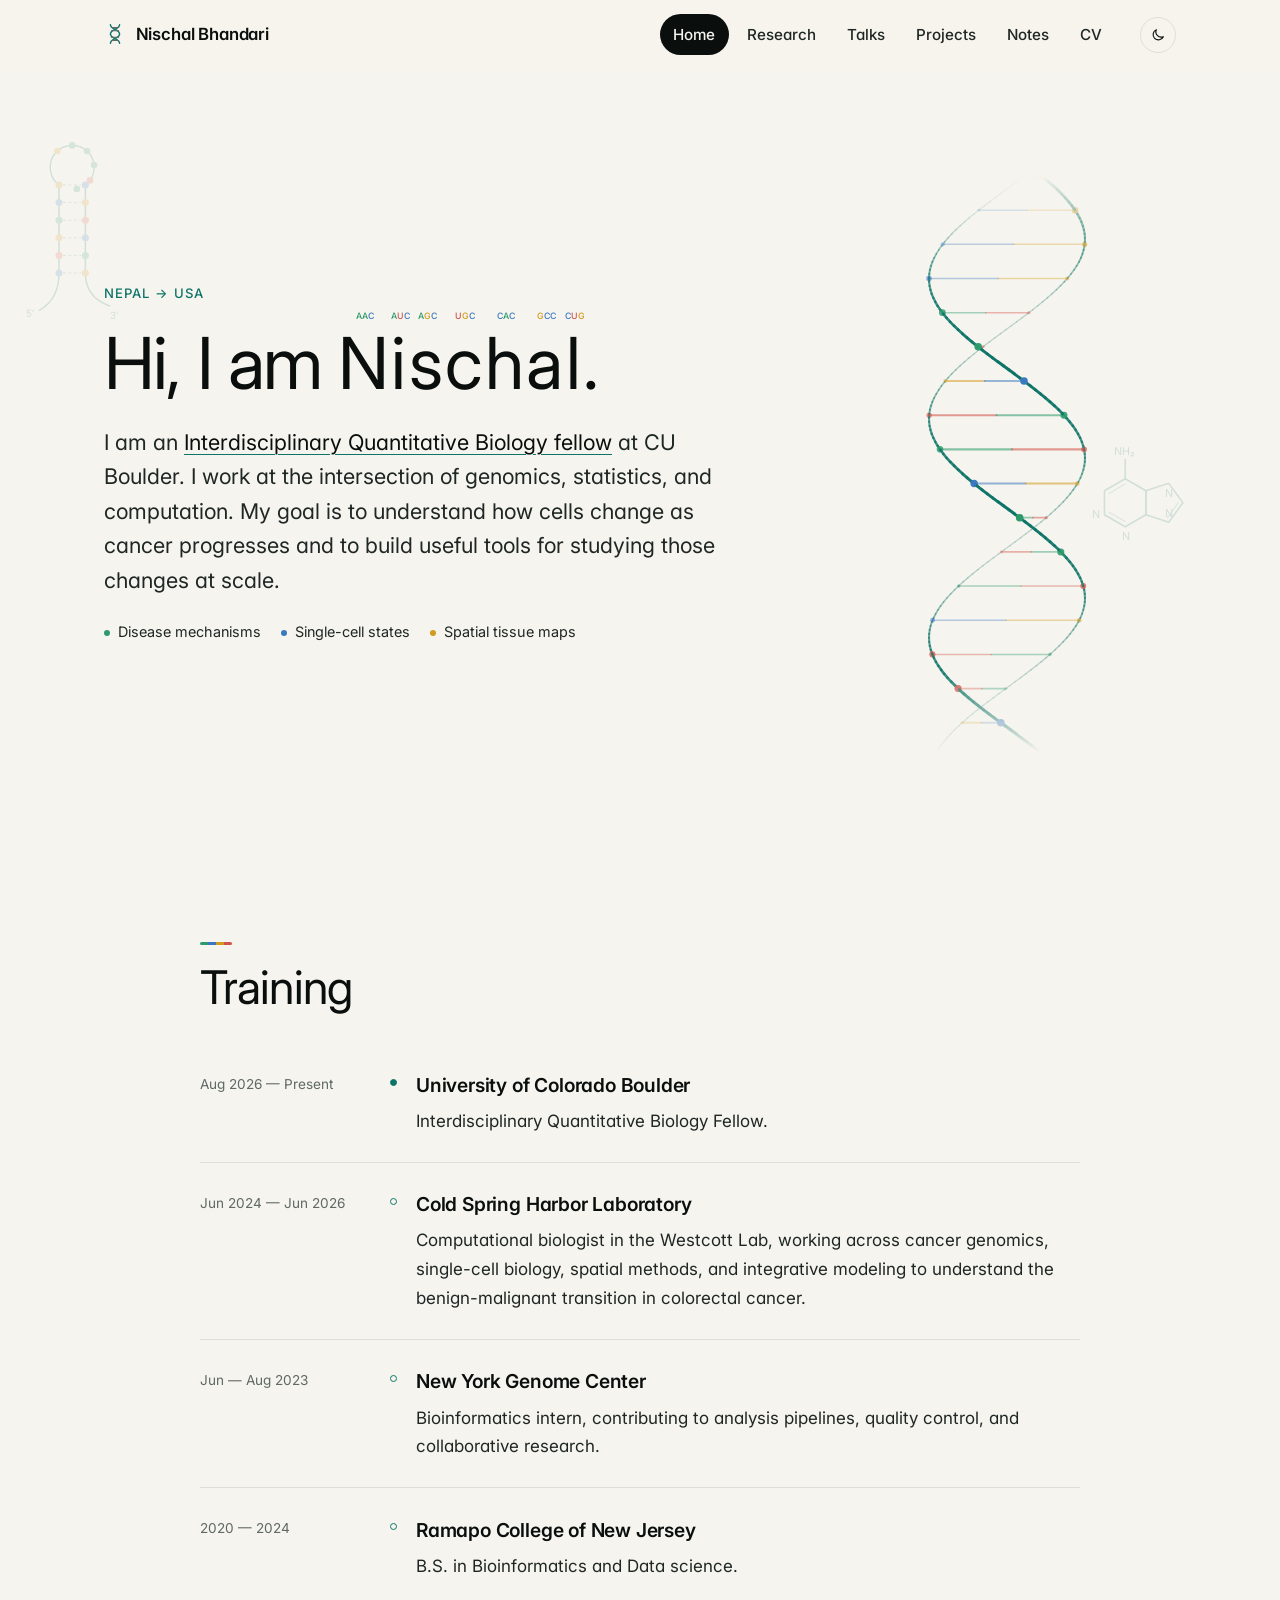
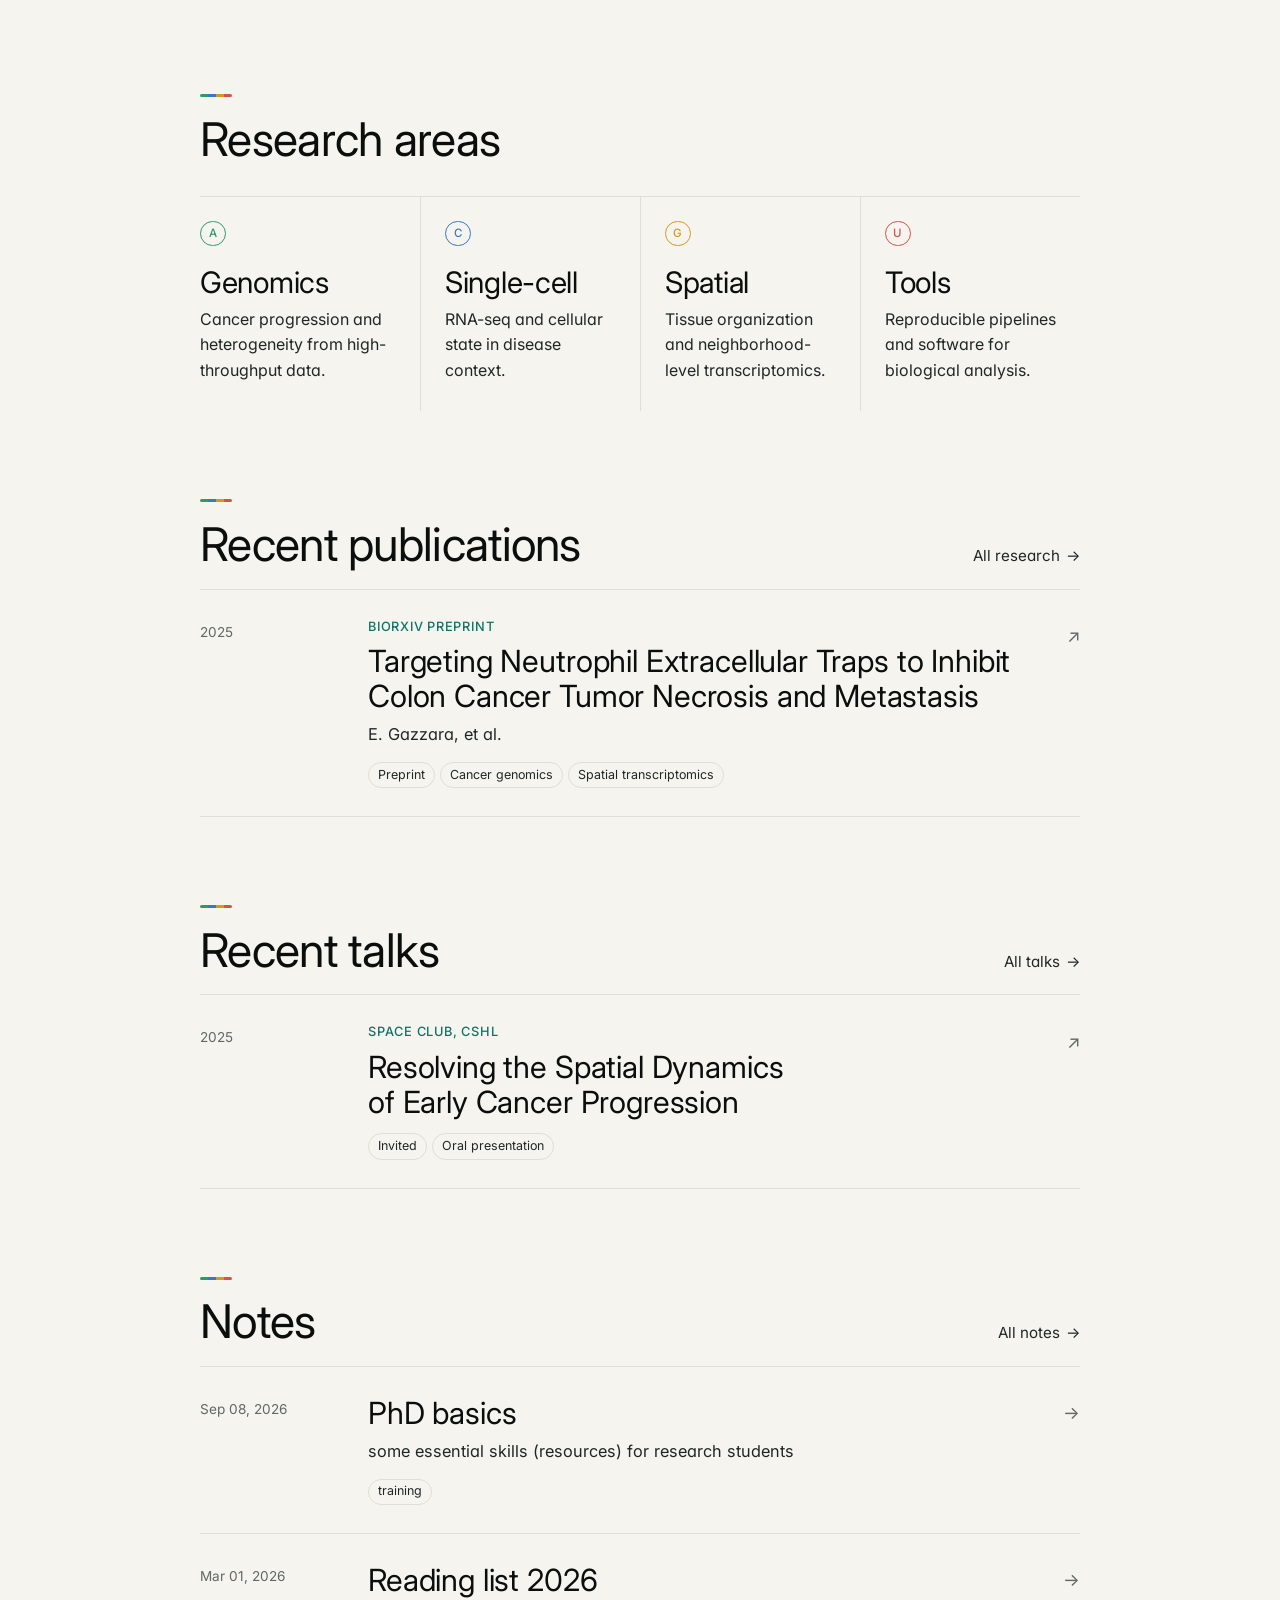
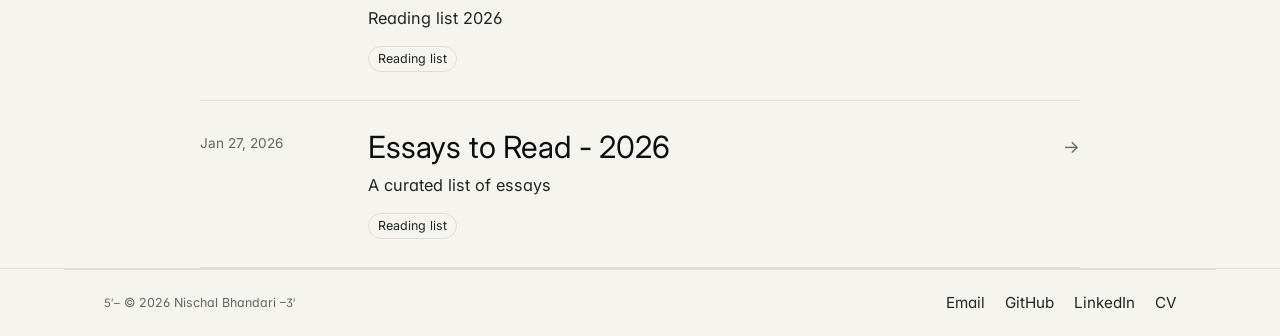
==== commit b53f6a38: "--" ====
--- a/index.html
+++ b/index.html
@@ -194,7 +194,7 @@
       <p class="site-footer__copyright"><span class="mono">5′–</span> © 2026 Nischal Bhandari <span class="mono">–3′</span></p>
       <nav class="site-footer__links" aria-label="Contact">
         <a href="mailto:nischal.bhandari1@colorado.edu">Email</a>
-        <a href="https://github.com/nischallllll" target="_blank" rel="noopener noreferrer">GitHub</a>
+        <a href="https://github.com/bhandarinischal" target="_blank" rel="noopener noreferrer">GitHub</a>
         <a href="https://www.linkedin.com/in/nishbh" target="_blank" rel="noopener noreferrer">LinkedIn</a>
         <a href="assets/Nischal_Bhandari_CV.pdf" target="_blank" rel="noopener">CV</a>
       </nav>
--- a/src/css/site.css
+++ b/src/css/site.css
@@ -414,7 +414,8 @@
 
 .hero h1 {
   margin: 0;
-  font: 400 clamp(3.4rem, 8.5vw, 7rem)/0.95 var(--font-display);
+  /* sized so "Hi, I am Nischal." stays on one line beside the helix */
+  font: 400 clamp(3rem, 5.6vw, 5.2rem)/0.95 var(--font-display);
   letter-spacing: -0.025em;
 }
 
@@ -560,7 +561,7 @@
   animation-delay: calc(450ms + var(--i) * 80ms);
   transition: transform 250ms var(--ease);
 }
-@media (max-width: 520px) { .name-codons__inner { letter-spacing: 0.08em; } }
+@media (max-width: 520px) { .name-codons__inner { letter-spacing: 0.06em; } }
 @keyframes codon-in { from { opacity: 0; transform: translate(-50%, 6px); } }
 
 .name-codon__aa { transition: color 200ms var(--ease); }
@@ -1371,6 +1372,8 @@
    ========================================================================== */
 
 @media (max-width: 960px) {
+  .hero h1 { font-size: clamp(2.2rem, 10.2vw, 5.2rem); }
+
   .hero {
     grid-template-columns: 1fr;
     min-height: 0;
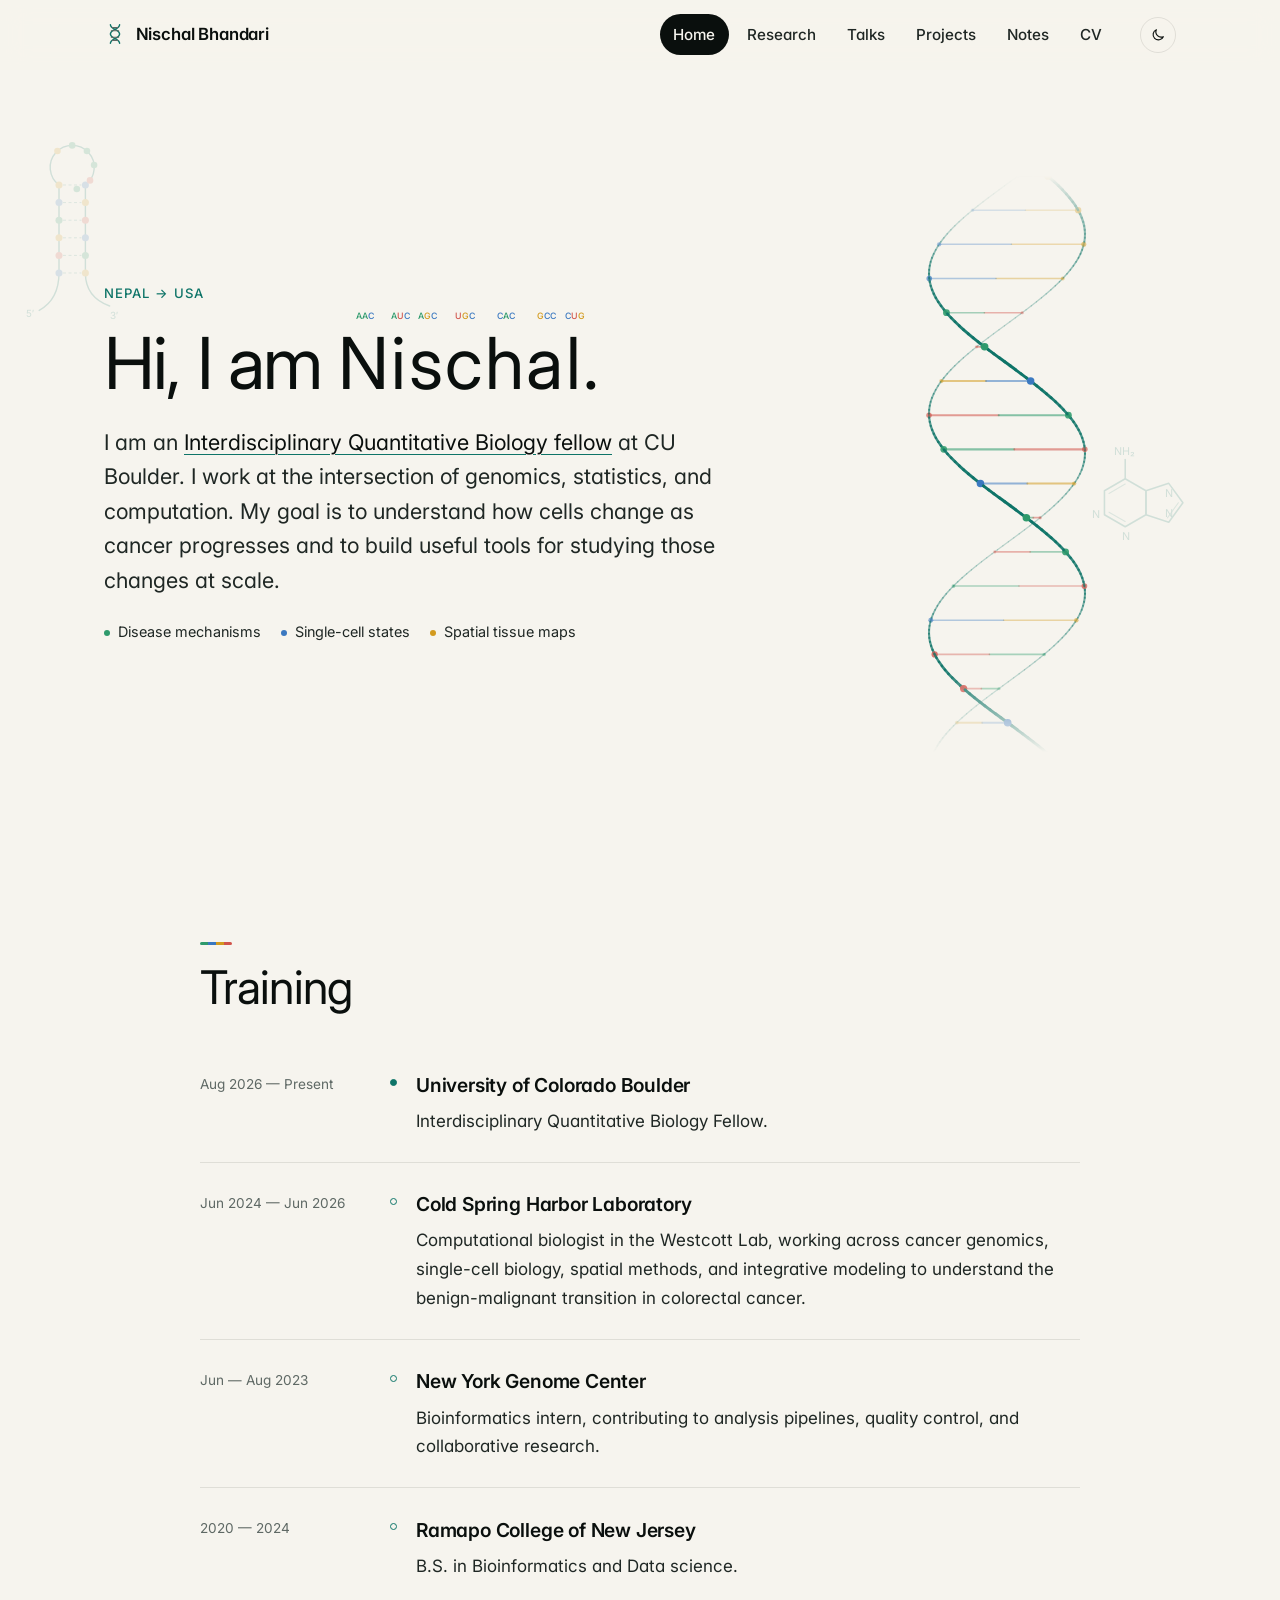
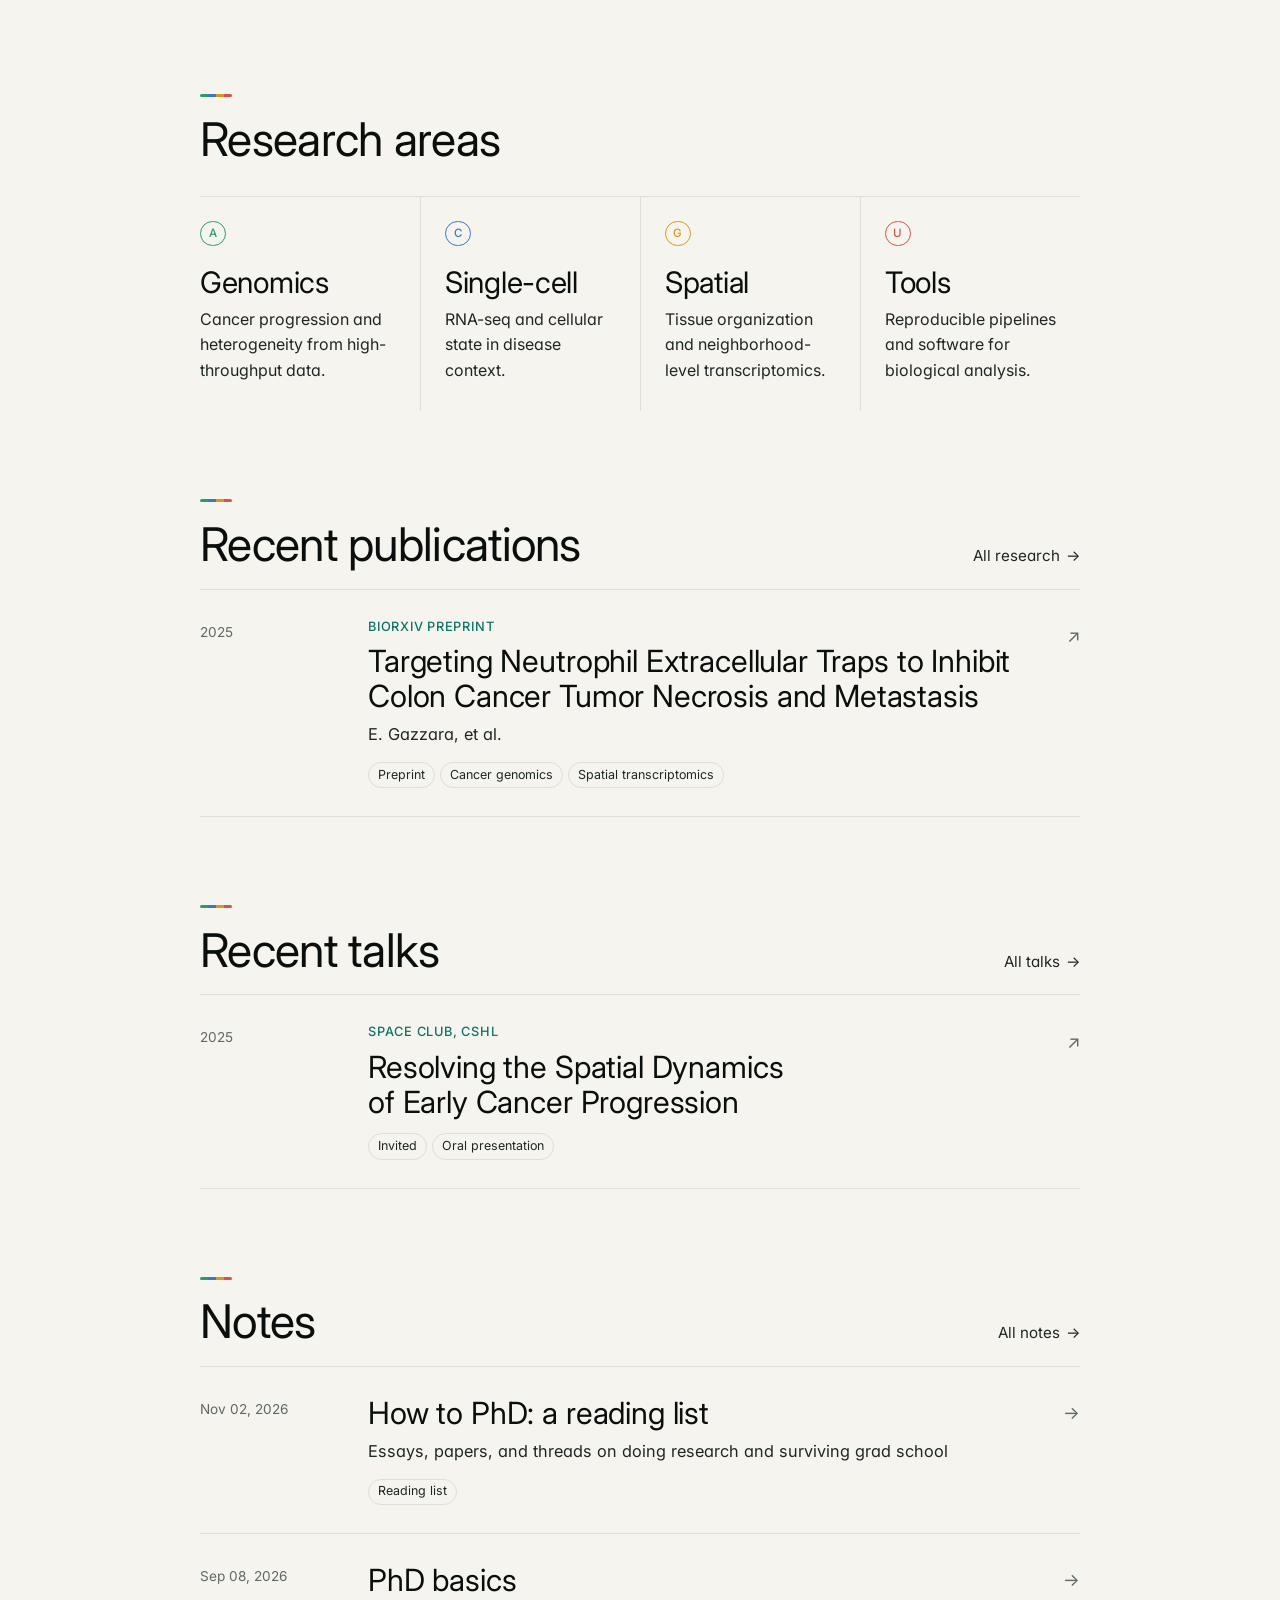
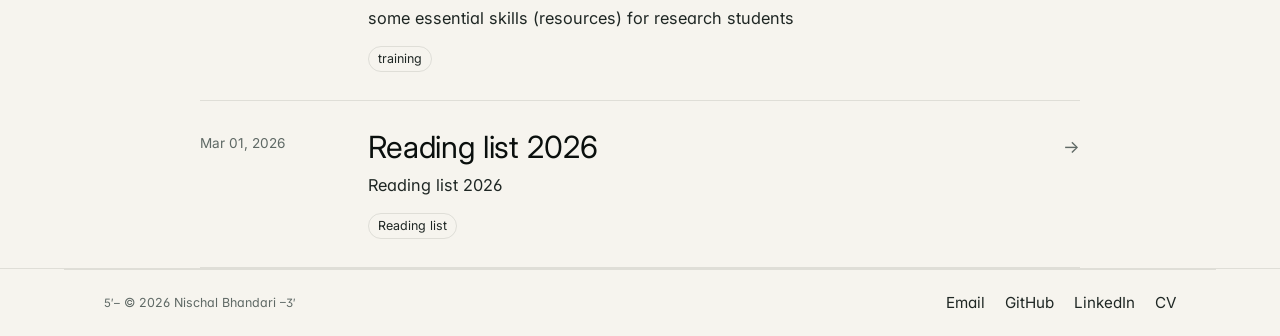
==== commit db2e6370: "--" ====
--- a/index.html
+++ b/index.html
@@ -155,6 +155,16 @@
   </div>
   <div class="entry-list">
 <article class="entry reveal">
+  <a class="entry__link" href="posts/phd_resources.html">
+    <div class="entry__aside">
+<time datetime="2026-11-02">Nov 02, 2026</time>
+    </div>
+    <div class="entry__body">
+      <h3 class="entry__title">How to PhD: a reading list</h3>
+<p class="entry__summary">Essays, papers, and threads on doing research and surviving grad school</p>      <ul class="tag-list" aria-label="Topics">
+<li>Reading list</li>      </ul>
+    </div>
+<span class="entry__arrow" aria-hidden="true">→</span></a></article><article class="entry reveal">
   <a class="entry__link" href="posts/phd_basics.html">
     <div class="entry__aside">
 <time datetime="2026-09-08">Sep 08, 2026</time>
@@ -172,16 +182,6 @@
     <div class="entry__body">
       <h3 class="entry__title">Reading list 2026</h3>
 <p class="entry__summary">Reading list 2026</p>      <ul class="tag-list" aria-label="Topics">
-<li>Reading list</li>      </ul>
-    </div>
-<span class="entry__arrow" aria-hidden="true">→</span></a></article><article class="entry reveal">
-  <a class="entry__link" href="posts/Essays_to_read.html">
-    <div class="entry__aside">
-<time datetime="2026-01-27">Jan 27, 2026</time>
-    </div>
-    <div class="entry__body">
-      <h3 class="entry__title">Essays to Read - 2026</h3>
-<p class="entry__summary">A curated list of essays</p>      <ul class="tag-list" aria-label="Topics">
 <li>Reading list</li>      </ul>
     </div>
 <span class="entry__arrow" aria-hidden="true">→</span></a></article>  </div>
--- a/src/css/site.css
+++ b/src/css/site.css
@@ -1009,19 +1009,72 @@
    ========================================================================== */
 
 .note-page {
-  max-width: calc(var(--reading) + 2 * var(--gutter));
+  /* Reading column ~70 characters wide; on large screens a sticky
+     "On this page" sidebar uses the space to its left. */
+  --measure: 44rem;
+  --toc-width: 13rem;
+  display: grid;
+  grid-template-columns: minmax(0, var(--measure));
+  grid-template-areas: "header" "body" "footer";
+  justify-content: center;
+  column-gap: 4rem;
+  max-width: calc(var(--measure) + var(--toc-width) + 4rem + 2 * var(--gutter));
   margin: 0 auto;
-  padding: clamp(2.5rem, 6vw, 4.5rem) var(--gutter) clamp(4rem, 8vw, 6rem);
-}
+  padding: clamp(2rem, 5vw, 4rem) var(--gutter) clamp(4rem, 8vw, 6rem);
+}
+.note-page__header { grid-area: header; }
+.note-page__body { grid-area: body; min-width: 0; }
+.note-page__footer { grid-area: footer; }
+.note-toc { display: none; }
+
+@media (min-width: 1100px) {
+  .note-page--toc {
+    grid-template-columns: var(--toc-width) minmax(0, var(--measure));
+    grid-template-areas: ". header" "toc body" ". footer";
+  }
+  .note-toc {
+    grid-area: toc;
+    display: block;
+    align-self: start;
+    position: sticky;
+    top: 6rem;
+    max-height: calc(100vh - 8rem);
+    overflow-y: auto;
+    padding-top: 2.4rem;
+  }
+}
+
+.note-toc__title {
+  margin: 0 0 0.75rem;
+  color: var(--text-faint);
+  font-size: 0.8rem;
+  font-weight: 600;
+  letter-spacing: 0.06em;
+  text-transform: uppercase;
+}
+.note-toc ol { margin: 0; padding: 0; list-style: none; border-left: 1px solid var(--line); }
+.note-toc a {
+  display: block;
+  margin-left: -1px;
+  padding: 0.3rem 0 0.3rem 0.9rem;
+  border-left: 2px solid transparent;
+  color: var(--text-muted);
+  font-size: 0.9rem;
+  line-height: 1.4;
+  text-decoration: none;
+  transition: color 160ms var(--ease), border-color 160ms var(--ease);
+}
+.note-toc__item--h3 a { padding-left: 1.7rem; font-size: 0.85rem; }
+.note-toc a:hover { color: var(--text); }
+.note-toc a.is-active { color: var(--accent); border-left-color: var(--accent); }
 
 .note-page__header {
-  margin-top: 2.5rem;
-  padding-bottom: 2.25rem;
+  padding-bottom: 2rem;
   border-bottom: 1px solid var(--line);
 }
 
 .note-page h1 {
-  margin: 0;
+  margin: 1.75rem 0 0;
   font: 400 clamp(2.6rem, 6vw, 4.25rem)/1 var(--font-display);
   letter-spacing: -0.02em;
 }
@@ -1035,7 +1088,8 @@
 .note-page__body {
   padding-top: 1rem;
   font-size: 1.15rem;
-  line-height: 1.75;
+  line-height: 1.72;
+  color: var(--text);
 }
 
 .note-page__body>* {
@@ -1082,7 +1136,7 @@
 }
 
 .note-page__body li {
-  margin: 0.4rem 0;
+  margin: 0.6rem 0;
   padding-left: 0.25rem;
 }
 
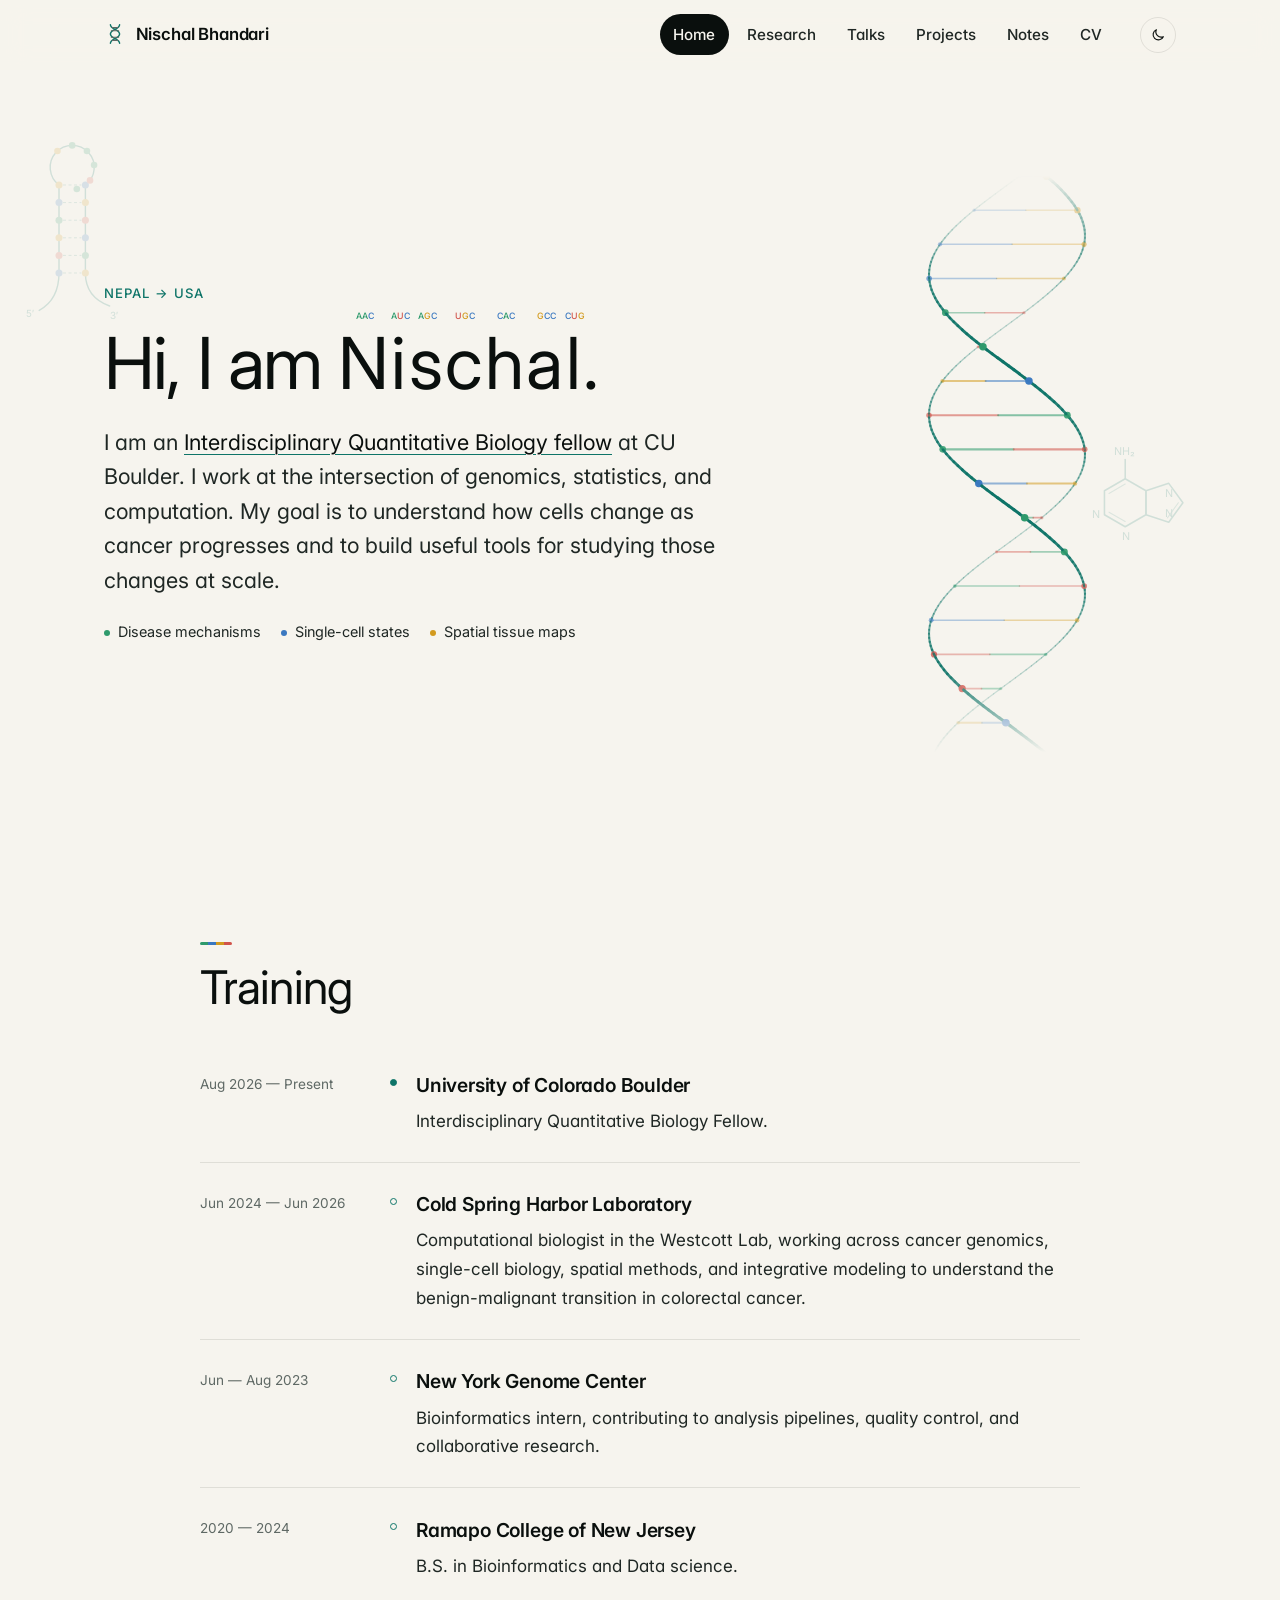
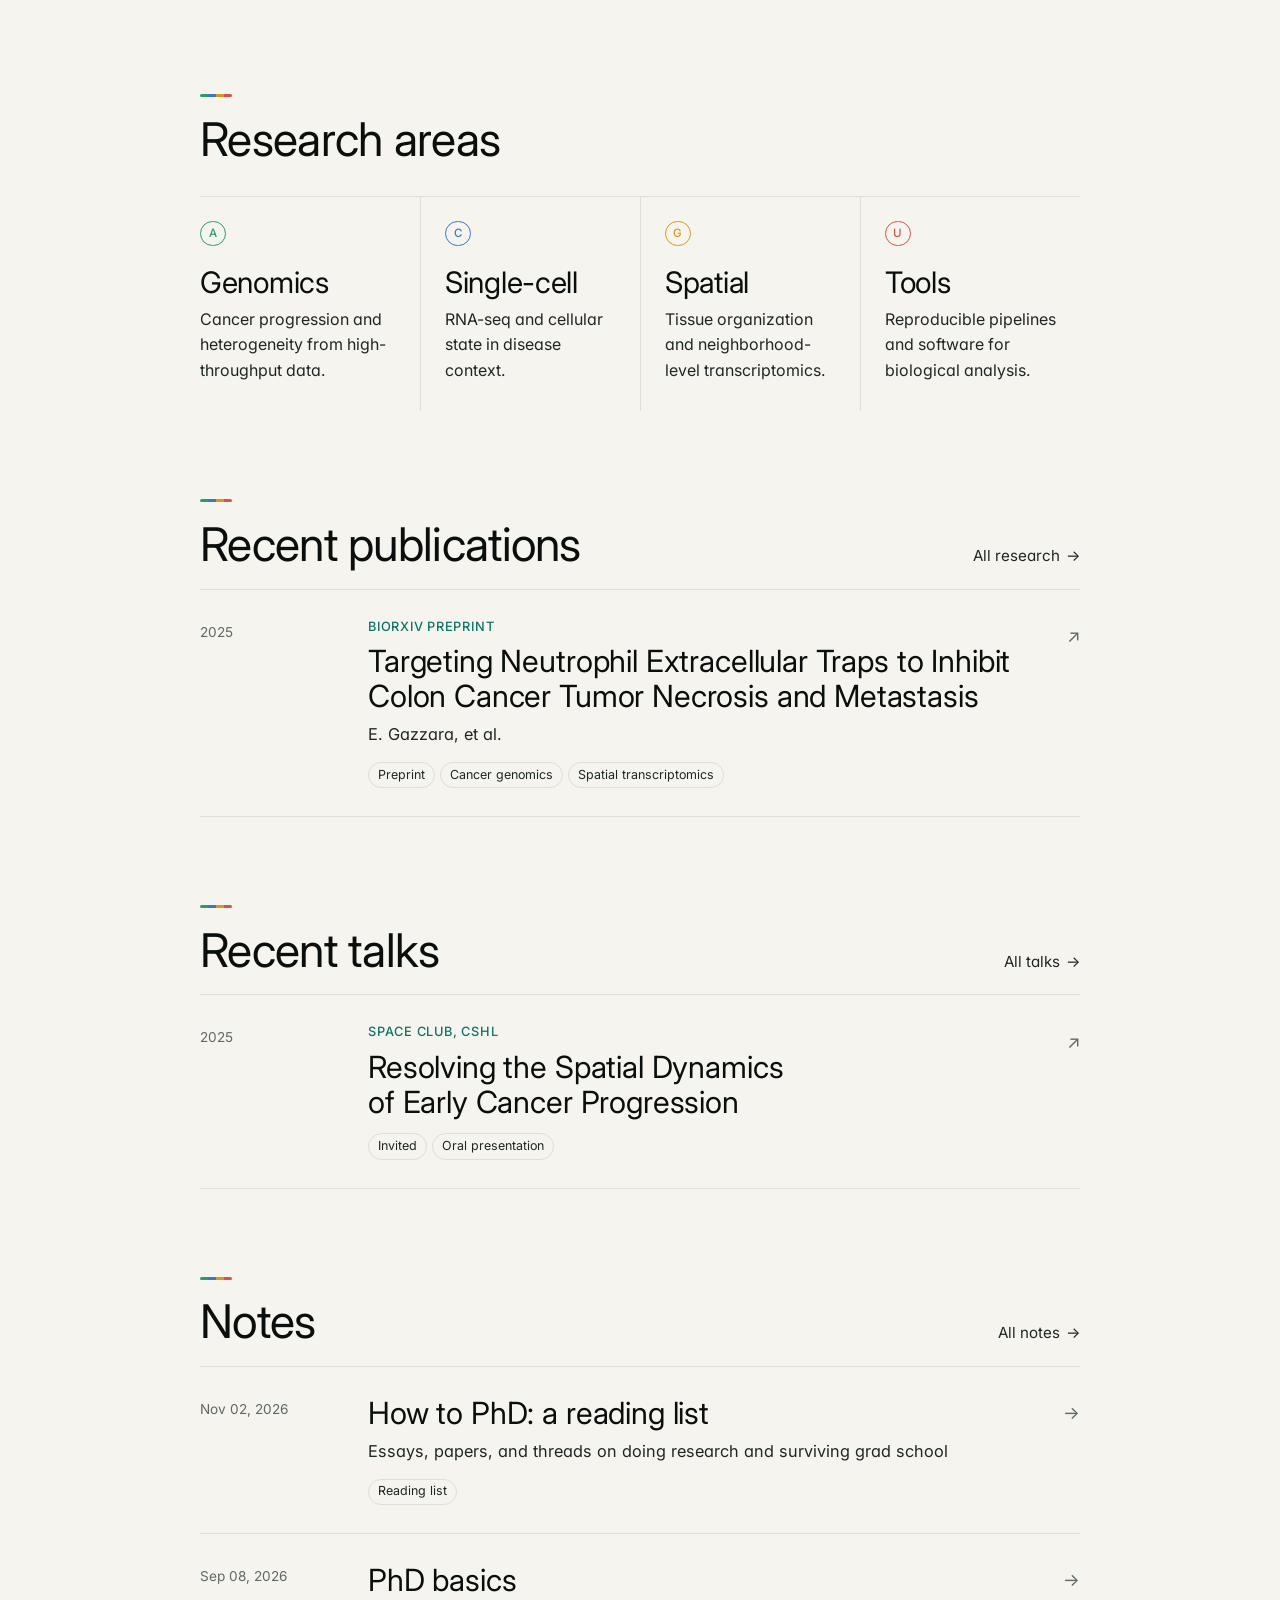
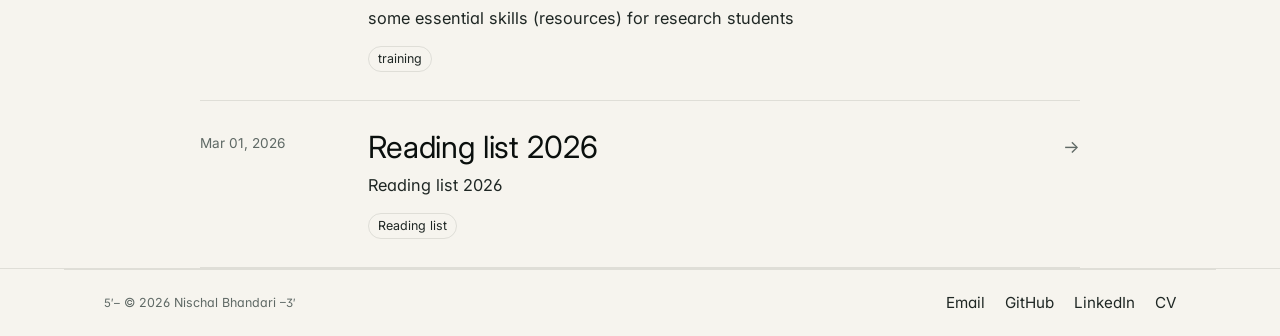
==== commit c7d4ca74: "--" ====
--- a/index.html
+++ b/index.html
@@ -14,11 +14,11 @@
       document.documentElement.dataset.theme = theme;
     })();
   </script>
-  <title>Nischal Bhandari · Computational biology</title>
+  <title>Nischal Bhandari</title>
   <meta name="description" content="Computational biologist and IQ Bio fellow at CU Boulder.">
   <meta name="author" content="Nischal Bhandari">
   <meta property="og:type" content="website">
-  <meta property="og:title" content="Nischal Bhandari · Computational biology">
+  <meta property="og:title" content="Nischal Bhandari">
   <meta property="og:description" content="Computational biologist and IQ Bio fellow at CU Boulder.">
   <meta name="theme-color" content="#f6f4ee" media="(prefers-color-scheme: light)">
   <meta name="theme-color" content="#0b0f0e" media="(prefers-color-scheme: dark)">
